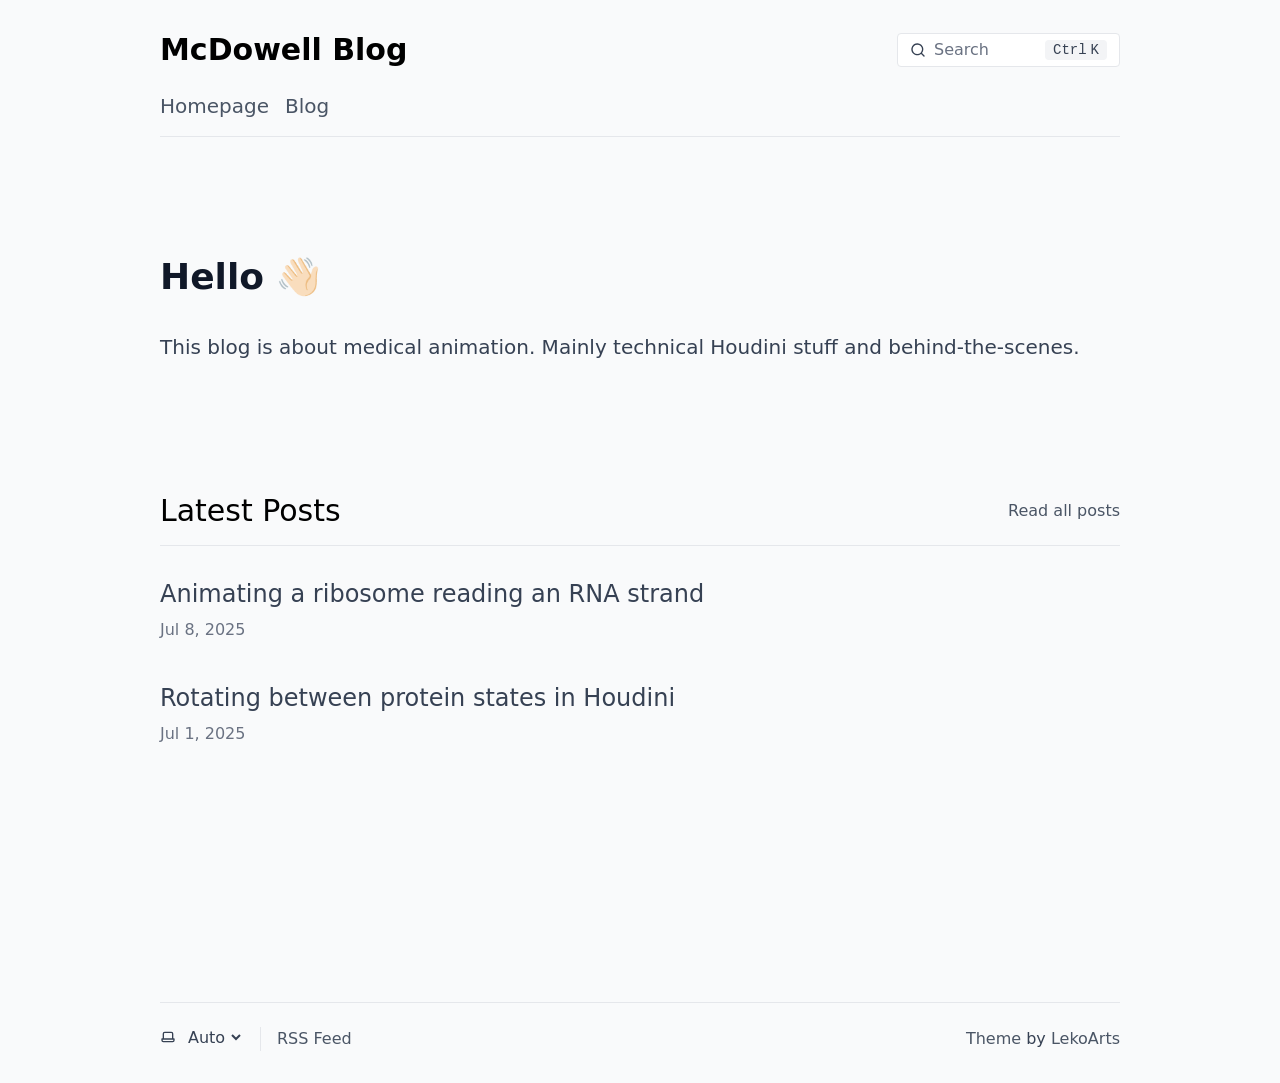
==== index.html @ d326be4b "Move blog to Github" ====
<!DOCTYPE html><html lang="en-US"> <head><meta charset="UTF-8"><meta name="viewport" content="width=device-width"><link rel="icon" type="image/svg+xml" href="/favicon.svg"><meta name="generator" content="Astro v5.10.0"><link rel="preload" href="/_astro/fonts/34b73b1967d5ce97.woff2" as="font" type="font/woff2" crossorigin><link rel="preload" href="/_astro/fonts/5a6add625424774f.woff2" as="font" type="font/woff2" crossorigin><style>@font-face{font-family:"IBM Plex Sans-c9c3f26ebd642145";src:url("/_astro/fonts/34b73b1967d5ce97.woff2") format("woff2");font-display:swap;unicode-range:U+0000-00FF,U+0131,U+0152-0153,U+02BB-02BC,U+02C6,U+02DA,U+02DC,U+0304,U+0308,U+0329,U+2000-206F,U+20AC,U+2122,U+2191,U+2193,U+2212,U+2215,U+FEFF,U+FFFD;font-weight:400;font-style:italic;}@font-face{font-family:"IBM Plex Sans-c9c3f26ebd642145";src:url("/_astro/fonts/34b73b1967d5ce97.woff2") format("woff2");font-display:swap;unicode-range:U+0000-00FF,U+0131,U+0152-0153,U+02BB-02BC,U+02C6,U+02DA,U+02DC,U+0304,U+0308,U+0329,U+2000-206F,U+20AC,U+2122,U+2191,U+2193,U+2212,U+2215,U+FEFF,U+FFFD;font-weight:500;font-style:italic;}@font-face{font-family:"IBM Plex Sans-c9c3f26ebd642145";src:url("/_astro/fonts/34b73b1967d5ce97.woff2") format("woff2");font-display:swap;unicode-range:U+0000-00FF,U+0131,U+0152-0153,U+02BB-02BC,U+02C6,U+02DA,U+02DC,U+0304,U+0308,U+0329,U+2000-206F,U+20AC,U+2122,U+2191,U+2193,U+2212,U+2215,U+FEFF,U+FFFD;font-weight:600;font-style:italic;}@font-face{font-family:"IBM Plex Sans-c9c3f26ebd642145";src:url("/_astro/fonts/5a6add625424774f.woff2") format("woff2");font-display:swap;unicode-range:U+0000-00FF,U+0131,U+0152-0153,U+02BB-02BC,U+02C6,U+02DA,U+02DC,U+0304,U+0308,U+0329,U+2000-206F,U+20AC,U+2122,U+2191,U+2193,U+2212,U+2215,U+FEFF,U+FFFD;font-weight:400;font-style:normal;}@font-face{font-family:"IBM Plex Sans-c9c3f26ebd642145";src:url("/_astro/fonts/5a6add625424774f.woff2") format("woff2");font-display:swap;unicode-range:U+0000-00FF,U+0131,U+0152-0153,U+02BB-02BC,U+02C6,U+02DA,U+02DC,U+0304,U+0308,U+0329,U+2000-206F,U+20AC,U+2122,U+2191,U+2193,U+2212,U+2215,U+FEFF,U+FFFD;font-weight:500;font-style:normal;}@font-face{font-family:"IBM Plex Sans-c9c3f26ebd642145";src:url("/_astro/fonts/5a6add625424774f.woff2") format("woff2");font-display:swap;unicode-range:U+0000-00FF,U+0131,U+0152-0153,U+02BB-02BC,U+02C6,U+02DA,U+02DC,U+0304,U+0308,U+0329,U+2000-206F,U+20AC,U+2122,U+2191,U+2193,U+2212,U+2215,U+FEFF,U+FFFD;font-weight:600;font-style:normal;}@font-face{font-family:"IBM Plex Sans-c9c3f26ebd642145 fallback: Arial";src:local("Arial");font-display:swap;font-weight:400;font-style:italic;size-adjust:99.5961%;ascent-override:102.9157%;descent-override:27.6115%;line-gap-override:0%;}@font-face{font-family:"IBM Plex Sans-c9c3f26ebd642145 fallback: Arial";src:local("Arial");font-display:swap;font-weight:500;font-style:italic;size-adjust:99.5961%;ascent-override:102.9157%;descent-override:27.6115%;line-gap-override:0%;}@font-face{font-family:"IBM Plex Sans-c9c3f26ebd642145 fallback: Arial";src:local("Arial");font-display:swap;font-weight:600;font-style:italic;size-adjust:99.5961%;ascent-override:102.9157%;descent-override:27.6115%;line-gap-override:0%;}@font-face{font-family:"IBM Plex Sans-c9c3f26ebd642145 fallback: Arial";src:local("Arial");font-display:swap;font-weight:400;font-style:normal;size-adjust:99.5961%;ascent-override:102.9157%;descent-override:27.6115%;line-gap-override:0%;}@font-face{font-family:"IBM Plex Sans-c9c3f26ebd642145 fallback: Arial";src:local("Arial");font-display:swap;font-weight:500;font-style:normal;size-adjust:99.5961%;ascent-override:102.9157%;descent-override:27.6115%;line-gap-override:0%;}@font-face{font-family:"IBM Plex Sans-c9c3f26ebd642145 fallback: Arial";src:local("Arial");font-display:swap;font-weight:600;font-style:normal;size-adjust:99.5961%;ascent-override:102.9157%;descent-override:27.6115%;line-gap-override:0%;}:root{--font-plex-sans:"IBM Plex Sans-c9c3f26ebd642145","IBM Plex Sans-c9c3f26ebd642145 fallback: Arial",sans-serif;}</style><script>
	window.AtmbThemeProvider = (() => {
		const storedTheme = typeof localStorage !== 'undefined' && localStorage.getItem('atmb-theme')
		const theme = storedTheme || (window.matchMedia('(prefers-color-scheme: light)').matches ? 'light' : 'dark')
		document.documentElement.dataset.theme = theme === 'light' ? 'light' : 'dark'
		return {
			updatePickers(theme = storedTheme || 'auto') {
				document.querySelectorAll('atmb-theme-select').forEach((picker) => {
					const select = picker.querySelector('select')
					// prettier-ignore
					if (select)
select.value = theme
					/** @type {HTMLTemplateElement | null} */
					const tmpl = document.querySelector(`#theme-icons`)
					const newIcon = tmpl && tmpl.content.querySelector(`.${theme}`)
					if (newIcon) {
						const oldIcon = picker.querySelector('svg.label-icon')
						if (oldIcon) {
							oldIcon.replaceChildren(...newIcon.cloneNode(true).childNodes)
						}
					}
				})
			},
		}
	})()
</script><template id="theme-icons"><svg aria-hidden="true" class="light label-icon" width="16" height="16" viewBox="0 0 24 24" fill="currentColor"><path d="M5 12a1 1 0 0 0-1-1H3a1 1 0 0 0 0 2h1a1 1 0 0 0 1-1Zm.64 5-.71.71a1 1 0 0 0 0 1.41 1 1 0 0 0 1.41 0l.71-.71A1 1 0 0 0 5.64 17ZM12 5a1 1 0 0 0 1-1V3a1 1 0 0 0-2 0v1a1 1 0 0 0 1 1Zm5.66 2.34a1 1 0 0 0 .7-.29l.71-.71a1 1 0 1 0-1.41-1.41l-.66.71a1 1 0 0 0 0 1.41 1 1 0 0 0 .66.29Zm-12-.29a1 1 0 0 0 1.41 0 1 1 0 0 0 0-1.41l-.71-.71a1.004 1.004 0 1 0-1.43 1.41l.73.71ZM21 11h-1a1 1 0 0 0 0 2h1a1 1 0 0 0 0-2Zm-2.64 6A1 1 0 0 0 17 18.36l.71.71a1 1 0 0 0 1.41 0 1 1 0 0 0 0-1.41l-.76-.66ZM12 6.5a5.5 5.5 0 1 0 5.5 5.5A5.51 5.51 0 0 0 12 6.5Zm0 9a3.5 3.5 0 1 1 0-7 3.5 3.5 0 0 1 0 7Zm0 3.5a1 1 0 0 0-1 1v1a1 1 0 0 0 2 0v-1a1 1 0 0 0-1-1Z"/></svg><svg aria-hidden="true" class="dark label-icon" width="16" height="16" viewBox="0 0 24 24" fill="currentColor"><path d="M21.64 13a1 1 0 0 0-1.05-.14 8.049 8.049 0 0 1-3.37.73 8.15 8.15 0 0 1-8.14-8.1 8.59 8.59 0 0 1 .25-2A1 1 0 0 0 8 2.36a10.14 10.14 0 1 0 14 11.69 1 1 0 0 0-.36-1.05Zm-9.5 6.69A8.14 8.14 0 0 1 7.08 5.22v.27a10.15 10.15 0 0 0 10.14 10.14 9.784 9.784 0 0 0 2.1-.22 8.11 8.11 0 0 1-7.18 4.32v-.04Z"/></svg><svg aria-hidden="true" class="auto label-icon" width="16" height="16" viewBox="0 0 24 24" fill="currentColor"><path d="M21 14h-1V7a3 3 0 0 0-3-3H7a3 3 0 0 0-3 3v7H3a1 1 0 0 0-1 1v2a3 3 0 0 0 3 3h14a3 3 0 0 0 3-3v-2a1 1 0 0 0-1-1ZM6 7a1 1 0 0 1 1-1h10a1 1 0 0 1 1 1v7H6V7Zm14 10a1 1 0 0 1-1 1H5a1 1 0 0 1-1-1v-1h16v1Z"/></svg></template><title>McDowell Blog</title><meta name="description" content="This blog is about medical animation. Mainly technical Houdini stuff and behind-the-scenes."><meta name="image" content="https://www.mcdowell.nl/og-image.png"><link rel="alternate" type="application/rss+xml" title="McDowell Blog" href="https://www.mcdowell.nl/rss.xml"><link rel="canonical" href="https://www.mcdowell.nl/"><meta property="og:title" content="McDowell Blog"><meta property="og:url" content="https://www.mcdowell.nl/"><meta property="og:description" content="This blog is about medical animation. Mainly technical Houdini stuff and behind-the-scenes."><meta property="og:image" content="https://www.mcdowell.nl/og-image.png"><meta property="og:type" content="website"><meta name="twitter:card" content="summary_large_image"><meta name="twitter:title" content="McDowell Blog"><meta name="twitter:url" content="https://www.mcdowell.nl/"><meta name="twitter:description" content="This blog is about medical animation. Mainly technical Houdini stuff and behind-the-scenes."><meta name="twitter:image" content="https://www.mcdowell.nl/og-image.png"><link rel="stylesheet" href="/_astro/_blog_.CFUN0WP4.css"></head> <body class="min-h-screen bg-bg text-text"> <a class="border-0 h-px w-px -m-px p-0 overflow-hidden absolute focus:p-4 focus:fixed focus:top-1 focus:left-1 focus:bg-gray-100 dark:focus:bg-gray-800 focus:z-50 focus:w-auto focus:h-auto focus:text-black dark:focus:text-white" href="#skip-to-content" data-astro-cid-efynd3a5>Skip to content</a>  <header class="container"> <span class="block" style="height:calc(var(--spacing) * 8);min-height:calc(var(--spacing) * 8);width:1px;min-width:1px"></span> <div class="flex flex-row justify-between items-center"> <div> <a class="font-semibold text-xl md:text-2xl lg:text-3xl text-highlight" href="/" aria-label="McDowell Blog - Back to home">McDowell Blog</a> </div> <site-search class="contents"> <button class="flex items-center sm:border sm:border-border sm:rounded-sm gap-2 sm:py-1 sm:px-3 sm:bg-white sm:dark:bg-black hover:cursor-pointer hover:border-gray-400 dark:hover:border-gray-500" data-open-modal disabled aria-label="Search" aria-keyshortcuts="Control+K"> <svg aria-hidden="true" class="w-5 h-5 sm:w-4 sm:h-4" width="16" height="16" viewBox="0 0 24 24" fill="currentColor"><path d="M21.71 20.29 18 16.61A9 9 0 1 0 16.61 18l3.68 3.68a.999.999 0 0 0 1.42 0 1 1 0 0 0 0-1.39ZM11 18a7 7 0 1 1 0-14 7 7 0 0 1 0 14Z"/></svg> <span class="hidden sm:block text-faded" aria-hidden="true">Search</span> <kbd class="hidden sm:flex bg-gray-100 dark:bg-gray-800 px-2 rounded-sm gap-1 ml-0 sm:ml-8 md:ml-12" style="display: none;"> <kbd class="text-sm">Ctrl</kbd><kbd class="text-sm">K</kbd> </kbd> </button> <dialog class="p-0 m-0 w-full h-full max-w-full max-h-full shadow-xl open:flex flex-col backdrop:backdrop-blur-lg backdrop:bg-gray-900/20 border border-gray-300 dark:border-gray-600 sm:w-[90%] sm:max-w-3xl sm:h-max sm:min-h-64 sm:max-h-[calc(100%_-_8rem)] sm:rounded-lg sm:mt-12 sm:mx-auto bg-gray-100 dark:bg-gray-800" aria-label="Search"> <div id="dialog-frame" class="relative overflow-auto flex flex-col gap-2 p-4 grow"> <button data-close-modal class="flex absolute self-end items-center p-0.5 text-subtle z-10 cursor-pointer sm:hidden">
Cancel
</button> <div class="search-container"> <div id="search"></div> </div> </div> <div class="hidden sm:block px-4 py-2 bg-gray-50 dark:bg-gray-900 text-faded"> <kbd class="text-sm bg-gray-100 dark:bg-gray-800 px-2 py-1 rounded-sm mr-1">Esc</kbd> to close
</div> </dialog> </site-search> <script>
	;(() => {
		const openBtn = document.querySelector('button[data-open-modal]')
		const shortcut = openBtn?.querySelector('kbd')
		if (!openBtn || !(shortcut instanceof HTMLElement)) return
		const platformKey = shortcut.querySelector('kbd')
		if (platformKey && /Mac|iPhone|iPod|iPad/i.test(navigator.platform)) {
			platformKey.textContent = '⌘'
			openBtn.setAttribute('aria-keyshortcuts', 'Meta+K')
		}
		shortcut.style.display = ''
	})()
</script> <script type="module" src="/_astro/search.astro_astro_type_script_index_0_lang.BnRUhL1p.js"></script>  </div> <span class="block" style="height:calc(var(--spacing) * 6);min-height:calc(var(--spacing) * 6);width:1px;min-width:1px"></span> <div class="flex flex-row justify-between items-center border-b border-border pb-4 text-lg md:text-xl"> <nav aria-label="Primary navigation" class="flex gap-4"> <a class="text-subtle hover:underline hover:text-highlight" href="https://www.mcdowell.nl" aria-current="false">Homepage</a><a class="text-subtle hover:underline hover:text-highlight" href="/blog/" aria-current="false">Blog</a> </nav> <div class="flex gap-4">  </div> </div> <span class="block" style="height:calc(var(--spacing) * 16);min-height:calc(var(--spacing) * 16);width:1px;min-width:1px"></span> </header>   <main id="skip-to-content" class="container"> <h1 class="sr-only">McDowell Blog</h1> <div class="prose max-w-none dark:prose-invert prose-base md:prose-lg lg:prose-xl prose-a:hover:no-underline prose-h1:[font-size:1.8em] md:prose-h1:[font-size:2.1em] lg:prose-h1:[font-size:2.4em] prose-inline-code:before:content-[''] prose-inline-code:after:content-[''] prose-inline-code:font-normal prose-inline-code:bg-(--ec-codeBg) prose-inline-code:rounded prose-inline-code:px-1.5 prose-inline-code:py-0.5 prose-inline-code:border-(length:--ec-brdWd) prose-inline-code:border-(--ec-brdCol) prose-img:rounded-lg">  <div class="markdown-heading"><h2 id="hello-" tabindex="-1">Hello 👋🏻</h2><a aria-label="Permalink: Hello 👋🏻" class="anchor" href="#hello-"><svg class="anchor-icon" viewBox="0 0 16 16" aria-hidden="true"><path d="m7.775 3.275 1.25-1.25a3.5 3.5 0 1 1 4.95 4.95l-2.5 2.5a3.5 3.5 0 0 1-4.95 0 .751.751 0 0 1 .018-1.042.751.751 0 0 1 1.042-.018 1.998 1.998 0 0 0 2.83 0l2.5-2.5a2.002 2.002 0 0 0-2.83-2.83l-1.25 1.25a.751.751 0 0 1-1.042-.018.751.751 0 0 1-.018-1.042Zm-4.69 9.64a1.998 1.998 0 0 0 2.83 0l1.25-1.25a.751.751 0 0 1 1.042.018.751.751 0 0 1 .018 1.042l-1.25 1.25a3.5 3.5 0 1 1-4.95-4.95l2.5-2.5a3.5 3.5 0 0 1 4.95 0 .751.751 0 0 1-.018 1.042.751.751 0 0 1-1.042.018 1.998 1.998 0 0 0-2.83 0l-2.5 2.5a1.998 1.998 0 0 0 0 2.83Z"></path></svg></a></div>
<p>This blog is about medical animation. Mainly technical Houdini stuff and behind-the-scenes.</p>  </div> <span class="block" style="height:calc(var(--spacing) * 32);min-height:calc(var(--spacing) * 32);width:1px;min-width:1px"></span> <section> <div class="border-b border-border pb-4 flex justify-between items-center"> <h2 class="font-medium text-xl md:text-2xl lg:text-3xl text-highlight">Latest Posts</h2> <div><a class="text-subtle hover:underline hover:text-highlight" href="/blog/">Read all posts</a></div> </div> <span class="block" style="height:calc(var(--spacing) * 8);min-height:calc(var(--spacing) * 8);width:1px;min-width:1px"></span> <div class="flex gap-10 flex-col"> <div> <a class="text-lg md:text-xl lg:text-2xl hover:underline hover:text-highlight" href="/animating-a-ribosome-reading-an-rna-strand/">Animating a ribosome reading an RNA strand</a> <span class="block" style="height:calc(var(--spacing) * 2);min-height:calc(var(--spacing) * 2);width:1px;min-width:1px"></span> <div class="text-faded">Jul 8, 2025</div> </div><div> <a class="text-lg md:text-xl lg:text-2xl hover:underline hover:text-highlight" href="/rotating-between-protein-states-in-houdini/">Rotating between protein states in Houdini</a> <span class="block" style="height:calc(var(--spacing) * 2);min-height:calc(var(--spacing) * 2);width:1px;min-width:1px"></span> <div class="text-faded">Jul 1, 2025</div> </div> </div> </section> <span class="block" style="height:calc(var(--spacing) * 32);min-height:calc(var(--spacing) * 32);width:1px;min-width:1px"></span> </main>  <footer class="container"> <span class="block" style="height:calc(var(--spacing) * 32);min-height:calc(var(--spacing) * 32);width:1px;min-width:1px"></span> <div class="flex flex-row justify-between items-center pt-6 border-t border-border"> <div class="flex gap-4"> <atmb-theme-select> <label class="relative flex items-center gap-2"> <span class="sr-only">Select theme</span> <svg aria-hidden="true" class="icon label-icon" width="16" height="16" viewBox="0 0 24 24" fill="currentColor"><path d="M21 14h-1V7a3 3 0 0 0-3-3H7a3 3 0 0 0-3 3v7H3a1 1 0 0 0-1 1v2a3 3 0 0 0 3 3h14a3 3 0 0 0 3-3v-2a1 1 0 0 0-1-1ZM6 7a1 1 0 0 1 1-1h10a1 1 0 0 1 1 1v7H6V7Zm14 10a1 1 0 0 1-1 1H5a1 1 0 0 1-1-1v-1h16v1Z"/></svg> <select value="auto" autocomplete="off"> <option value="dark">Dark</option><option value="light">Light</option><option value="auto" selected>Auto</option> </select> </label> </atmb-theme-select>  <script>
	AtmbThemeProvider.updatePickers()
</script> <script type="module">const a="atmb-theme";function n(e){return e==="auto"||e==="dark"||e==="light"?e:"auto"}function o(){return n(typeof localStorage<"u"&&localStorage.getItem(a))}function c(e){typeof localStorage<"u"&&localStorage.setItem(a,e==="light"||e==="dark"?e:"")}function l(){return matchMedia("(prefers-color-scheme: light)").matches?"light":"dark"}function t(e){AtmbThemeProvider.updatePickers(e),document.documentElement.dataset.theme=e==="auto"?l():e,c(e)}matchMedia("(prefers-color-scheme: light)").addEventListener("change",()=>{o()==="auto"&&t("auto")});class s extends HTMLElement{constructor(){super(),t(o()),this.querySelector("select")?.addEventListener("change",r=>{r.currentTarget instanceof HTMLSelectElement&&t(n(r.currentTarget.value))})}}customElements.define("atmb-theme-select",s);</script> <span class="w-px h-auto bg-border"></span> <a class="text-subtle hover:underline hover:text-highlight" href="/rss.xml">RSS Feed</a> </div> <div> <a class="text-subtle hover:underline hover:text-highlight" href="http://github.com/LekoArts/astro-theme-minimal-blog">Theme</a> by <a class="text-subtle hover:underline hover:text-highlight" href="https://www.lekoarts.de/?utm_source=astro-theme-minimal-blog">LekoArts</a> </div> </div> <span class="block" style="height:calc(var(--spacing) * 8);min-height:calc(var(--spacing) * 8);width:1px;min-width:1px"></span> </footer> </body></html>
---- _astro/_blog_.CFUN0WP4.css ----
a[data-astro-cid-efynd3a5]{clip:rect(0,0,0,0)}a[data-astro-cid-efynd3a5]:focus{clip:auto}.pagefind-ui__result.svelte-j9e30.svelte-j9e30{list-style-type:none;display:flex;align-items:flex-start;gap:min(calc(40px * var(--pagefind-ui-scale)),3%);padding:calc(30px * var(--pagefind-ui-scale)) 0 calc(40px * var(--pagefind-ui-scale));border-top:solid var(--pagefind-ui-border-width) var(--pagefind-ui-border)}.pagefind-ui__result.svelte-j9e30.svelte-j9e30:last-of-type{border-bottom:solid var(--pagefind-ui-border-width) var(--pagefind-ui-border)}.pagefind-ui__result-thumb.svelte-j9e30.svelte-j9e30{width:min(30%,calc((30% - (100px * var(--pagefind-ui-scale))) * 100000));max-width:calc(120px * var(--pagefind-ui-scale));margin-top:calc(10px * var(--pagefind-ui-scale));aspect-ratio:var(--pagefind-ui-image-box-ratio);position:relative}.pagefind-ui__result-image.svelte-j9e30.svelte-j9e30{display:block;position:absolute;left:50%;transform:translate(-50%);font-size:0;width:auto;height:auto;max-width:100%;max-height:100%;border-radius:var(--pagefind-ui-image-border-radius)}.pagefind-ui__result-inner.svelte-j9e30.svelte-j9e30{flex:1;display:flex;flex-direction:column;align-items:flex-start;margin-top:calc(10px * var(--pagefind-ui-scale))}.pagefind-ui__result-title.svelte-j9e30.svelte-j9e30{display:inline-block;font-weight:700;font-size:calc(21px * var(--pagefind-ui-scale));margin-top:0;margin-bottom:0}.pagefind-ui__result-title.svelte-j9e30 .pagefind-ui__result-link.svelte-j9e30{color:var(--pagefind-ui-text);text-decoration:none}.pagefind-ui__result-title.svelte-j9e30 .pagefind-ui__result-link.svelte-j9e30:hover{text-decoration:underline}.pagefind-ui__result-excerpt.svelte-j9e30.svelte-j9e30{display:inline-block;font-weight:400;font-size:calc(16px * var(--pagefind-ui-scale));margin-top:calc(4px * var(--pagefind-ui-scale));margin-bottom:0;min-width:calc(250px * var(--pagefind-ui-scale))}.pagefind-ui__loading.svelte-j9e30.svelte-j9e30{color:var(--pagefind-ui-text);background-color:var(--pagefind-ui-text);border-radius:var(--pagefind-ui-border-radius);opacity:.1;pointer-events:none}.pagefind-ui__result-tags.svelte-j9e30.svelte-j9e30{list-style-type:none;padding:0;display:flex;gap:calc(20px * var(--pagefind-ui-scale));flex-wrap:wrap;margin-top:calc(20px * var(--pagefind-ui-scale))}.pagefind-ui__result-tag.svelte-j9e30.svelte-j9e30{padding:calc(4px * var(--pagefind-ui-scale)) calc(8px * var(--pagefind-ui-scale));font-size:calc(14px * var(--pagefind-ui-scale));border-radius:var(--pagefind-ui-border-radius);background-color:var(--pagefind-ui-tag)}.pagefind-ui__result.svelte-4xnkmf.svelte-4xnkmf{list-style-type:none;display:flex;align-items:flex-start;gap:min(calc(40px * var(--pagefind-ui-scale)),3%);padding:calc(30px * var(--pagefind-ui-scale)) 0 calc(40px * var(--pagefind-ui-scale));border-top:solid var(--pagefind-ui-border-width) var(--pagefind-ui-border)}.pagefind-ui__result.svelte-4xnkmf.svelte-4xnkmf:last-of-type{border-bottom:solid var(--pagefind-ui-border-width) var(--pagefind-ui-border)}.pagefind-ui__result-nested.svelte-4xnkmf.svelte-4xnkmf{display:flex;flex-direction:column;padding-left:calc(20px * var(--pagefind-ui-scale))}.pagefind-ui__result-nested.svelte-4xnkmf.svelte-4xnkmf:first-of-type{padding-top:calc(10px * var(--pagefind-ui-scale))}.pagefind-ui__result-nested.svelte-4xnkmf .pagefind-ui__result-link.svelte-4xnkmf{font-size:.9em;position:relative}.pagefind-ui__result-nested.svelte-4xnkmf .pagefind-ui__result-link.svelte-4xnkmf:before{content:"⤷ ";position:absolute;top:0;right:calc(100% + .1em)}.pagefind-ui__result-thumb.svelte-4xnkmf.svelte-4xnkmf{width:min(30%,calc((30% - (100px * var(--pagefind-ui-scale))) * 100000));max-width:calc(120px * var(--pagefind-ui-scale));margin-top:calc(10px * var(--pagefind-ui-scale));aspect-ratio:var(--pagefind-ui-image-box-ratio);position:relative}.pagefind-ui__result-image.svelte-4xnkmf.svelte-4xnkmf{display:block;position:absolute;left:50%;transform:translate(-50%);font-size:0;width:auto;height:auto;max-width:100%;max-height:100%;border-radius:var(--pagefind-ui-image-border-radius)}.pagefind-ui__result-inner.svelte-4xnkmf.svelte-4xnkmf{flex:1;display:flex;flex-direction:column;align-items:flex-start;margin-top:calc(10px * var(--pagefind-ui-scale))}.pagefind-ui__result-title.svelte-4xnkmf.svelte-4xnkmf{display:inline-block;font-weight:700;font-size:calc(21px * var(--pagefind-ui-scale));margin-top:0;margin-bottom:0}.pagefind-ui__result-title.svelte-4xnkmf .pagefind-ui__result-link.svelte-4xnkmf{color:var(--pagefind-ui-text);text-decoration:none}.pagefind-ui__result-title.svelte-4xnkmf .pagefind-ui__result-link.svelte-4xnkmf:hover{text-decoration:underline}.pagefind-ui__result-excerpt.svelte-4xnkmf.svelte-4xnkmf{display:inline-block;font-weight:400;font-size:calc(16px * var(--pagefind-ui-scale));margin-top:calc(4px * var(--pagefind-ui-scale));margin-bottom:0;min-width:calc(250px * var(--pagefind-ui-scale))}.pagefind-ui__loading.svelte-4xnkmf.svelte-4xnkmf{color:var(--pagefind-ui-text);background-color:var(--pagefind-ui-text);border-radius:var(--pagefind-ui-border-radius);opacity:.1;pointer-events:none}.pagefind-ui__result-tags.svelte-4xnkmf.svelte-4xnkmf{list-style-type:none;padding:0;display:flex;gap:calc(20px * var(--pagefind-ui-scale));flex-wrap:wrap;margin-top:calc(20px * var(--pagefind-ui-scale))}.pagefind-ui__result-tag.svelte-4xnkmf.svelte-4xnkmf{padding:calc(4px * var(--pagefind-ui-scale)) calc(8px * var(--pagefind-ui-scale));font-size:calc(14px * var(--pagefind-ui-scale));border-radius:var(--pagefind-ui-border-radius);background-color:var(--pagefind-ui-tag)}legend.svelte-1v2r7ls.svelte-1v2r7ls{position:absolute;clip:rect(0 0 0 0)}.pagefind-ui__filter-panel.svelte-1v2r7ls.svelte-1v2r7ls{min-width:min(calc(260px * var(--pagefind-ui-scale)),100%);flex:1;display:flex;flex-direction:column;margin-top:calc(20px * var(--pagefind-ui-scale))}.pagefind-ui__filter-group.svelte-1v2r7ls.svelte-1v2r7ls{border:0;padding:0}.pagefind-ui__filter-block.svelte-1v2r7ls.svelte-1v2r7ls{padding:0;display:block;border-bottom:solid calc(2px * var(--pagefind-ui-scale)) var(--pagefind-ui-border);padding:calc(20px * var(--pagefind-ui-scale)) 0}.pagefind-ui__filter-name.svelte-1v2r7ls.svelte-1v2r7ls{font-size:calc(16px * var(--pagefind-ui-scale));position:relative;display:flex;align-items:center;list-style:none;font-weight:700;cursor:pointer;height:calc(24px * var(--pagefind-ui-scale))}.pagefind-ui__filter-name.svelte-1v2r7ls.svelte-1v2r7ls::-webkit-details-marker{display:none}.pagefind-ui__filter-name.svelte-1v2r7ls.svelte-1v2r7ls:after{position:absolute;content:"";right:calc(6px * var(--pagefind-ui-scale));top:50%;width:calc(8px * var(--pagefind-ui-scale));height:calc(8px * var(--pagefind-ui-scale));border:solid calc(2px * var(--pagefind-ui-scale)) currentColor;border-right:0;border-top:0;transform:translateY(-70%) rotate(-45deg)}.pagefind-ui__filter-block[open].svelte-1v2r7ls .pagefind-ui__filter-name.svelte-1v2r7ls:after{transform:translateY(-70%) rotate(-225deg)}.pagefind-ui__filter-group.svelte-1v2r7ls.svelte-1v2r7ls{display:flex;flex-direction:column;gap:calc(20px * var(--pagefind-ui-scale));padding-top:calc(30px * var(--pagefind-ui-scale))}.pagefind-ui__filter-value.svelte-1v2r7ls.svelte-1v2r7ls{position:relative;display:flex;align-items:center;gap:calc(8px * var(--pagefind-ui-scale))}.pagefind-ui__filter-value.svelte-1v2r7ls.svelte-1v2r7ls:before{position:absolute;content:"";top:50%;left:calc(8px * var(--pagefind-ui-scale));width:0px;height:0px;border:solid 1px #fff;opacity:0;transform:translate(calc(4.5px * var(--pagefind-ui-scale) * -1),calc(.8px * var(--pagefind-ui-scale))) skew(-5deg) rotate(-45deg);transform-origin:top left;border-top:0;border-right:0;pointer-events:none}.pagefind-ui__filter-value.pagefind-ui__filter-value--checked.svelte-1v2r7ls.svelte-1v2r7ls:before{opacity:1;width:calc(9px * var(--pagefind-ui-scale));height:calc(4px * var(--pagefind-ui-scale));transition:width .1s ease-out .1s,height .1s ease-in}.pagefind-ui__filter-checkbox.svelte-1v2r7ls.svelte-1v2r7ls{margin:0;width:calc(16px * var(--pagefind-ui-scale));height:calc(16px * var(--pagefind-ui-scale));border:solid 1px var(--pagefind-ui-border);appearance:none;-webkit-appearance:none;border-radius:calc(var(--pagefind-ui-border-radius) / 2);background-color:var(--pagefind-ui-background);cursor:pointer}.pagefind-ui__filter-checkbox.svelte-1v2r7ls.svelte-1v2r7ls:checked{background-color:var(--pagefind-ui-primary);border:solid 1px var(--pagefind-ui-primary)}.pagefind-ui__filter-label.svelte-1v2r7ls.svelte-1v2r7ls{cursor:pointer;font-size:calc(16px * var(--pagefind-ui-scale));font-weight:400}.pagefind-ui--reset *:where(:not(html,iframe,canvas,img,svg,video):not(svg *,symbol *)){all:unset;display:revert;outline:revert}.pagefind-ui--reset *,.pagefind-ui--reset *:before,.pagefind-ui--reset *:after{box-sizing:border-box}.pagefind-ui--reset a,.pagefind-ui--reset button{cursor:revert}.pagefind-ui--reset ol,.pagefind-ui--reset ul,.pagefind-ui--reset menu{list-style:none}.pagefind-ui--reset img{max-width:100%}.pagefind-ui--reset table{border-collapse:collapse}.pagefind-ui--reset input,.pagefind-ui--reset textarea{-webkit-user-select:auto}.pagefind-ui--reset textarea{white-space:revert}.pagefind-ui--reset meter{-webkit-appearance:revert;appearance:revert}.pagefind-ui--reset ::placeholder{color:unset}.pagefind-ui--reset :where([hidden]){display:none}.pagefind-ui--reset :where([contenteditable]:not([contenteditable=false])){-moz-user-modify:read-write;-webkit-user-modify:read-write;overflow-wrap:break-word;-webkit-line-break:after-white-space;-webkit-user-select:auto}.pagefind-ui--reset :where([draggable=true]){-webkit-user-drag:element}.pagefind-ui--reset mark{all:revert}:root{--pagefind-ui-scale:.8;--pagefind-ui-primary:#393939;--pagefind-ui-text:#393939;--pagefind-ui-background:#ffffff;--pagefind-ui-border:#eeeeee;--pagefind-ui-tag:#eeeeee;--pagefind-ui-border-width:2px;--pagefind-ui-border-radius:8px;--pagefind-ui-image-border-radius:8px;--pagefind-ui-image-box-ratio:3 / 2;--pagefind-ui-font:system, -apple-system, "BlinkMacSystemFont", ".SFNSText-Regular", "San Francisco", "Roboto", "Segoe UI", "Helvetica Neue", "Lucida Grande", "Ubuntu", "arial", sans-serif}.pagefind-ui.svelte-e9gkc3{width:100%;color:var(--pagefind-ui-text);font-family:var(--pagefind-ui-font)}.pagefind-ui__hidden.svelte-e9gkc3{display:none!important}.pagefind-ui__suppressed.svelte-e9gkc3{opacity:0;pointer-events:none}.pagefind-ui__form.svelte-e9gkc3{position:relative}.pagefind-ui__form.svelte-e9gkc3:before{background-color:var(--pagefind-ui-text);width:calc(18px * var(--pagefind-ui-scale));height:calc(18px * var(--pagefind-ui-scale));top:calc(23px * var(--pagefind-ui-scale));left:calc(20px * var(--pagefind-ui-scale));content:"";position:absolute;display:block;opacity:.7;-webkit-mask-image:url("data:image/svg+xml,%3Csvg width='18' height='18' viewBox='0 0 18 18' fill='none' xmlns='http://www.w3.org/2000/svg'%3E%3Cpath d='M12.7549 11.255H11.9649L11.6849 10.985C12.6649 9.845 13.2549 8.365 13.2549 6.755C13.2549 3.165 10.3449 0.255005 6.75488 0.255005C3.16488 0.255005 0.254883 3.165 0.254883 6.755C0.254883 10.345 3.16488 13.255 6.75488 13.255C8.36488 13.255 9.84488 12.665 10.9849 11.685L11.2549 11.965V12.755L16.2549 17.745L17.7449 16.255L12.7549 11.255ZM6.75488 11.255C4.26488 11.255 2.25488 9.245 2.25488 6.755C2.25488 4.26501 4.26488 2.255 6.75488 2.255C9.24488 2.255 11.2549 4.26501 11.2549 6.755C11.2549 9.245 9.24488 11.255 6.75488 11.255Z' fill='%23000000'/%3E%3C/svg%3E%0A");mask-image:url("data:image/svg+xml,%3Csvg width='18' height='18' viewBox='0 0 18 18' fill='none' xmlns='http://www.w3.org/2000/svg'%3E%3Cpath d='M12.7549 11.255H11.9649L11.6849 10.985C12.6649 9.845 13.2549 8.365 13.2549 6.755C13.2549 3.165 10.3449 0.255005 6.75488 0.255005C3.16488 0.255005 0.254883 3.165 0.254883 6.755C0.254883 10.345 3.16488 13.255 6.75488 13.255C8.36488 13.255 9.84488 12.665 10.9849 11.685L11.2549 11.965V12.755L16.2549 17.745L17.7449 16.255L12.7549 11.255ZM6.75488 11.255C4.26488 11.255 2.25488 9.245 2.25488 6.755C2.25488 4.26501 4.26488 2.255 6.75488 2.255C9.24488 2.255 11.2549 4.26501 11.2549 6.755C11.2549 9.245 9.24488 11.255 6.75488 11.255Z' fill='%23000000'/%3E%3C/svg%3E%0A");-webkit-mask-size:100%;mask-size:100%;z-index:9;pointer-events:none}.pagefind-ui__search-input.svelte-e9gkc3{height:calc(64px * var(--pagefind-ui-scale));padding:0 calc(70px * var(--pagefind-ui-scale)) 0 calc(54px * var(--pagefind-ui-scale));background-color:var(--pagefind-ui-background);border:var(--pagefind-ui-border-width) solid var(--pagefind-ui-border);border-radius:var(--pagefind-ui-border-radius);font-size:calc(21px * var(--pagefind-ui-scale));position:relative;appearance:none;-webkit-appearance:none;display:flex;width:100%;box-sizing:border-box;font-weight:700}.pagefind-ui__search-input.svelte-e9gkc3::placeholder{opacity:.2}.pagefind-ui__search-clear.svelte-e9gkc3{position:absolute;top:calc(3px * var(--pagefind-ui-scale));right:calc(3px * var(--pagefind-ui-scale));height:calc(58px * var(--pagefind-ui-scale));padding:0 calc(15px * var(--pagefind-ui-scale)) 0 calc(2px * var(--pagefind-ui-scale));color:var(--pagefind-ui-text);font-size:calc(14px * var(--pagefind-ui-scale));cursor:pointer;background-color:var(--pagefind-ui-background);border-radius:var(--pagefind-ui-border-radius)}.pagefind-ui__drawer.svelte-e9gkc3{gap:calc(60px * var(--pagefind-ui-scale));display:flex;flex-direction:row;flex-wrap:wrap}.pagefind-ui__results-area.svelte-e9gkc3{min-width:min(calc(400px * var(--pagefind-ui-scale)),100%);flex:1000;margin-top:calc(20px * var(--pagefind-ui-scale))}.pagefind-ui__results.svelte-e9gkc3{padding:0}.pagefind-ui__message.svelte-e9gkc3{box-sizing:content-box;font-size:calc(16px * var(--pagefind-ui-scale));height:calc(24px * var(--pagefind-ui-scale));padding:calc(20px * var(--pagefind-ui-scale)) 0;display:flex;align-items:center;font-weight:700;margin-top:0}.pagefind-ui__button.svelte-e9gkc3{margin-top:calc(40px * var(--pagefind-ui-scale));border:var(--pagefind-ui-border-width) solid var(--pagefind-ui-border);border-radius:var(--pagefind-ui-border-radius);height:calc(48px * var(--pagefind-ui-scale));padding:0 calc(12px * var(--pagefind-ui-scale));font-size:calc(16px * var(--pagefind-ui-scale));color:var(--pagefind-ui-primary);background:var(--pagefind-ui-background);width:100%;text-align:center;font-weight:700;cursor:pointer}.pagefind-ui__button.svelte-e9gkc3:hover{border-color:var(--pagefind-ui-primary);color:var(--pagefind-ui-primary);background:var(--pagefind-ui-background)}[data-search-modal-open]{overflow:hidden}[data-close-modal]{height:calc(64px * var(--pagefind-ui-scale))}:root{--pagefind-ui-primary: var(--color-primary);--pagefind-ui-text: var(--color-text);--pagefind-ui-background: var(--color-bg);--pagefind-ui-border: var(--color-border)}/*! tailwindcss v4.1.10 | MIT License | https://tailwindcss.com */@layer properties{@supports (((-webkit-hyphens:none)) and (not (margin-trim:inline))) or ((-moz-orient:inline) and (not (color:rgb(from red r g b)))){*,:before,:after,::backdrop{--tw-border-style:solid;--tw-font-weight:initial;--tw-shadow:0 0 #0000;--tw-shadow-color:initial;--tw-shadow-alpha:100%;--tw-inset-shadow:0 0 #0000;--tw-inset-shadow-color:initial;--tw-inset-shadow-alpha:100%;--tw-ring-color:initial;--tw-ring-shadow:0 0 #0000;--tw-inset-ring-color:initial;--tw-inset-ring-shadow:0 0 #0000;--tw-ring-inset:initial;--tw-ring-offset-width:0px;--tw-ring-offset-color:#fff;--tw-ring-offset-shadow:0 0 #0000;--tw-backdrop-blur:initial;--tw-backdrop-brightness:initial;--tw-backdrop-contrast:initial;--tw-backdrop-grayscale:initial;--tw-backdrop-hue-rotate:initial;--tw-backdrop-invert:initial;--tw-backdrop-opacity:initial;--tw-backdrop-saturate:initial;--tw-backdrop-sepia:initial;--tw-content:""}}}@layer theme{:root,:host{--font-sans:var(--font-inter);--font-mono:ui-monospace,SFMono-Regular,Menlo,Monaco,Consolas,"Liberation Mono","Courier New",monospace;--color-red-100:oklch(93.6% .032 17.717);--color-red-300:oklch(80.8% .114 19.571);--color-red-400:oklch(70.4% .191 22.216);--color-red-600:oklch(57.7% .245 27.325);--color-red-900:oklch(39.6% .141 25.723);--color-yellow-100:oklch(97.3% .071 103.193);--color-yellow-300:oklch(90.5% .182 98.111);--color-yellow-400:oklch(85.2% .199 91.936);--color-yellow-600:oklch(68.1% .162 75.834);--color-yellow-900:oklch(42.1% .095 57.708);--color-blue-100:oklch(93.2% .032 255.585);--color-blue-300:oklch(80.9% .105 251.813);--color-blue-400:oklch(70.7% .165 254.624);--color-blue-600:oklch(54.6% .245 262.881);--color-blue-900:oklch(37.9% .146 265.522);--color-purple-100:oklch(94.6% .033 307.174);--color-purple-300:oklch(82.7% .119 306.383);--color-purple-400:oklch(71.4% .203 305.504);--color-purple-600:oklch(55.8% .288 302.321);--color-purple-900:oklch(38.1% .176 304.987);--color-gray-50:oklch(98.5% .002 247.839);--color-gray-100:oklch(96.7% .003 264.542);--color-gray-200:oklch(92.8% .006 264.531);--color-gray-300:oklch(87.2% .01 258.338);--color-gray-400:oklch(70.7% .022 261.325);--color-gray-500:oklch(55.1% .027 264.364);--color-gray-600:oklch(44.6% .03 256.802);--color-gray-700:oklch(37.3% .034 259.733);--color-gray-800:oklch(27.8% .033 256.848);--color-gray-900:oklch(21% .034 264.665);--color-black:#000;--color-white:#fff;--spacing:.25rem;--container-3xl:48rem;--container-5xl:64rem;--text-sm:.875rem;--text-sm--line-height:calc(1.25/.875);--text-lg:1.125rem;--text-lg--line-height:calc(1.75/1.125);--text-xl:1.25rem;--text-xl--line-height:calc(1.75/1.25);--text-2xl:1.5rem;--text-2xl--line-height:calc(2/1.5);--text-3xl:1.875rem;--text-3xl--line-height: 1.2 ;--font-weight-normal:400;--font-weight-medium:500;--font-weight-semibold:600;--radius-sm:.25rem;--radius-lg:.5rem;--blur-lg:16px;--default-font-family:var(--font-sans);--default-mono-font-family:var(--font-mono);--color-bg:var(--color-gray-50);--color-text:var(--color-gray-700);--color-highlight:var(--color-black);--color-primary:var(--color-blue-600);--color-subtle:var(--color-gray-600);--color-faded:var(--color-gray-500);--color-border:var(--color-gray-200)}:root:where([data-theme=dark],[data-theme=dark] *){--color-bg:var(--color-gray-900);--color-text:var(--color-gray-200);--color-highlight:var(--color-white);--color-primary:var(--color-blue-400);--color-subtle:var(--color-gray-300);--color-faded:var(--color-gray-400);--color-border:var(--color-gray-700)}}@layer base{*,:after,:before,::backdrop{box-sizing:border-box;border:0 solid;margin:0;padding:0}::file-selector-button{box-sizing:border-box;border:0 solid;margin:0;padding:0}html,:host{-webkit-text-size-adjust:100%;tab-size:4;line-height:1.5;font-family:var(--default-font-family,ui-sans-serif,system-ui,sans-serif,"Apple Color Emoji","Segoe UI Emoji","Segoe UI Symbol","Noto Color Emoji");font-feature-settings:var(--default-font-feature-settings,normal);font-variation-settings:var(--default-font-variation-settings,normal);-webkit-tap-highlight-color:transparent}hr{height:0;color:inherit;border-top-width:1px}abbr:where([title]){-webkit-text-decoration:underline dotted;text-decoration:underline dotted}h1,h2,h3,h4,h5,h6{font-size:inherit;font-weight:inherit}a{color:inherit;-webkit-text-decoration:inherit;text-decoration:inherit}b,strong{font-weight:bolder}code,kbd,samp,pre{font-family:var(--default-mono-font-family,ui-monospace,SFMono-Regular,Menlo,Monaco,Consolas,"Liberation Mono","Courier New",monospace);font-feature-settings:var(--default-mono-font-feature-settings,normal);font-variation-settings:var(--default-mono-font-variation-settings,normal);font-size:1em}small{font-size:80%}sub,sup{vertical-align:baseline;font-size:75%;line-height:0;position:relative}sub{bottom:-.25em}sup{top:-.5em}table{text-indent:0;border-color:inherit;border-collapse:collapse}:-moz-focusring{outline:auto}progress{vertical-align:baseline}summary{display:list-item}ol,ul,menu{list-style:none}img,svg,video,canvas,audio,iframe,embed,object{vertical-align:middle;display:block}img,video{max-width:100%;height:auto}button,input,select,optgroup,textarea{font:inherit;font-feature-settings:inherit;font-variation-settings:inherit;letter-spacing:inherit;color:inherit;opacity:1;background-color:#0000;border-radius:0}::file-selector-button{font:inherit;font-feature-settings:inherit;font-variation-settings:inherit;letter-spacing:inherit;color:inherit;opacity:1;background-color:#0000;border-radius:0}:where(select:is([multiple],[size])) optgroup{font-weight:bolder}:where(select:is([multiple],[size])) optgroup option{padding-inline-start:20px}::file-selector-button{margin-inline-end:4px}::placeholder{opacity:1}@supports (not ((-webkit-appearance:-apple-pay-button))) or (contain-intrinsic-size:1px){::placeholder{color:currentColor}@supports (color:color-mix(in lab,red,red)){::placeholder{color:color-mix(in oklab,currentcolor 50%,transparent)}}}textarea{resize:vertical}::-webkit-search-decoration{-webkit-appearance:none}::-webkit-date-and-time-value{min-height:1lh;text-align:inherit}::-webkit-datetime-edit{display:inline-flex}::-webkit-datetime-edit-fields-wrapper{padding:0}::-webkit-datetime-edit{padding-block:0}::-webkit-datetime-edit-year-field{padding-block:0}::-webkit-datetime-edit-month-field{padding-block:0}::-webkit-datetime-edit-day-field{padding-block:0}::-webkit-datetime-edit-hour-field{padding-block:0}::-webkit-datetime-edit-minute-field{padding-block:0}::-webkit-datetime-edit-second-field{padding-block:0}::-webkit-datetime-edit-millisecond-field{padding-block:0}::-webkit-datetime-edit-meridiem-field{padding-block:0}:-moz-ui-invalid{box-shadow:none}button,input:where([type=button],[type=reset],[type=submit]){appearance:button}::file-selector-button{appearance:button}::-webkit-inner-spin-button{height:auto}::-webkit-outer-spin-button{height:auto}[hidden]:where(:not([hidden=until-found])){display:none!important}}@layer components;@layer utilities{.visible{visibility:visible}.sr-only{clip:rect(0,0,0,0);white-space:nowrap;border-width:0;width:1px;height:1px;margin:-1px;padding:0;position:absolute;overflow:hidden}.absolute{position:absolute}.fixed{position:fixed}.relative{position:relative}.static{position:static}.z-10{z-index:10}.container{width:100%}@media (min-width:40rem){.container{max-width:40rem}}@media (min-width:48rem){.container{max-width:48rem}}@media (min-width:64rem){.container{max-width:64rem}}@media (min-width:80rem){.container{max-width:80rem}}@media (min-width:96rem){.container{max-width:96rem}}.-m-px{margin:-1px}.m-0{margin:calc(var(--spacing)*0)}.container{margin-inline:auto;padding-inline:1rem}@media (min-width:40rem){.container{padding-inline:2rem}}@media (min-width:48rem){.container{padding-inline:2rem}}@media (min-width:64rem){.container{max-width:var(--container-5xl)}}.my-6{margin-block:calc(var(--spacing)*6)}.prose{color:var(--tw-prose-body);max-width:65ch}.prose :where(p):not(:where([class~=not-prose],[class~=not-prose] *)){margin-top:1.25em;margin-bottom:1.25em}.prose :where([class~=lead]):not(:where([class~=not-prose],[class~=not-prose] *)){color:var(--tw-prose-lead);margin-top:1.2em;margin-bottom:1.2em;font-size:1.25em;line-height:1.6}.prose :where(a):not(:where([class~=not-prose],[class~=not-prose] *)){color:var(--tw-prose-links);font-weight:500;text-decoration:underline}.prose :where(strong):not(:where([class~=not-prose],[class~=not-prose] *)){color:var(--tw-prose-bold);font-weight:600}.prose :where(a strong):not(:where([class~=not-prose],[class~=not-prose] *)),.prose :where(blockquote strong):not(:where([class~=not-prose],[class~=not-prose] *)),.prose :where(thead th strong):not(:where([class~=not-prose],[class~=not-prose] *)){color:inherit}.prose :where(ol):not(:where([class~=not-prose],[class~=not-prose] *)){margin-top:1.25em;margin-bottom:1.25em;padding-inline-start:1.625em;list-style-type:decimal}.prose :where(ol[type=A]):not(:where([class~=not-prose],[class~=not-prose] *)){list-style-type:upper-alpha}.prose :where(ol[type=a]):not(:where([class~=not-prose],[class~=not-prose] *)){list-style-type:lower-alpha}.prose :where(ol[type=A s]):not(:where([class~=not-prose],[class~=not-prose] *)){list-style-type:upper-alpha}.prose :where(ol[type=a s]):not(:where([class~=not-prose],[class~=not-prose] *)){list-style-type:lower-alpha}.prose :where(ol[type=I]):not(:where([class~=not-prose],[class~=not-prose] *)){list-style-type:upper-roman}.prose :where(ol[type=i]):not(:where([class~=not-prose],[class~=not-prose] *)){list-style-type:lower-roman}.prose :where(ol[type=I s]):not(:where([class~=not-prose],[class~=not-prose] *)){list-style-type:upper-roman}.prose :where(ol[type=i s]):not(:where([class~=not-prose],[class~=not-prose] *)){list-style-type:lower-roman}.prose :where(ol[type="1"]):not(:where([class~=not-prose],[class~=not-prose] *)){list-style-type:decimal}.prose :where(ul):not(:where([class~=not-prose],[class~=not-prose] *)){margin-top:1.25em;margin-bottom:1.25em;padding-inline-start:1.625em;list-style-type:disc}.prose :where(ol>li):not(:where([class~=not-prose],[class~=not-prose] *))::marker{color:var(--tw-prose-counters);font-weight:400}.prose :where(ul>li):not(:where([class~=not-prose],[class~=not-prose] *))::marker{color:var(--tw-prose-bullets)}.prose :where(dt):not(:where([class~=not-prose],[class~=not-prose] *)){color:var(--tw-prose-headings);margin-top:1.25em;font-weight:600}.prose :where(hr):not(:where([class~=not-prose],[class~=not-prose] *)){border-color:var(--tw-prose-hr);border-top-width:1px;margin-top:3em;margin-bottom:3em}.prose :where(blockquote):not(:where([class~=not-prose],[class~=not-prose] *)){color:var(--tw-prose-quotes);border-inline-start-width:.25rem;border-inline-start-color:var(--tw-prose-quote-borders);quotes:"“""”""‘""’";margin-top:1.6em;margin-bottom:1.6em;padding-inline-start:1em;font-style:italic;font-weight:500}.prose :where(blockquote p:first-of-type):not(:where([class~=not-prose],[class~=not-prose] *)):before{content:open-quote}.prose :where(blockquote p:last-of-type):not(:where([class~=not-prose],[class~=not-prose] *)):after{content:close-quote}.prose :where(h1):not(:where([class~=not-prose],[class~=not-prose] *)){color:var(--tw-prose-headings);margin-top:0;margin-bottom:.888889em;font-size:2.25em;font-weight:800;line-height:1.11111}.prose :where(h1 strong):not(:where([class~=not-prose],[class~=not-prose] *)){color:inherit;font-weight:900}.prose :where(h2):not(:where([class~=not-prose],[class~=not-prose] *)){color:var(--tw-prose-headings);margin-top:2em;margin-bottom:1em;font-size:1.5em;font-weight:700;line-height:1.33333}.prose :where(h2 strong):not(:where([class~=not-prose],[class~=not-prose] *)){color:inherit;font-weight:800}.prose :where(h3):not(:where([class~=not-prose],[class~=not-prose] *)){color:var(--tw-prose-headings);margin-top:1.6em;margin-bottom:.6em;font-size:1.25em;font-weight:600;line-height:1.6}.prose :where(h3 strong):not(:where([class~=not-prose],[class~=not-prose] *)){color:inherit;font-weight:700}.prose :where(h4):not(:where([class~=not-prose],[class~=not-prose] *)){color:var(--tw-prose-headings);margin-top:1.5em;margin-bottom:.5em;font-weight:600;line-height:1.5}.prose :where(h4 strong):not(:where([class~=not-prose],[class~=not-prose] *)){color:inherit;font-weight:700}.prose :where(img):not(:where([class~=not-prose],[class~=not-prose] *)){margin-top:2em;margin-bottom:2em}.prose :where(picture):not(:where([class~=not-prose],[class~=not-prose] *)){margin-top:2em;margin-bottom:2em;display:block}.prose :where(video):not(:where([class~=not-prose],[class~=not-prose] *)){margin-top:2em;margin-bottom:2em}.prose :where(kbd):not(:where([class~=not-prose],[class~=not-prose] *)){color:var(--tw-prose-kbd);box-shadow:0 0 0 1px rgb(var(--tw-prose-kbd-shadows)/10%),0 3px rgb(var(--tw-prose-kbd-shadows)/10%);padding-top:.1875em;padding-inline-end:.375em;padding-bottom:.1875em;border-radius:.3125rem;padding-inline-start:.375em;font-family:inherit;font-size:.875em;font-weight:500}.prose :where(code):not(:where([class~=not-prose],[class~=not-prose] *)){color:var(--tw-prose-code);font-size:.875em;font-weight:600}.prose :where(code):not(:where([class~=not-prose],[class~=not-prose] *)):before,.prose :where(code):not(:where([class~=not-prose],[class~=not-prose] *)):after{content:"`"}.prose :where(a code):not(:where([class~=not-prose],[class~=not-prose] *)),.prose :where(h1 code):not(:where([class~=not-prose],[class~=not-prose] *)){color:inherit}.prose :where(h2 code):not(:where([class~=not-prose],[class~=not-prose] *)){color:inherit;font-size:.875em}.prose :where(h3 code):not(:where([class~=not-prose],[class~=not-prose] *)){color:inherit;font-size:.9em}.prose :where(h4 code):not(:where([class~=not-prose],[class~=not-prose] *)),.prose :where(blockquote code):not(:where([class~=not-prose],[class~=not-prose] *)),.prose :where(thead th code):not(:where([class~=not-prose],[class~=not-prose] *)){color:inherit}.prose :where(pre):not(:where([class~=not-prose],[class~=not-prose] *)){color:var(--tw-prose-pre-code);background-color:var(--tw-prose-pre-bg);padding-top:.857143em;padding-inline-end:1.14286em;padding-bottom:.857143em;border-radius:.375rem;margin-top:1.71429em;margin-bottom:1.71429em;padding-inline-start:1.14286em;font-size:.875em;font-weight:400;line-height:1.71429;overflow-x:auto}.prose :where(pre code):not(:where([class~=not-prose],[class~=not-prose] *)){font-weight:inherit;color:inherit;font-size:inherit;font-family:inherit;line-height:inherit;background-color:#0000;border-width:0;border-radius:0;padding:0}.prose :where(pre code):not(:where([class~=not-prose],[class~=not-prose] *)):before,.prose :where(pre code):not(:where([class~=not-prose],[class~=not-prose] *)):after{content:none}.prose :where(table):not(:where([class~=not-prose],[class~=not-prose] *)){table-layout:auto;width:100%;margin-top:2em;margin-bottom:2em;font-size:.875em;line-height:1.71429}.prose :where(thead):not(:where([class~=not-prose],[class~=not-prose] *)){border-bottom-width:1px;border-bottom-color:var(--tw-prose-th-borders)}.prose :where(thead th):not(:where([class~=not-prose],[class~=not-prose] *)){color:var(--tw-prose-headings);vertical-align:bottom;padding-inline-end:.571429em;padding-bottom:.571429em;padding-inline-start:.571429em;font-weight:600}.prose :where(tbody tr):not(:where([class~=not-prose],[class~=not-prose] *)){border-bottom-width:1px;border-bottom-color:var(--tw-prose-td-borders)}.prose :where(tbody tr:last-child):not(:where([class~=not-prose],[class~=not-prose] *)){border-bottom-width:0}.prose :where(tbody td):not(:where([class~=not-prose],[class~=not-prose] *)){vertical-align:baseline}.prose :where(tfoot):not(:where([class~=not-prose],[class~=not-prose] *)){border-top-width:1px;border-top-color:var(--tw-prose-th-borders)}.prose :where(tfoot td):not(:where([class~=not-prose],[class~=not-prose] *)){vertical-align:top}.prose :where(th,td):not(:where([class~=not-prose],[class~=not-prose] *)){text-align:start}.prose :where(figure>*):not(:where([class~=not-prose],[class~=not-prose] *)){margin-top:0;margin-bottom:0}.prose :where(figcaption):not(:where([class~=not-prose],[class~=not-prose] *)){color:var(--tw-prose-captions);margin-top:.857143em;font-size:.875em;line-height:1.42857}.prose{--tw-prose-body:oklch(37.3% .034 259.733);--tw-prose-headings:oklch(21% .034 264.665);--tw-prose-lead:oklch(44.6% .03 256.802);--tw-prose-links:oklch(21% .034 264.665);--tw-prose-bold:oklch(21% .034 264.665);--tw-prose-counters:oklch(55.1% .027 264.364);--tw-prose-bullets:oklch(87.2% .01 258.338);--tw-prose-hr:oklch(92.8% .006 264.531);--tw-prose-quotes:oklch(21% .034 264.665);--tw-prose-quote-borders:oklch(92.8% .006 264.531);--tw-prose-captions:oklch(55.1% .027 264.364);--tw-prose-kbd:oklch(21% .034 264.665);--tw-prose-kbd-shadows:NaN NaN NaN;--tw-prose-code:oklch(21% .034 264.665);--tw-prose-pre-code:oklch(92.8% .006 264.531);--tw-prose-pre-bg:oklch(27.8% .033 256.848);--tw-prose-th-borders:oklch(87.2% .01 258.338);--tw-prose-td-borders:oklch(92.8% .006 264.531);--tw-prose-invert-body:oklch(87.2% .01 258.338);--tw-prose-invert-headings:#fff;--tw-prose-invert-lead:oklch(70.7% .022 261.325);--tw-prose-invert-links:#fff;--tw-prose-invert-bold:#fff;--tw-prose-invert-counters:oklch(70.7% .022 261.325);--tw-prose-invert-bullets:oklch(44.6% .03 256.802);--tw-prose-invert-hr:oklch(37.3% .034 259.733);--tw-prose-invert-quotes:oklch(96.7% .003 264.542);--tw-prose-invert-quote-borders:oklch(37.3% .034 259.733);--tw-prose-invert-captions:oklch(70.7% .022 261.325);--tw-prose-invert-kbd:#fff;--tw-prose-invert-kbd-shadows:255 255 255;--tw-prose-invert-code:#fff;--tw-prose-invert-pre-code:oklch(87.2% .01 258.338);--tw-prose-invert-pre-bg:#00000080;--tw-prose-invert-th-borders:oklch(44.6% .03 256.802);--tw-prose-invert-td-borders:oklch(37.3% .034 259.733);font-size:1rem;line-height:1.75}.prose :where(picture>img):not(:where([class~=not-prose],[class~=not-prose] *)){margin-top:0;margin-bottom:0}.prose :where(li):not(:where([class~=not-prose],[class~=not-prose] *)){margin-top:.5em;margin-bottom:.5em}.prose :where(ol>li):not(:where([class~=not-prose],[class~=not-prose] *)),.prose :where(ul>li):not(:where([class~=not-prose],[class~=not-prose] *)){padding-inline-start:.375em}.prose :where(.prose>ul>li p):not(:where([class~=not-prose],[class~=not-prose] *)){margin-top:.75em;margin-bottom:.75em}.prose :where(.prose>ul>li>p:first-child):not(:where([class~=not-prose],[class~=not-prose] *)){margin-top:1.25em}.prose :where(.prose>ul>li>p:last-child):not(:where([class~=not-prose],[class~=not-prose] *)){margin-bottom:1.25em}.prose :where(.prose>ol>li>p:first-child):not(:where([class~=not-prose],[class~=not-prose] *)){margin-top:1.25em}.prose :where(.prose>ol>li>p:last-child):not(:where([class~=not-prose],[class~=not-prose] *)){margin-bottom:1.25em}.prose :where(ul ul,ul ol,ol ul,ol ol):not(:where([class~=not-prose],[class~=not-prose] *)){margin-top:.75em;margin-bottom:.75em}.prose :where(dl):not(:where([class~=not-prose],[class~=not-prose] *)){margin-top:1.25em;margin-bottom:1.25em}.prose :where(dd):not(:where([class~=not-prose],[class~=not-prose] *)){margin-top:.5em;padding-inline-start:1.625em}.prose :where(hr+*):not(:where([class~=not-prose],[class~=not-prose] *)),.prose :where(h2+*):not(:where([class~=not-prose],[class~=not-prose] *)),.prose :where(h3+*):not(:where([class~=not-prose],[class~=not-prose] *)),.prose :where(h4+*):not(:where([class~=not-prose],[class~=not-prose] *)){margin-top:0}.prose :where(thead th:first-child):not(:where([class~=not-prose],[class~=not-prose] *)){padding-inline-start:0}.prose :where(thead th:last-child):not(:where([class~=not-prose],[class~=not-prose] *)){padding-inline-end:0}.prose :where(tbody td,tfoot td):not(:where([class~=not-prose],[class~=not-prose] *)){padding-top:.571429em;padding-inline-end:.571429em;padding-bottom:.571429em;padding-inline-start:.571429em}.prose :where(tbody td:first-child,tfoot td:first-child):not(:where([class~=not-prose],[class~=not-prose] *)){padding-inline-start:0}.prose :where(tbody td:last-child,tfoot td:last-child):not(:where([class~=not-prose],[class~=not-prose] *)){padding-inline-end:0}.prose :where(figure):not(:where([class~=not-prose],[class~=not-prose] *)){margin-top:2em;margin-bottom:2em}.prose :where(.prose>:first-child):not(:where([class~=not-prose],[class~=not-prose] *)){margin-top:0}.prose :where(.prose>:last-child):not(:where([class~=not-prose],[class~=not-prose] *)){margin-bottom:0}.prose-base{font-size:1rem;line-height:1.75}.prose-base :where(p):not(:where([class~=not-prose],[class~=not-prose] *)){margin-top:1.25em;margin-bottom:1.25em}.prose-base :where([class~=lead]):not(:where([class~=not-prose],[class~=not-prose] *)){margin-top:1.2em;margin-bottom:1.2em;font-size:1.25em;line-height:1.6}.prose-base :where(blockquote):not(:where([class~=not-prose],[class~=not-prose] *)){margin-top:1.6em;margin-bottom:1.6em;padding-inline-start:1em}.prose-base :where(h1):not(:where([class~=not-prose],[class~=not-prose] *)){margin-top:0;margin-bottom:.888889em;font-size:2.25em;line-height:1.11111}.prose-base :where(h2):not(:where([class~=not-prose],[class~=not-prose] *)){margin-top:2em;margin-bottom:1em;font-size:1.5em;line-height:1.33333}.prose-base :where(h3):not(:where([class~=not-prose],[class~=not-prose] *)){margin-top:1.6em;margin-bottom:.6em;font-size:1.25em;line-height:1.6}.prose-base :where(h4):not(:where([class~=not-prose],[class~=not-prose] *)){margin-top:1.5em;margin-bottom:.5em;line-height:1.5}.prose-base :where(img):not(:where([class~=not-prose],[class~=not-prose] *)),.prose-base :where(picture):not(:where([class~=not-prose],[class~=not-prose] *)){margin-top:2em;margin-bottom:2em}.prose-base :where(picture>img):not(:where([class~=not-prose],[class~=not-prose] *)){margin-top:0;margin-bottom:0}.prose-base :where(video):not(:where([class~=not-prose],[class~=not-prose] *)){margin-top:2em;margin-bottom:2em}.prose-base :where(kbd):not(:where([class~=not-prose],[class~=not-prose] *)){padding-top:.1875em;padding-inline-end:.375em;padding-bottom:.1875em;border-radius:.3125rem;padding-inline-start:.375em;font-size:.875em}.prose-base :where(code):not(:where([class~=not-prose],[class~=not-prose] *)),.prose-base :where(h2 code):not(:where([class~=not-prose],[class~=not-prose] *)){font-size:.875em}.prose-base :where(h3 code):not(:where([class~=not-prose],[class~=not-prose] *)){font-size:.9em}.prose-base :where(pre):not(:where([class~=not-prose],[class~=not-prose] *)){padding-top:.857143em;padding-inline-end:1.14286em;padding-bottom:.857143em;border-radius:.375rem;margin-top:1.71429em;margin-bottom:1.71429em;padding-inline-start:1.14286em;font-size:.875em;line-height:1.71429}.prose-base :where(ol):not(:where([class~=not-prose],[class~=not-prose] *)),.prose-base :where(ul):not(:where([class~=not-prose],[class~=not-prose] *)){margin-top:1.25em;margin-bottom:1.25em;padding-inline-start:1.625em}.prose-base :where(li):not(:where([class~=not-prose],[class~=not-prose] *)){margin-top:.5em;margin-bottom:.5em}.prose-base :where(ol>li):not(:where([class~=not-prose],[class~=not-prose] *)),.prose-base :where(ul>li):not(:where([class~=not-prose],[class~=not-prose] *)){padding-inline-start:.375em}.prose-base :where(.prose-base>ul>li p):not(:where([class~=not-prose],[class~=not-prose] *)){margin-top:.75em;margin-bottom:.75em}.prose-base :where(.prose-base>ul>li>p:first-child):not(:where([class~=not-prose],[class~=not-prose] *)){margin-top:1.25em}.prose-base :where(.prose-base>ul>li>p:last-child):not(:where([class~=not-prose],[class~=not-prose] *)){margin-bottom:1.25em}.prose-base :where(.prose-base>ol>li>p:first-child):not(:where([class~=not-prose],[class~=not-prose] *)){margin-top:1.25em}.prose-base :where(.prose-base>ol>li>p:last-child):not(:where([class~=not-prose],[class~=not-prose] *)){margin-bottom:1.25em}.prose-base :where(ul ul,ul ol,ol ul,ol ol):not(:where([class~=not-prose],[class~=not-prose] *)){margin-top:.75em;margin-bottom:.75em}.prose-base :where(dl):not(:where([class~=not-prose],[class~=not-prose] *)){margin-top:1.25em;margin-bottom:1.25em}.prose-base :where(dt):not(:where([class~=not-prose],[class~=not-prose] *)){margin-top:1.25em}.prose-base :where(dd):not(:where([class~=not-prose],[class~=not-prose] *)){margin-top:.5em;padding-inline-start:1.625em}.prose-base :where(hr):not(:where([class~=not-prose],[class~=not-prose] *)){margin-top:3em;margin-bottom:3em}.prose-base :where(hr+*):not(:where([class~=not-prose],[class~=not-prose] *)),.prose-base :where(h2+*):not(:where([class~=not-prose],[class~=not-prose] *)),.prose-base :where(h3+*):not(:where([class~=not-prose],[class~=not-prose] *)),.prose-base :where(h4+*):not(:where([class~=not-prose],[class~=not-prose] *)){margin-top:0}.prose-base :where(table):not(:where([class~=not-prose],[class~=not-prose] *)){font-size:.875em;line-height:1.71429}.prose-base :where(thead th):not(:where([class~=not-prose],[class~=not-prose] *)){padding-inline-end:.571429em;padding-bottom:.571429em;padding-inline-start:.571429em}.prose-base :where(thead th:first-child):not(:where([class~=not-prose],[class~=not-prose] *)){padding-inline-start:0}.prose-base :where(thead th:last-child):not(:where([class~=not-prose],[class~=not-prose] *)){padding-inline-end:0}.prose-base :where(tbody td,tfoot td):not(:where([class~=not-prose],[class~=not-prose] *)){padding-top:.571429em;padding-inline-end:.571429em;padding-bottom:.571429em;padding-inline-start:.571429em}.prose-base :where(tbody td:first-child,tfoot td:first-child):not(:where([class~=not-prose],[class~=not-prose] *)){padding-inline-start:0}.prose-base :where(tbody td:last-child,tfoot td:last-child):not(:where([class~=not-prose],[class~=not-prose] *)){padding-inline-end:0}.prose-base :where(figure):not(:where([class~=not-prose],[class~=not-prose] *)){margin-top:2em;margin-bottom:2em}.prose-base :where(figure>*):not(:where([class~=not-prose],[class~=not-prose] *)){margin-top:0;margin-bottom:0}.prose-base :where(figcaption):not(:where([class~=not-prose],[class~=not-prose] *)){margin-top:.857143em;font-size:.875em;line-height:1.42857}.prose-base :where(.prose-base>:first-child):not(:where([class~=not-prose],[class~=not-prose] *)){margin-top:0}.prose-base :where(.prose-base>:last-child):not(:where([class~=not-prose],[class~=not-prose] *)){margin-bottom:0}.mt-0\!{margin-top:calc(var(--spacing)*0)!important}.mr-1{margin-right:calc(var(--spacing)*1)}.mb-0\!{margin-bottom:calc(var(--spacing)*0)!important}.ml-0{margin-left:calc(var(--spacing)*0)}.block{display:block}.contents{display:contents}.flex{display:flex}.grid{display:grid}.hidden{display:none}.h-5{height:calc(var(--spacing)*5)}.h-7{height:calc(var(--spacing)*7)}.h-auto{height:auto}.h-full{height:100%}.h-px{height:1px}.max-h-full{max-height:100%}.min-h-screen{min-height:100vh}.w-5{width:calc(var(--spacing)*5)}.w-7{width:calc(var(--spacing)*7)}.w-full{width:100%}.w-px{width:1px}.max-w-full{max-width:100%}.max-w-none{max-width:none}.shrink-0{flex-shrink:0}.grow{flex-grow:1}.cursor-pointer{cursor:pointer}.grid-cols-1{grid-template-columns:repeat(1,minmax(0,1fr))}.flex-col{flex-direction:column}.flex-row{flex-direction:row}.items-center{align-items:center}.justify-between{justify-content:space-between}.gap-1{gap:calc(var(--spacing)*1)}.gap-2{gap:calc(var(--spacing)*2)}.gap-4{gap:calc(var(--spacing)*4)}.gap-6{gap:calc(var(--spacing)*6)}.gap-10{gap:calc(var(--spacing)*10)}.gap-x-6{column-gap:calc(var(--spacing)*6)}.self-end{align-self:flex-end}.overflow-auto{overflow:auto}.overflow-hidden{overflow:hidden}.rounded-sm{border-radius:var(--radius-sm)}.border{border-style:var(--tw-border-style);border-width:1px}.border-0{border-style:var(--tw-border-style);border-width:0}.border-t{border-top-style:var(--tw-border-style);border-top-width:1px}.border-b{border-bottom-style:var(--tw-border-style);border-bottom-width:1px}.border-l-4{border-left-style:var(--tw-border-style);border-left-width:4px}.border-blue-400{border-color:var(--color-blue-400)}.border-border{border-color:var(--color-border)}.border-gray-300{border-color:var(--color-gray-300)}.border-purple-400{border-color:var(--color-purple-400)}.border-red-400{border-color:var(--color-red-400)}.border-yellow-400{border-color:var(--color-yellow-400)}.bg-bg{background-color:var(--color-bg)}.bg-blue-100{background-color:var(--color-blue-100)}.bg-border{background-color:var(--color-border)}.bg-gray-50{background-color:var(--color-gray-50)}.bg-gray-100{background-color:var(--color-gray-100)}.bg-purple-100{background-color:var(--color-purple-100)}.bg-red-100{background-color:var(--color-red-100)}.bg-yellow-100{background-color:var(--color-yellow-100)}.fill-current{fill:currentColor}.p-0{padding:calc(var(--spacing)*0)}.p-0\.5{padding:calc(var(--spacing)*.5)}.p-4{padding:calc(var(--spacing)*4)}.px-2{padding-inline:calc(var(--spacing)*2)}.px-4{padding-inline:calc(var(--spacing)*4)}.py-1{padding-block:calc(var(--spacing)*1)}.py-2{padding-block:calc(var(--spacing)*2)}.pt-6{padding-top:calc(var(--spacing)*6)}.pb-4{padding-bottom:calc(var(--spacing)*4)}.text-lg{font-size:var(--text-lg);line-height:var(--tw-leading,var(--text-lg--line-height))}.text-sm{font-size:var(--text-sm);line-height:var(--tw-leading,var(--text-sm--line-height))}.text-xl{font-size:var(--text-xl);line-height:var(--tw-leading,var(--text-xl--line-height))}.font-medium{--tw-font-weight:var(--font-weight-medium);font-weight:var(--font-weight-medium)}.font-normal{--tw-font-weight:var(--font-weight-normal);font-weight:var(--font-weight-normal)}.font-semibold{--tw-font-weight:var(--font-weight-semibold);font-weight:var(--font-weight-semibold)}.text-blue-600{color:var(--color-blue-600)}.text-faded{color:var(--color-faded)}.text-highlight{color:var(--color-highlight)}.text-purple-600{color:var(--color-purple-600)}.text-red-600{color:var(--color-red-600)}.text-subtle{color:var(--color-subtle)}.text-text{color:var(--color-text)}.text-yellow-600{color:var(--color-yellow-600)}.capitalize{text-transform:capitalize}.no-underline{text-decoration-line:none}.shadow-xl{--tw-shadow:0 20px 25px -5px var(--tw-shadow-color,#0000001a),0 8px 10px -6px var(--tw-shadow-color,#0000001a);box-shadow:var(--tw-inset-shadow),var(--tw-inset-ring-shadow),var(--tw-ring-offset-shadow),var(--tw-ring-shadow),var(--tw-shadow)}.backdrop\:bg-gray-900\/20::backdrop{background-color:#10182833}@supports (color:color-mix(in lab,red,red)){.backdrop\:bg-gray-900\/20::backdrop{background-color:color-mix(in oklab,var(--color-gray-900)20%,transparent)}}.backdrop\:backdrop-blur-lg::backdrop{--tw-backdrop-blur:blur(var(--blur-lg));-webkit-backdrop-filter:var(--tw-backdrop-blur,)var(--tw-backdrop-brightness,)var(--tw-backdrop-contrast,)var(--tw-backdrop-grayscale,)var(--tw-backdrop-hue-rotate,)var(--tw-backdrop-invert,)var(--tw-backdrop-opacity,)var(--tw-backdrop-saturate,)var(--tw-backdrop-sepia,);backdrop-filter:var(--tw-backdrop-blur,)var(--tw-backdrop-brightness,)var(--tw-backdrop-contrast,)var(--tw-backdrop-grayscale,)var(--tw-backdrop-hue-rotate,)var(--tw-backdrop-invert,)var(--tw-backdrop-opacity,)var(--tw-backdrop-saturate,)var(--tw-backdrop-sepia,)}.open\:flex:is([open],:popover-open,:open){display:flex}@media (hover:hover){.hover\:cursor-pointer:hover{cursor:pointer}.hover\:border-gray-400:hover{border-color:var(--color-gray-400)}.hover\:text-highlight:hover{color:var(--color-highlight)}.hover\:underline:hover{text-decoration-line:underline}.hover\:underline\!:hover{text-decoration-line:underline!important}}.focus\:fixed:focus{position:fixed}.focus\:top-1:focus{top:calc(var(--spacing)*1)}.focus\:left-1:focus{left:calc(var(--spacing)*1)}.focus\:z-50:focus{z-index:50}.focus\:h-auto:focus{height:auto}.focus\:w-auto:focus{width:auto}.focus\:bg-gray-100:focus{background-color:var(--color-gray-100)}.focus\:p-4:focus{padding:calc(var(--spacing)*4)}.focus\:text-black:focus{color:var(--color-black)}@media (min-width:40rem){.sm\:mx-auto{margin-inline:auto}.sm\:mt-12{margin-top:calc(var(--spacing)*12)}.sm\:ml-8{margin-left:calc(var(--spacing)*8)}.sm\:block{display:block}.sm\:flex{display:flex}.sm\:hidden{display:none}.sm\:h-4{height:calc(var(--spacing)*4)}.sm\:h-max{height:max-content}.sm\:max-h-\[calc\(100\%_-_8rem\)\]{max-height:calc(100% - 8rem)}.sm\:min-h-64{min-height:calc(var(--spacing)*64)}.sm\:w-4{width:calc(var(--spacing)*4)}.sm\:w-\[90\%\]{width:90%}.sm\:max-w-3xl{max-width:var(--container-3xl)}.sm\:rounded-lg{border-radius:var(--radius-lg)}.sm\:rounded-sm{border-radius:var(--radius-sm)}.sm\:border{border-style:var(--tw-border-style);border-width:1px}.sm\:border-border{border-color:var(--color-border)}.sm\:bg-white{background-color:var(--color-white)}.sm\:px-3{padding-inline:calc(var(--spacing)*3)}.sm\:py-1{padding-block:calc(var(--spacing)*1)}}@media (min-width:48rem){.md\:prose-lg{font-size:1.125rem;line-height:1.77778}.md\:prose-lg :where(p):not(:where([class~=not-prose],[class~=not-prose] *)){margin-top:1.33333em;margin-bottom:1.33333em}.md\:prose-lg :where([class~=lead]):not(:where([class~=not-prose],[class~=not-prose] *)){margin-top:1.09091em;margin-bottom:1.09091em;font-size:1.22222em;line-height:1.45455}.md\:prose-lg :where(blockquote):not(:where([class~=not-prose],[class~=not-prose] *)){margin-top:1.66667em;margin-bottom:1.66667em;padding-inline-start:1em}.md\:prose-lg :where(h1):not(:where([class~=not-prose],[class~=not-prose] *)){margin-top:0;margin-bottom:.833333em;font-size:2.66667em;line-height:1}.md\:prose-lg :where(h2):not(:where([class~=not-prose],[class~=not-prose] *)){margin-top:1.86667em;margin-bottom:1.06667em;font-size:1.66667em;line-height:1.33333}.md\:prose-lg :where(h3):not(:where([class~=not-prose],[class~=not-prose] *)){margin-top:1.66667em;margin-bottom:.666667em;font-size:1.33333em;line-height:1.5}.md\:prose-lg :where(h4):not(:where([class~=not-prose],[class~=not-prose] *)){margin-top:1.77778em;margin-bottom:.444444em;line-height:1.55556}.md\:prose-lg :where(img):not(:where([class~=not-prose],[class~=not-prose] *)),.md\:prose-lg :where(picture):not(:where([class~=not-prose],[class~=not-prose] *)){margin-top:1.77778em;margin-bottom:1.77778em}.md\:prose-lg :where(picture>img):not(:where([class~=not-prose],[class~=not-prose] *)){margin-top:0;margin-bottom:0}.md\:prose-lg :where(video):not(:where([class~=not-prose],[class~=not-prose] *)){margin-top:1.77778em;margin-bottom:1.77778em}.md\:prose-lg :where(kbd):not(:where([class~=not-prose],[class~=not-prose] *)){padding-top:.222222em;padding-inline-end:.444444em;padding-bottom:.222222em;border-radius:.3125rem;padding-inline-start:.444444em;font-size:.888889em}.md\:prose-lg :where(code):not(:where([class~=not-prose],[class~=not-prose] *)){font-size:.888889em}.md\:prose-lg :where(h2 code):not(:where([class~=not-prose],[class~=not-prose] *)){font-size:.866667em}.md\:prose-lg :where(h3 code):not(:where([class~=not-prose],[class~=not-prose] *)){font-size:.875em}.md\:prose-lg :where(pre):not(:where([class~=not-prose],[class~=not-prose] *)){padding-top:1em;padding-inline-end:1.5em;padding-bottom:1em;border-radius:.375rem;margin-top:2em;margin-bottom:2em;padding-inline-start:1.5em;font-size:.888889em;line-height:1.75}.md\:prose-lg :where(ol):not(:where([class~=not-prose],[class~=not-prose] *)),.md\:prose-lg :where(ul):not(:where([class~=not-prose],[class~=not-prose] *)){margin-top:1.33333em;margin-bottom:1.33333em;padding-inline-start:1.55556em}.md\:prose-lg :where(li):not(:where([class~=not-prose],[class~=not-prose] *)){margin-top:.666667em;margin-bottom:.666667em}.md\:prose-lg :where(ol>li):not(:where([class~=not-prose],[class~=not-prose] *)),.md\:prose-lg :where(ul>li):not(:where([class~=not-prose],[class~=not-prose] *)){padding-inline-start:.444444em}.md\:prose-lg :where(.md\:prose-lg>ul>li p):not(:where([class~=not-prose],[class~=not-prose] *)){margin-top:.888889em;margin-bottom:.888889em}.md\:prose-lg :where(.md\:prose-lg>ul>li>p:first-child):not(:where([class~=not-prose],[class~=not-prose] *)){margin-top:1.33333em}.md\:prose-lg :where(.md\:prose-lg>ul>li>p:last-child):not(:where([class~=not-prose],[class~=not-prose] *)){margin-bottom:1.33333em}.md\:prose-lg :where(.md\:prose-lg>ol>li>p:first-child):not(:where([class~=not-prose],[class~=not-prose] *)){margin-top:1.33333em}.md\:prose-lg :where(.md\:prose-lg>ol>li>p:last-child):not(:where([class~=not-prose],[class~=not-prose] *)){margin-bottom:1.33333em}.md\:prose-lg :where(ul ul,ul ol,ol ul,ol ol):not(:where([class~=not-prose],[class~=not-prose] *)){margin-top:.888889em;margin-bottom:.888889em}.md\:prose-lg :where(dl):not(:where([class~=not-prose],[class~=not-prose] *)){margin-top:1.33333em;margin-bottom:1.33333em}.md\:prose-lg :where(dt):not(:where([class~=not-prose],[class~=not-prose] *)){margin-top:1.33333em}.md\:prose-lg :where(dd):not(:where([class~=not-prose],[class~=not-prose] *)){margin-top:.666667em;padding-inline-start:1.55556em}.md\:prose-lg :where(hr):not(:where([class~=not-prose],[class~=not-prose] *)){margin-top:3.11111em;margin-bottom:3.11111em}.md\:prose-lg :where(hr+*):not(:where([class~=not-prose],[class~=not-prose] *)),.md\:prose-lg :where(h2+*):not(:where([class~=not-prose],[class~=not-prose] *)),.md\:prose-lg :where(h3+*):not(:where([class~=not-prose],[class~=not-prose] *)),.md\:prose-lg :where(h4+*):not(:where([class~=not-prose],[class~=not-prose] *)){margin-top:0}.md\:prose-lg :where(table):not(:where([class~=not-prose],[class~=not-prose] *)){font-size:.888889em;line-height:1.5}.md\:prose-lg :where(thead th):not(:where([class~=not-prose],[class~=not-prose] *)){padding-inline-end:.75em;padding-bottom:.75em;padding-inline-start:.75em}.md\:prose-lg :where(thead th:first-child):not(:where([class~=not-prose],[class~=not-prose] *)){padding-inline-start:0}.md\:prose-lg :where(thead th:last-child):not(:where([class~=not-prose],[class~=not-prose] *)){padding-inline-end:0}.md\:prose-lg :where(tbody td,tfoot td):not(:where([class~=not-prose],[class~=not-prose] *)){padding-top:.75em;padding-inline-end:.75em;padding-bottom:.75em;padding-inline-start:.75em}.md\:prose-lg :where(tbody td:first-child,tfoot td:first-child):not(:where([class~=not-prose],[class~=not-prose] *)){padding-inline-start:0}.md\:prose-lg :where(tbody td:last-child,tfoot td:last-child):not(:where([class~=not-prose],[class~=not-prose] *)){padding-inline-end:0}.md\:prose-lg :where(figure):not(:where([class~=not-prose],[class~=not-prose] *)){margin-top:1.77778em;margin-bottom:1.77778em}.md\:prose-lg :where(figure>*):not(:where([class~=not-prose],[class~=not-prose] *)){margin-top:0;margin-bottom:0}.md\:prose-lg :where(figcaption):not(:where([class~=not-prose],[class~=not-prose] *)){margin-top:1em;font-size:.888889em;line-height:1.5}.md\:prose-lg :where(.md\:prose-lg>:first-child):not(:where([class~=not-prose],[class~=not-prose] *)){margin-top:0}.md\:prose-lg :where(.md\:prose-lg>:last-child):not(:where([class~=not-prose],[class~=not-prose] *)){margin-bottom:0}.md\:ml-12{margin-left:calc(var(--spacing)*12)}.md\:text-2xl{font-size:var(--text-2xl);line-height:var(--tw-leading,var(--text-2xl--line-height))}.md\:text-lg{font-size:var(--text-lg);line-height:var(--tw-leading,var(--text-lg--line-height))}.md\:text-xl{font-size:var(--text-xl);line-height:var(--tw-leading,var(--text-xl--line-height))}}@media (min-width:64rem){.lg\:prose-xl{font-size:1.25rem;line-height:1.8}.lg\:prose-xl :where(p):not(:where([class~=not-prose],[class~=not-prose] *)){margin-top:1.2em;margin-bottom:1.2em}.lg\:prose-xl :where([class~=lead]):not(:where([class~=not-prose],[class~=not-prose] *)){margin-top:1em;margin-bottom:1em;font-size:1.2em;line-height:1.5}.lg\:prose-xl :where(blockquote):not(:where([class~=not-prose],[class~=not-prose] *)){margin-top:1.6em;margin-bottom:1.6em;padding-inline-start:1.06667em}.lg\:prose-xl :where(h1):not(:where([class~=not-prose],[class~=not-prose] *)){margin-top:0;margin-bottom:.857143em;font-size:2.8em;line-height:1}.lg\:prose-xl :where(h2):not(:where([class~=not-prose],[class~=not-prose] *)){margin-top:1.55556em;margin-bottom:.888889em;font-size:1.8em;line-height:1.11111}.lg\:prose-xl :where(h3):not(:where([class~=not-prose],[class~=not-prose] *)){margin-top:1.6em;margin-bottom:.666667em;font-size:1.5em;line-height:1.33333}.lg\:prose-xl :where(h4):not(:where([class~=not-prose],[class~=not-prose] *)){margin-top:1.8em;margin-bottom:.6em;line-height:1.6}.lg\:prose-xl :where(img):not(:where([class~=not-prose],[class~=not-prose] *)),.lg\:prose-xl :where(picture):not(:where([class~=not-prose],[class~=not-prose] *)){margin-top:2em;margin-bottom:2em}.lg\:prose-xl :where(picture>img):not(:where([class~=not-prose],[class~=not-prose] *)){margin-top:0;margin-bottom:0}.lg\:prose-xl :where(video):not(:where([class~=not-prose],[class~=not-prose] *)){margin-top:2em;margin-bottom:2em}.lg\:prose-xl :where(kbd):not(:where([class~=not-prose],[class~=not-prose] *)){padding-top:.25em;padding-inline-end:.4em;padding-bottom:.25em;border-radius:.3125rem;padding-inline-start:.4em;font-size:.9em}.lg\:prose-xl :where(code):not(:where([class~=not-prose],[class~=not-prose] *)){font-size:.9em}.lg\:prose-xl :where(h2 code):not(:where([class~=not-prose],[class~=not-prose] *)){font-size:.861111em}.lg\:prose-xl :where(h3 code):not(:where([class~=not-prose],[class~=not-prose] *)){font-size:.9em}.lg\:prose-xl :where(pre):not(:where([class~=not-prose],[class~=not-prose] *)){padding-top:1.11111em;padding-inline-end:1.33333em;padding-bottom:1.11111em;border-radius:.5rem;margin-top:2em;margin-bottom:2em;padding-inline-start:1.33333em;font-size:.9em;line-height:1.77778}.lg\:prose-xl :where(ol):not(:where([class~=not-prose],[class~=not-prose] *)),.lg\:prose-xl :where(ul):not(:where([class~=not-prose],[class~=not-prose] *)){margin-top:1.2em;margin-bottom:1.2em;padding-inline-start:1.6em}.lg\:prose-xl :where(li):not(:where([class~=not-prose],[class~=not-prose] *)){margin-top:.6em;margin-bottom:.6em}.lg\:prose-xl :where(ol>li):not(:where([class~=not-prose],[class~=not-prose] *)),.lg\:prose-xl :where(ul>li):not(:where([class~=not-prose],[class~=not-prose] *)){padding-inline-start:.4em}.lg\:prose-xl :where(.lg\:prose-xl>ul>li p):not(:where([class~=not-prose],[class~=not-prose] *)){margin-top:.8em;margin-bottom:.8em}.lg\:prose-xl :where(.lg\:prose-xl>ul>li>p:first-child):not(:where([class~=not-prose],[class~=not-prose] *)){margin-top:1.2em}.lg\:prose-xl :where(.lg\:prose-xl>ul>li>p:last-child):not(:where([class~=not-prose],[class~=not-prose] *)){margin-bottom:1.2em}.lg\:prose-xl :where(.lg\:prose-xl>ol>li>p:first-child):not(:where([class~=not-prose],[class~=not-prose] *)){margin-top:1.2em}.lg\:prose-xl :where(.lg\:prose-xl>ol>li>p:last-child):not(:where([class~=not-prose],[class~=not-prose] *)){margin-bottom:1.2em}.lg\:prose-xl :where(ul ul,ul ol,ol ul,ol ol):not(:where([class~=not-prose],[class~=not-prose] *)){margin-top:.8em;margin-bottom:.8em}.lg\:prose-xl :where(dl):not(:where([class~=not-prose],[class~=not-prose] *)){margin-top:1.2em;margin-bottom:1.2em}.lg\:prose-xl :where(dt):not(:where([class~=not-prose],[class~=not-prose] *)){margin-top:1.2em}.lg\:prose-xl :where(dd):not(:where([class~=not-prose],[class~=not-prose] *)){margin-top:.6em;padding-inline-start:1.6em}.lg\:prose-xl :where(hr):not(:where([class~=not-prose],[class~=not-prose] *)){margin-top:2.8em;margin-bottom:2.8em}.lg\:prose-xl :where(hr+*):not(:where([class~=not-prose],[class~=not-prose] *)),.lg\:prose-xl :where(h2+*):not(:where([class~=not-prose],[class~=not-prose] *)),.lg\:prose-xl :where(h3+*):not(:where([class~=not-prose],[class~=not-prose] *)),.lg\:prose-xl :where(h4+*):not(:where([class~=not-prose],[class~=not-prose] *)){margin-top:0}.lg\:prose-xl :where(table):not(:where([class~=not-prose],[class~=not-prose] *)){font-size:.9em;line-height:1.55556}.lg\:prose-xl :where(thead th):not(:where([class~=not-prose],[class~=not-prose] *)){padding-inline-end:.666667em;padding-bottom:.888889em;padding-inline-start:.666667em}.lg\:prose-xl :where(thead th:first-child):not(:where([class~=not-prose],[class~=not-prose] *)){padding-inline-start:0}.lg\:prose-xl :where(thead th:last-child):not(:where([class~=not-prose],[class~=not-prose] *)){padding-inline-end:0}.lg\:prose-xl :where(tbody td,tfoot td):not(:where([class~=not-prose],[class~=not-prose] *)){padding-top:.888889em;padding-inline-end:.666667em;padding-bottom:.888889em;padding-inline-start:.666667em}.lg\:prose-xl :where(tbody td:first-child,tfoot td:first-child):not(:where([class~=not-prose],[class~=not-prose] *)){padding-inline-start:0}.lg\:prose-xl :where(tbody td:last-child,tfoot td:last-child):not(:where([class~=not-prose],[class~=not-prose] *)){padding-inline-end:0}.lg\:prose-xl :where(figure):not(:where([class~=not-prose],[class~=not-prose] *)){margin-top:2em;margin-bottom:2em}.lg\:prose-xl :where(figure>*):not(:where([class~=not-prose],[class~=not-prose] *)){margin-top:0;margin-bottom:0}.lg\:prose-xl :where(figcaption):not(:where([class~=not-prose],[class~=not-prose] *)){margin-top:1em;font-size:.9em;line-height:1.55556}.lg\:prose-xl :where(.lg\:prose-xl>:first-child):not(:where([class~=not-prose],[class~=not-prose] *)){margin-top:0}.lg\:prose-xl :where(.lg\:prose-xl>:last-child):not(:where([class~=not-prose],[class~=not-prose] *)){margin-bottom:0}.lg\:grid-cols-2{grid-template-columns:repeat(2,minmax(0,1fr))}.lg\:text-2xl{font-size:var(--text-2xl);line-height:var(--tw-leading,var(--text-2xl--line-height))}.lg\:text-3xl{font-size:var(--text-3xl);line-height:var(--tw-leading,var(--text-3xl--line-height))}}.dark\:border-blue-600:where([data-theme=dark],[data-theme=dark] *){border-color:var(--color-blue-600)}.dark\:border-gray-600:where([data-theme=dark],[data-theme=dark] *){border-color:var(--color-gray-600)}.dark\:border-purple-600:where([data-theme=dark],[data-theme=dark] *){border-color:var(--color-purple-600)}.dark\:border-red-600:where([data-theme=dark],[data-theme=dark] *){border-color:var(--color-red-600)}.dark\:border-yellow-600:where([data-theme=dark],[data-theme=dark] *){border-color:var(--color-yellow-600)}.dark\:bg-blue-900\/50:where([data-theme=dark],[data-theme=dark] *){background-color:#1c398e80}@supports (color:color-mix(in lab,red,red)){.dark\:bg-blue-900\/50:where([data-theme=dark],[data-theme=dark] *){background-color:color-mix(in oklab,var(--color-blue-900)50%,transparent)}}.dark\:bg-gray-800:where([data-theme=dark],[data-theme=dark] *){background-color:var(--color-gray-800)}.dark\:bg-gray-900:where([data-theme=dark],[data-theme=dark] *){background-color:var(--color-gray-900)}.dark\:bg-purple-900\/50:where([data-theme=dark],[data-theme=dark] *){background-color:#59168b80}@supports (color:color-mix(in lab,red,red)){.dark\:bg-purple-900\/50:where([data-theme=dark],[data-theme=dark] *){background-color:color-mix(in oklab,var(--color-purple-900)50%,transparent)}}.dark\:bg-red-900\/50:where([data-theme=dark],[data-theme=dark] *){background-color:#82181a80}@supports (color:color-mix(in lab,red,red)){.dark\:bg-red-900\/50:where([data-theme=dark],[data-theme=dark] *){background-color:color-mix(in oklab,var(--color-red-900)50%,transparent)}}.dark\:bg-yellow-900\/50:where([data-theme=dark],[data-theme=dark] *){background-color:#733e0a80}@supports (color:color-mix(in lab,red,red)){.dark\:bg-yellow-900\/50:where([data-theme=dark],[data-theme=dark] *){background-color:color-mix(in oklab,var(--color-yellow-900)50%,transparent)}}.dark\:text-blue-300:where([data-theme=dark],[data-theme=dark] *){color:var(--color-blue-300)}.dark\:text-purple-300:where([data-theme=dark],[data-theme=dark] *){color:var(--color-purple-300)}.dark\:text-red-300:where([data-theme=dark],[data-theme=dark] *){color:var(--color-red-300)}.dark\:text-yellow-300:where([data-theme=dark],[data-theme=dark] *){color:var(--color-yellow-300)}.dark\:prose-invert:where([data-theme=dark],[data-theme=dark] *){--tw-prose-body:var(--tw-prose-invert-body);--tw-prose-headings:var(--tw-prose-invert-headings);--tw-prose-lead:var(--tw-prose-invert-lead);--tw-prose-links:var(--tw-prose-invert-links);--tw-prose-bold:var(--tw-prose-invert-bold);--tw-prose-counters:var(--tw-prose-invert-counters);--tw-prose-bullets:var(--tw-prose-invert-bullets);--tw-prose-hr:var(--tw-prose-invert-hr);--tw-prose-quotes:var(--tw-prose-invert-quotes);--tw-prose-quote-borders:var(--tw-prose-invert-quote-borders);--tw-prose-captions:var(--tw-prose-invert-captions);--tw-prose-kbd:var(--tw-prose-invert-kbd);--tw-prose-kbd-shadows:var(--tw-prose-invert-kbd-shadows);--tw-prose-code:var(--tw-prose-invert-code);--tw-prose-pre-code:var(--tw-prose-invert-pre-code);--tw-prose-pre-bg:var(--tw-prose-invert-pre-bg);--tw-prose-th-borders:var(--tw-prose-invert-th-borders);--tw-prose-td-borders:var(--tw-prose-invert-td-borders)}@media (hover:hover){.dark\:hover\:border-gray-500:where([data-theme=dark],[data-theme=dark] *):hover{border-color:var(--color-gray-500)}}.dark\:focus\:bg-gray-800:where([data-theme=dark],[data-theme=dark] *):focus{background-color:var(--color-gray-800)}.dark\:focus\:text-white:where([data-theme=dark],[data-theme=dark] *):focus{color:var(--color-white)}@media (min-width:40rem){.sm\:dark\:bg-black:where([data-theme=dark],[data-theme=dark] *){background-color:var(--color-black)}}.prose-h1\:\[font-size\:1\.8em\] :where(h1):not(:where([class~=not-prose],[class~=not-prose] *)){font-size:1.8em}@media (min-width:48rem){.md\:prose-h1\:\[font-size\:2\.1em\] :where(h1):not(:where([class~=not-prose],[class~=not-prose] *)){font-size:2.1em}}@media (min-width:64rem){.lg\:prose-h1\:\[font-size\:2\.4em\] :where(h1):not(:where([class~=not-prose],[class~=not-prose] *)){font-size:2.4em}}@media (hover:hover){.prose-a\:hover\:no-underline :where(a):not(:where([class~=not-prose],[class~=not-prose] *)):hover{text-decoration-line:none}}.prose-img\:rounded-lg :where(img):not(:where([class~=not-prose],[class~=not-prose] *)){border-radius:var(--radius-lg)}.prose-inline-code\:rounded.prose :where(:not(pre)>code):not(:where([class~=not-prose] *)){border-radius:.25rem}.prose-inline-code\:border-\(length\:--ec-brdWd\).prose :where(:not(pre)>code):not(:where([class~=not-prose] *)){border-style:var(--tw-border-style);border-width:var(--ec-brdWd)}.prose-inline-code\:border-\(--ec-brdCol\).prose :where(:not(pre)>code):not(:where([class~=not-prose] *)){border-color:var(--ec-brdCol)}.prose-inline-code\:bg-\(--ec-codeBg\).prose :where(:not(pre)>code):not(:where([class~=not-prose] *)){background-color:var(--ec-codeBg)}.prose-inline-code\:px-1\.5.prose :where(:not(pre)>code):not(:where([class~=not-prose] *)){padding-inline:calc(var(--spacing)*1.5)}.prose-inline-code\:py-0\.5.prose :where(:not(pre)>code):not(:where([class~=not-prose] *)){padding-block:calc(var(--spacing)*.5)}.prose-inline-code\:font-normal.prose :where(:not(pre)>code):not(:where([class~=not-prose] *)){--tw-font-weight:var(--font-weight-normal);font-weight:var(--font-weight-normal)}.prose-inline-code\:before\:content-\[\'\'\].prose :where(:not(pre)>code):not(:where([class~=not-prose] *)):before,.prose-inline-code\:after\:content-\[\'\'\].prose :where(:not(pre)>code):not(:where([class~=not-prose] *)):after{--tw-content:"";content:var(--tw-content)}.\[\&\>\:first-child\]\:mt-0>:first-child{margin-top:calc(var(--spacing)*0)}.\[\&\>\:last-child\]\:mb-0>:last-child{margin-bottom:calc(var(--spacing)*0)}}a.active{color:var(--color-highlight)}#search{--search-cancel-space:calc(var(--spacing)*20)}#search .pagefind-ui__form:before{opacity:1}#search .pagefind-ui__search-input{width:calc(100% - var(--search-cancel-space))}#search .pagefind-ui__search-input::placeholder{color:var(--color-highlight);letter-spacing:normal;font-weight:400}@media (min-width:40rem){#search{--search-cancel-space:0px}}.markdown-heading{position:relative}.markdown-heading:hover .anchor{visibility:visible}.markdown-heading .anchor{opacity:1;width:calc(var(--spacing)*10);height:calc(var(--spacing)*7);padding-right:calc(var(--spacing)*4);top:50%;left:calc(-9*var(--spacing));visibility:hidden;justify-content:center;align-items:center;margin:auto;transition:opacity .2s ease-in-out;display:flex;position:absolute;transform:translateY(calc(.1rem - 50%))}.markdown-heading .anchor .anchor-icon{vertical-align:text-bottom;fill:currentColor;height:calc(var(--spacing)*5);width:calc(var(--spacing)*5);display:inline-block;overflow:visible!important}@property --tw-border-style{syntax:"*";inherits:false;initial-value:solid}@property --tw-font-weight{syntax:"*";inherits:false}@property --tw-shadow{syntax:"*";inherits:false;initial-value:0 0 #0000}@property --tw-shadow-color{syntax:"*";inherits:false}@property --tw-shadow-alpha{syntax:"<percentage>";inherits:false;initial-value:100%}@property --tw-inset-shadow{syntax:"*";inherits:false;initial-value:0 0 #0000}@property --tw-inset-shadow-color{syntax:"*";inherits:false}@property --tw-inset-shadow-alpha{syntax:"<percentage>";inherits:false;initial-value:100%}@property --tw-ring-color{syntax:"*";inherits:false}@property --tw-ring-shadow{syntax:"*";inherits:false;initial-value:0 0 #0000}@property --tw-inset-ring-color{syntax:"*";inherits:false}@property --tw-inset-ring-shadow{syntax:"*";inherits:false;initial-value:0 0 #0000}@property --tw-ring-inset{syntax:"*";inherits:false}@property --tw-ring-offset-width{syntax:"<length>";inherits:false;initial-value:0}@property --tw-ring-offset-color{syntax:"*";inherits:false;initial-value:#fff}@property --tw-ring-offset-shadow{syntax:"*";inherits:false;initial-value:0 0 #0000}@property --tw-backdrop-blur{syntax:"*";inherits:false}@property --tw-backdrop-brightness{syntax:"*";inherits:false}@property --tw-backdrop-contrast{syntax:"*";inherits:false}@property --tw-backdrop-grayscale{syntax:"*";inherits:false}@property --tw-backdrop-hue-rotate{syntax:"*";inherits:false}@property --tw-backdrop-invert{syntax:"*";inherits:false}@property --tw-backdrop-opacity{syntax:"*";inherits:false}@property --tw-backdrop-saturate{syntax:"*";inherits:false}@property --tw-backdrop-sepia{syntax:"*";inherits:false}@property --tw-content{syntax:"*";inherits:false;initial-value:""}
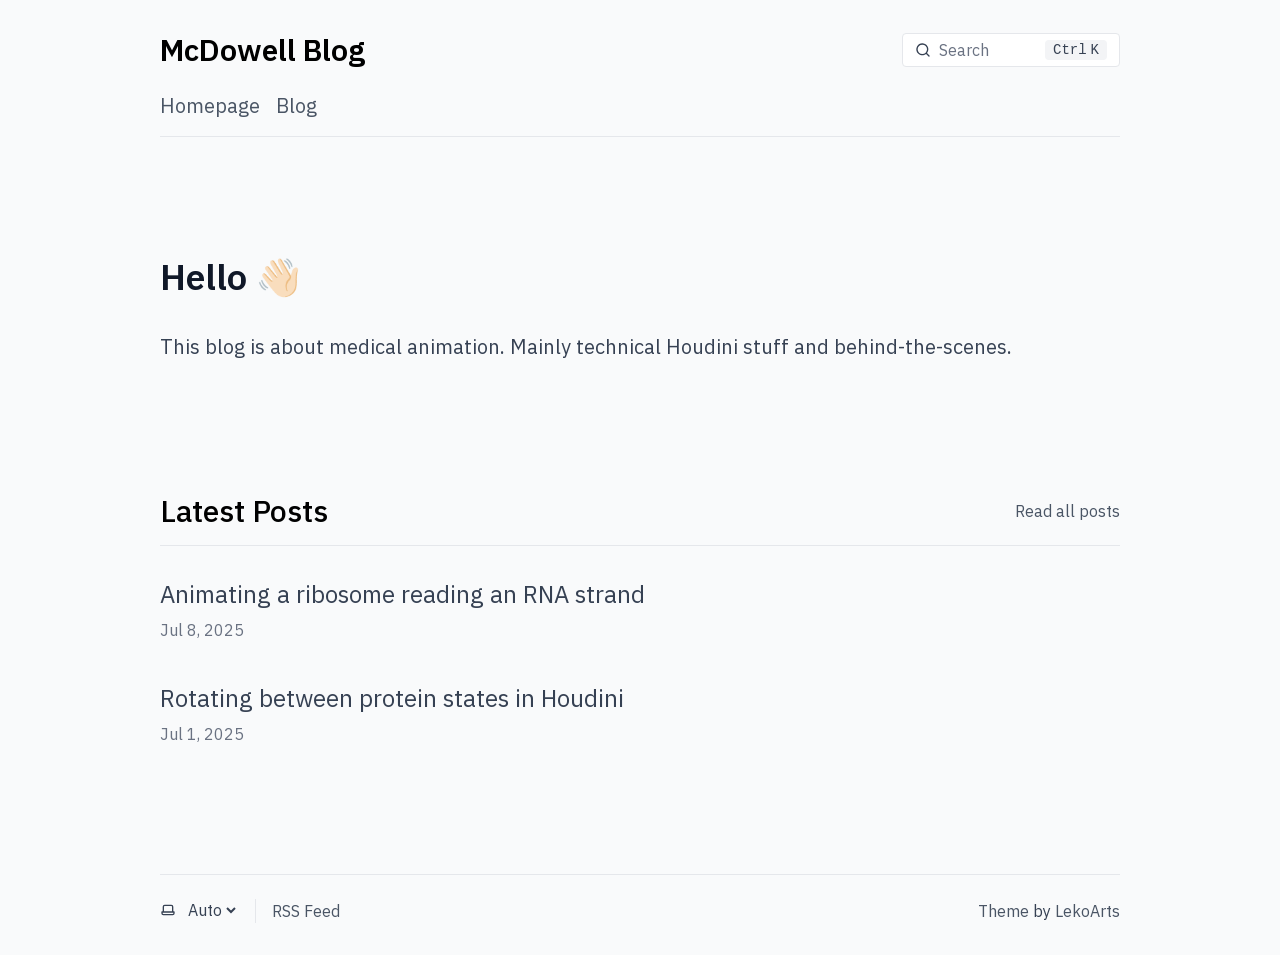
==== commit c3040957: "Initial Build" ====
--- a/index.html
+++ b/index.html
@@ -1,4 +1,4 @@
-<!DOCTYPE html><html lang="en-US"> <head><meta charset="UTF-8"><meta name="viewport" content="width=device-width"><link rel="icon" type="image/svg+xml" href="/favicon.svg"><meta name="generator" content="Astro v5.10.0"><link rel="preload" href="/_astro/fonts/34b73b1967d5ce97.woff2" as="font" type="font/woff2" crossorigin><link rel="preload" href="/_astro/fonts/5a6add625424774f.woff2" as="font" type="font/woff2" crossorigin><style>@font-face{font-family:"IBM Plex Sans-c9c3f26ebd642145";src:url("/_astro/fonts/34b73b1967d5ce97.woff2") format("woff2");font-display:swap;unicode-range:U+0000-00FF,U+0131,U+0152-0153,U+02BB-02BC,U+02C6,U+02DA,U+02DC,U+0304,U+0308,U+0329,U+2000-206F,U+20AC,U+2122,U+2191,U+2193,U+2212,U+2215,U+FEFF,U+FFFD;font-weight:400;font-style:italic;}@font-face{font-family:"IBM Plex Sans-c9c3f26ebd642145";src:url("/_astro/fonts/34b73b1967d5ce97.woff2") format("woff2");font-display:swap;unicode-range:U+0000-00FF,U+0131,U+0152-0153,U+02BB-02BC,U+02C6,U+02DA,U+02DC,U+0304,U+0308,U+0329,U+2000-206F,U+20AC,U+2122,U+2191,U+2193,U+2212,U+2215,U+FEFF,U+FFFD;font-weight:500;font-style:italic;}@font-face{font-family:"IBM Plex Sans-c9c3f26ebd642145";src:url("/_astro/fonts/34b73b1967d5ce97.woff2") format("woff2");font-display:swap;unicode-range:U+0000-00FF,U+0131,U+0152-0153,U+02BB-02BC,U+02C6,U+02DA,U+02DC,U+0304,U+0308,U+0329,U+2000-206F,U+20AC,U+2122,U+2191,U+2193,U+2212,U+2215,U+FEFF,U+FFFD;font-weight:600;font-style:italic;}@font-face{font-family:"IBM Plex Sans-c9c3f26ebd642145";src:url("/_astro/fonts/5a6add625424774f.woff2") format("woff2");font-display:swap;unicode-range:U+0000-00FF,U+0131,U+0152-0153,U+02BB-02BC,U+02C6,U+02DA,U+02DC,U+0304,U+0308,U+0329,U+2000-206F,U+20AC,U+2122,U+2191,U+2193,U+2212,U+2215,U+FEFF,U+FFFD;font-weight:400;font-style:normal;}@font-face{font-family:"IBM Plex Sans-c9c3f26ebd642145";src:url("/_astro/fonts/5a6add625424774f.woff2") format("woff2");font-display:swap;unicode-range:U+0000-00FF,U+0131,U+0152-0153,U+02BB-02BC,U+02C6,U+02DA,U+02DC,U+0304,U+0308,U+0329,U+2000-206F,U+20AC,U+2122,U+2191,U+2193,U+2212,U+2215,U+FEFF,U+FFFD;font-weight:500;font-style:normal;}@font-face{font-family:"IBM Plex Sans-c9c3f26ebd642145";src:url("/_astro/fonts/5a6add625424774f.woff2") format("woff2");font-display:swap;unicode-range:U+0000-00FF,U+0131,U+0152-0153,U+02BB-02BC,U+02C6,U+02DA,U+02DC,U+0304,U+0308,U+0329,U+2000-206F,U+20AC,U+2122,U+2191,U+2193,U+2212,U+2215,U+FEFF,U+FFFD;font-weight:600;font-style:normal;}@font-face{font-family:"IBM Plex Sans-c9c3f26ebd642145 fallback: Arial";src:local("Arial");font-display:swap;font-weight:400;font-style:italic;size-adjust:99.5961%;ascent-override:102.9157%;descent-override:27.6115%;line-gap-override:0%;}@font-face{font-family:"IBM Plex Sans-c9c3f26ebd642145 fallback: Arial";src:local("Arial");font-display:swap;font-weight:500;font-style:italic;size-adjust:99.5961%;ascent-override:102.9157%;descent-override:27.6115%;line-gap-override:0%;}@font-face{font-family:"IBM Plex Sans-c9c3f26ebd642145 fallback: Arial";src:local("Arial");font-display:swap;font-weight:600;font-style:italic;size-adjust:99.5961%;ascent-override:102.9157%;descent-override:27.6115%;line-gap-override:0%;}@font-face{font-family:"IBM Plex Sans-c9c3f26ebd642145 fallback: Arial";src:local("Arial");font-display:swap;font-weight:400;font-style:normal;size-adjust:99.5961%;ascent-override:102.9157%;descent-override:27.6115%;line-gap-override:0%;}@font-face{font-family:"IBM Plex Sans-c9c3f26ebd642145 fallback: Arial";src:local("Arial");font-display:swap;font-weight:500;font-style:normal;size-adjust:99.5961%;ascent-override:102.9157%;descent-override:27.6115%;line-gap-override:0%;}@font-face{font-family:"IBM Plex Sans-c9c3f26ebd642145 fallback: Arial";src:local("Arial");font-display:swap;font-weight:600;font-style:normal;size-adjust:99.5961%;ascent-override:102.9157%;descent-override:27.6115%;line-gap-override:0%;}:root{--font-plex-sans:"IBM Plex Sans-c9c3f26ebd642145","IBM Plex Sans-c9c3f26ebd642145 fallback: Arial",sans-serif;}</style><script>
+<!DOCTYPE html><html lang="en-US"> <head><meta charset="UTF-8"><meta name="viewport" content="width=device-width"><link rel="icon" type="image/svg+xml" href="/favicon.svg"><meta name="generator" content="Astro v5.18.0"><style>@font-face{font-family:"IBM Plex Sans-6c876a4f399f8af5";src:url("/_astro/fonts/c8daa8b7a2b17472.woff2") format("woff2");font-display:swap;unicode-range:U+0000-00FF,U+0131,U+0152-0153,U+02BB-02BC,U+02C6,U+02DA,U+02DC,U+0304,U+0308,U+0329,U+2000-206F,U+20AC,U+2122,U+2191,U+2193,U+2212,U+2215,U+FEFF,U+FFFD;font-weight:400;font-style:italic;}@font-face{font-family:"IBM Plex Sans-6c876a4f399f8af5";src:url("/_astro/fonts/c8daa8b7a2b17472.woff2") format("woff2");font-display:swap;unicode-range:U+0000-00FF,U+0131,U+0152-0153,U+02BB-02BC,U+02C6,U+02DA,U+02DC,U+0304,U+0308,U+0329,U+2000-206F,U+20AC,U+2122,U+2191,U+2193,U+2212,U+2215,U+FEFF,U+FFFD;font-weight:500;font-style:italic;}@font-face{font-family:"IBM Plex Sans-6c876a4f399f8af5";src:url("/_astro/fonts/c8daa8b7a2b17472.woff2") format("woff2");font-display:swap;unicode-range:U+0000-00FF,U+0131,U+0152-0153,U+02BB-02BC,U+02C6,U+02DA,U+02DC,U+0304,U+0308,U+0329,U+2000-206F,U+20AC,U+2122,U+2191,U+2193,U+2212,U+2215,U+FEFF,U+FFFD;font-weight:600;font-style:italic;}@font-face{font-family:"IBM Plex Sans-6c876a4f399f8af5";src:url("/_astro/fonts/2eb6e0e4fc33dd24.woff2") format("woff2");font-display:swap;unicode-range:U+0000-00FF,U+0131,U+0152-0153,U+02BB-02BC,U+02C6,U+02DA,U+02DC,U+0304,U+0308,U+0329,U+2000-206F,U+20AC,U+2122,U+2191,U+2193,U+2212,U+2215,U+FEFF,U+FFFD;font-weight:400;font-style:normal;}@font-face{font-family:"IBM Plex Sans-6c876a4f399f8af5";src:url("/_astro/fonts/2eb6e0e4fc33dd24.woff2") format("woff2");font-display:swap;unicode-range:U+0000-00FF,U+0131,U+0152-0153,U+02BB-02BC,U+02C6,U+02DA,U+02DC,U+0304,U+0308,U+0329,U+2000-206F,U+20AC,U+2122,U+2191,U+2193,U+2212,U+2215,U+FEFF,U+FFFD;font-weight:500;font-style:normal;}@font-face{font-family:"IBM Plex Sans-6c876a4f399f8af5";src:url("/_astro/fonts/2eb6e0e4fc33dd24.woff2") format("woff2");font-display:swap;unicode-range:U+0000-00FF,U+0131,U+0152-0153,U+02BB-02BC,U+02C6,U+02DA,U+02DC,U+0304,U+0308,U+0329,U+2000-206F,U+20AC,U+2122,U+2191,U+2193,U+2212,U+2215,U+FEFF,U+FFFD;font-weight:600;font-style:normal;}@font-face{font-family:"IBM Plex Sans-6c876a4f399f8af5 fallback: Arial";src:local("Arial");font-display:swap;font-weight:400;font-style:italic;size-adjust:99.5961%;ascent-override:102.9157%;descent-override:27.6115%;line-gap-override:0%;}@font-face{font-family:"IBM Plex Sans-6c876a4f399f8af5 fallback: Arial";src:local("Arial");font-display:swap;font-weight:500;font-style:italic;size-adjust:99.5961%;ascent-override:102.9157%;descent-override:27.6115%;line-gap-override:0%;}@font-face{font-family:"IBM Plex Sans-6c876a4f399f8af5 fallback: Arial";src:local("Arial");font-display:swap;font-weight:600;font-style:italic;size-adjust:99.5961%;ascent-override:102.9157%;descent-override:27.6115%;line-gap-override:0%;}@font-face{font-family:"IBM Plex Sans-6c876a4f399f8af5 fallback: Arial";src:local("Arial");font-display:swap;font-weight:400;font-style:normal;size-adjust:99.5961%;ascent-override:102.9157%;descent-override:27.6115%;line-gap-override:0%;}@font-face{font-family:"IBM Plex Sans-6c876a4f399f8af5 fallback: Arial";src:local("Arial");font-display:swap;font-weight:500;font-style:normal;size-adjust:99.5961%;ascent-override:102.9157%;descent-override:27.6115%;line-gap-override:0%;}@font-face{font-family:"IBM Plex Sans-6c876a4f399f8af5 fallback: Arial";src:local("Arial");font-display:swap;font-weight:600;font-style:normal;size-adjust:99.5961%;ascent-override:102.9157%;descent-override:27.6115%;line-gap-override:0%;}:root{--font-plex-sans:"IBM Plex Sans-6c876a4f399f8af5","IBM Plex Sans-6c876a4f399f8af5 fallback: Arial",sans-serif;}</style><link rel="preload" href="/_astro/fonts/c8daa8b7a2b17472.woff2" as="font" type="font/woff2" crossorigin><link rel="preload" href="/_astro/fonts/2eb6e0e4fc33dd24.woff2" as="font" type="font/woff2" crossorigin><script>
 	window.AtmbThemeProvider = (() => {
 		const storedTheme = typeof localStorage !== 'undefined' && localStorage.getItem('atmb-theme')
 		const theme = storedTheme || (window.matchMedia('(prefers-color-scheme: light)').matches ? 'light' : 'dark')
@@ -23,10 +23,11 @@
 			},
 		}
 	})()
-</script><template id="theme-icons"><svg aria-hidden="true" class="light label-icon" width="16" height="16" viewBox="0 0 24 24" fill="currentColor"><path d="M5 12a1 1 0 0 0-1-1H3a1 1 0 0 0 0 2h1a1 1 0 0 0 1-1Zm.64 5-.71.71a1 1 0 0 0 0 1.41 1 1 0 0 0 1.41 0l.71-.71A1 1 0 0 0 5.64 17ZM12 5a1 1 0 0 0 1-1V3a1 1 0 0 0-2 0v1a1 1 0 0 0 1 1Zm5.66 2.34a1 1 0 0 0 .7-.29l.71-.71a1 1 0 1 0-1.41-1.41l-.66.71a1 1 0 0 0 0 1.41 1 1 0 0 0 .66.29Zm-12-.29a1 1 0 0 0 1.41 0 1 1 0 0 0 0-1.41l-.71-.71a1.004 1.004 0 1 0-1.43 1.41l.73.71ZM21 11h-1a1 1 0 0 0 0 2h1a1 1 0 0 0 0-2Zm-2.64 6A1 1 0 0 0 17 18.36l.71.71a1 1 0 0 0 1.41 0 1 1 0 0 0 0-1.41l-.76-.66ZM12 6.5a5.5 5.5 0 1 0 5.5 5.5A5.51 5.51 0 0 0 12 6.5Zm0 9a3.5 3.5 0 1 1 0-7 3.5 3.5 0 0 1 0 7Zm0 3.5a1 1 0 0 0-1 1v1a1 1 0 0 0 2 0v-1a1 1 0 0 0-1-1Z"/></svg><svg aria-hidden="true" class="dark label-icon" width="16" height="16" viewBox="0 0 24 24" fill="currentColor"><path d="M21.64 13a1 1 0 0 0-1.05-.14 8.049 8.049 0 0 1-3.37.73 8.15 8.15 0 0 1-8.14-8.1 8.59 8.59 0 0 1 .25-2A1 1 0 0 0 8 2.36a10.14 10.14 0 1 0 14 11.69 1 1 0 0 0-.36-1.05Zm-9.5 6.69A8.14 8.14 0 0 1 7.08 5.22v.27a10.15 10.15 0 0 0 10.14 10.14 9.784 9.784 0 0 0 2.1-.22 8.11 8.11 0 0 1-7.18 4.32v-.04Z"/></svg><svg aria-hidden="true" class="auto label-icon" width="16" height="16" viewBox="0 0 24 24" fill="currentColor"><path d="M21 14h-1V7a3 3 0 0 0-3-3H7a3 3 0 0 0-3 3v7H3a1 1 0 0 0-1 1v2a3 3 0 0 0 3 3h14a3 3 0 0 0 3-3v-2a1 1 0 0 0-1-1ZM6 7a1 1 0 0 1 1-1h10a1 1 0 0 1 1 1v7H6V7Zm14 10a1 1 0 0 1-1 1H5a1 1 0 0 1-1-1v-1h16v1Z"/></svg></template><title>McDowell Blog</title><meta name="description" content="This blog is about medical animation. Mainly technical Houdini stuff and behind-the-scenes."><meta name="image" content="https://www.mcdowell.nl/og-image.png"><link rel="alternate" type="application/rss+xml" title="McDowell Blog" href="https://www.mcdowell.nl/rss.xml"><link rel="canonical" href="https://www.mcdowell.nl/"><meta property="og:title" content="McDowell Blog"><meta property="og:url" content="https://www.mcdowell.nl/"><meta property="og:description" content="This blog is about medical animation. Mainly technical Houdini stuff and behind-the-scenes."><meta property="og:image" content="https://www.mcdowell.nl/og-image.png"><meta property="og:type" content="website"><meta name="twitter:card" content="summary_large_image"><meta name="twitter:title" content="McDowell Blog"><meta name="twitter:url" content="https://www.mcdowell.nl/"><meta name="twitter:description" content="This blog is about medical animation. Mainly technical Houdini stuff and behind-the-scenes."><meta name="twitter:image" content="https://www.mcdowell.nl/og-image.png"><link rel="stylesheet" href="/_astro/_blog_.CFUN0WP4.css"></head> <body class="min-h-screen bg-bg text-text"> <a class="border-0 h-px w-px -m-px p-0 overflow-hidden absolute focus:p-4 focus:fixed focus:top-1 focus:left-1 focus:bg-gray-100 dark:focus:bg-gray-800 focus:z-50 focus:w-auto focus:h-auto focus:text-black dark:focus:text-white" href="#skip-to-content" data-astro-cid-efynd3a5>Skip to content</a>  <header class="container"> <span class="block" style="height:calc(var(--spacing) * 8);min-height:calc(var(--spacing) * 8);width:1px;min-width:1px"></span> <div class="flex flex-row justify-between items-center"> <div> <a class="font-semibold text-xl md:text-2xl lg:text-3xl text-highlight" href="/" aria-label="McDowell Blog - Back to home">McDowell Blog</a> </div> <site-search class="contents"> <button class="flex items-center sm:border sm:border-border sm:rounded-sm gap-2 sm:py-1 sm:px-3 sm:bg-white sm:dark:bg-black hover:cursor-pointer hover:border-gray-400 dark:hover:border-gray-500" data-open-modal disabled aria-label="Search" aria-keyshortcuts="Control+K"> <svg aria-hidden="true" class="w-5 h-5 sm:w-4 sm:h-4" width="16" height="16" viewBox="0 0 24 24" fill="currentColor"><path d="M21.71 20.29 18 16.61A9 9 0 1 0 16.61 18l3.68 3.68a.999.999 0 0 0 1.42 0 1 1 0 0 0 0-1.39ZM11 18a7 7 0 1 1 0-14 7 7 0 0 1 0 14Z"/></svg> <span class="hidden sm:block text-faded" aria-hidden="true">Search</span> <kbd class="hidden sm:flex bg-gray-100 dark:bg-gray-800 px-2 rounded-sm gap-1 ml-0 sm:ml-8 md:ml-12" style="display: none;"> <kbd class="text-sm">Ctrl</kbd><kbd class="text-sm">K</kbd> </kbd> </button> <dialog class="p-0 m-0 w-full h-full max-w-full max-h-full shadow-xl open:flex flex-col backdrop:backdrop-blur-lg backdrop:bg-gray-900/20 border border-gray-300 dark:border-gray-600 sm:w-[90%] sm:max-w-3xl sm:h-max sm:min-h-64 sm:max-h-[calc(100%_-_8rem)] sm:rounded-lg sm:mt-12 sm:mx-auto bg-gray-100 dark:bg-gray-800" aria-label="Search"> <div id="dialog-frame" class="relative overflow-auto flex flex-col gap-2 p-4 grow"> <button data-close-modal class="flex absolute self-end items-center p-0.5 text-subtle z-10 cursor-pointer sm:hidden">
+</script><template id="theme-icons"><svg aria-hidden="true" class="light label-icon" width="16" height="16" viewBox="0 0 24 24" fill="currentColor"><path d="M5 12a1 1 0 0 0-1-1H3a1 1 0 0 0 0 2h1a1 1 0 0 0 1-1Zm.64 5-.71.71a1 1 0 0 0 0 1.41 1 1 0 0 0 1.41 0l.71-.71A1 1 0 0 0 5.64 17ZM12 5a1 1 0 0 0 1-1V3a1 1 0 0 0-2 0v1a1 1 0 0 0 1 1Zm5.66 2.34a1 1 0 0 0 .7-.29l.71-.71a1 1 0 1 0-1.41-1.41l-.66.71a1 1 0 0 0 0 1.41 1 1 0 0 0 .66.29Zm-12-.29a1 1 0 0 0 1.41 0 1 1 0 0 0 0-1.41l-.71-.71a1.004 1.004 0 1 0-1.43 1.41l.73.71ZM21 11h-1a1 1 0 0 0 0 2h1a1 1 0 0 0 0-2Zm-2.64 6A1 1 0 0 0 17 18.36l.71.71a1 1 0 0 0 1.41 0 1 1 0 0 0 0-1.41l-.76-.66ZM12 6.5a5.5 5.5 0 1 0 5.5 5.5A5.51 5.51 0 0 0 12 6.5Zm0 9a3.5 3.5 0 1 1 0-7 3.5 3.5 0 0 1 0 7Zm0 3.5a1 1 0 0 0-1 1v1a1 1 0 0 0 2 0v-1a1 1 0 0 0-1-1Z"/></svg><svg aria-hidden="true" class="dark label-icon" width="16" height="16" viewBox="0 0 24 24" fill="currentColor"><path d="M21.64 13a1 1 0 0 0-1.05-.14 8.049 8.049 0 0 1-3.37.73 8.15 8.15 0 0 1-8.14-8.1 8.59 8.59 0 0 1 .25-2A1 1 0 0 0 8 2.36a10.14 10.14 0 1 0 14 11.69 1 1 0 0 0-.36-1.05Zm-9.5 6.69A8.14 8.14 0 0 1 7.08 5.22v.27a10.15 10.15 0 0 0 10.14 10.14 9.784 9.784 0 0 0 2.1-.22 8.11 8.11 0 0 1-7.18 4.32v-.04Z"/></svg><svg aria-hidden="true" class="auto label-icon" width="16" height="16" viewBox="0 0 24 24" fill="currentColor"><path d="M21 14h-1V7a3 3 0 0 0-3-3H7a3 3 0 0 0-3 3v7H3a1 1 0 0 0-1 1v2a3 3 0 0 0 3 3h14a3 3 0 0 0 3-3v-2a1 1 0 0 0-1-1ZM6 7a1 1 0 0 1 1-1h10a1 1 0 0 1 1 1v7H6V7Zm14 10a1 1 0 0 1-1 1H5a1 1 0 0 1-1-1v-1h16v1Z"/></svg></template><title>McDowell Blog</title><meta name="description" content="This blog is about medical animation. Mainly technical Houdini stuff and behind-the-scenes."><meta name="image" content="https://mcdowell-animation.github.io/og-image.png"><link rel="alternate" type="application/rss+xml" title="McDowell Blog" href="https://mcdowell-animation.github.io/rss.xml"><link rel="canonical" href="https://mcdowell-animation.github.io/"><meta property="og:title" content="McDowell Blog"><meta property="og:url" content="https://mcdowell-animation.github.io/"><meta property="og:description" content="This blog is about medical animation. Mainly technical Houdini stuff and behind-the-scenes."><meta property="og:image" content="https://mcdowell-animation.github.io/og-image.png"><meta property="og:type" content="website"><meta name="twitter:card" content="summary_large_image"><meta name="twitter:title" content="McDowell Blog"><meta name="twitter:url" content="https://mcdowell-animation.github.io/"><meta name="twitter:description" content="This blog is about medical animation. Mainly technical Houdini stuff and behind-the-scenes."><meta name="twitter:image" content="https://mcdowell-animation.github.io/og-image.png"><link rel="stylesheet" href="/_astro/_blog_.B1T7FeWj.css"></head> <body class="min-h-screen bg-bg text-text"> <a class="border-0 h-px w-px -m-px p-0 overflow-hidden absolute focus:p-4 focus:fixed focus:top-1 focus:left-1 focus:bg-gray-100 dark:focus:bg-gray-800 focus:z-50 focus:w-auto focus:h-auto focus:text-black dark:focus:text-white" href="#skip-to-content" data-astro-cid-efynd3a5>Skip to content</a>  <header class="container"> <span class="block" style="height:calc(var(--spacing) * 8);min-height:calc(var(--spacing) * 8);width:1px;min-width:1px"></span> <div class="flex flex-row justify-between items-center"> <div> <a class="font-semibold text-xl md:text-2xl lg:text-3xl text-highlight" href="/" aria-label="McDowell Blog - Back to home">McDowell Blog</a> </div> <site-search class="contents"> <button class="flex items-center sm:border sm:border-border sm:rounded-sm gap-2 sm:py-1 sm:px-3 sm:bg-white sm:dark:bg-black hover:cursor-pointer hover:border-gray-400 dark:hover:border-gray-500" data-open-modal disabled aria-label="Search" aria-keyshortcuts="Control+K"> <svg aria-hidden="true" class="w-5 h-5 sm:w-4 sm:h-4" width="16" height="16" viewBox="0 0 24 24" fill="currentColor"><path d="M21.71 20.29 18 16.61A9 9 0 1 0 16.61 18l3.68 3.68a.999.999 0 0 0 1.42 0 1 1 0 0 0 0-1.39ZM11 18a7 7 0 1 1 0-14 7 7 0 0 1 0 14Z"/></svg> <span class="hidden sm:block text-faded" aria-hidden="true">Search</span> <kbd class="hidden sm:flex bg-gray-100 dark:bg-gray-800 px-2 rounded-sm gap-1 ml-0 sm:ml-8 md:ml-12" style="display: none;"> <kbd class="text-sm">Ctrl</kbd><kbd class="text-sm">K</kbd> </kbd> </button> <dialog class="p-0 m-0 w-full h-full max-w-full max-h-full shadow-xl open:flex flex-col backdrop:backdrop-blur-lg backdrop:bg-gray-900/20 border border-gray-300 dark:border-gray-600 sm:w-[90%] sm:max-w-3xl sm:h-max sm:min-h-64 sm:max-h-[calc(100%-8rem)] sm:rounded-lg sm:mt-12 sm:mx-auto bg-gray-100 dark:bg-gray-800" aria-label="Search"> <div id="dialog-frame" class="relative overflow-auto flex flex-col gap-2 p-4 grow"> <button data-close-modal class="flex absolute self-end items-center p-0.5 text-subtle z-10 cursor-pointer sm:hidden">
 Cancel
 </button> <div class="search-container"> <div id="search"></div> </div> </div> <div class="hidden sm:block px-4 py-2 bg-gray-50 dark:bg-gray-900 text-faded"> <kbd class="text-sm bg-gray-100 dark:bg-gray-800 px-2 py-1 rounded-sm mr-1">Esc</kbd> to close
 </div> </dialog> </site-search> <script>
+	/* eslint-disable antfu/if-newline */
 	;(() => {
 		const openBtn = document.querySelector('button[data-open-modal]')
 		const shortcut = openBtn?.querySelector('kbd')
@@ -38,7 +39,7 @@
 		}
 		shortcut.style.display = ''
 	})()
-</script> <script type="module" src="/_astro/search.astro_astro_type_script_index_0_lang.BnRUhL1p.js"></script>  </div> <span class="block" style="height:calc(var(--spacing) * 6);min-height:calc(var(--spacing) * 6);width:1px;min-width:1px"></span> <div class="flex flex-row justify-between items-center border-b border-border pb-4 text-lg md:text-xl"> <nav aria-label="Primary navigation" class="flex gap-4"> <a class="text-subtle hover:underline hover:text-highlight" href="https://www.mcdowell.nl" aria-current="false">Homepage</a><a class="text-subtle hover:underline hover:text-highlight" href="/blog/" aria-current="false">Blog</a> </nav> <div class="flex gap-4">  </div> </div> <span class="block" style="height:calc(var(--spacing) * 16);min-height:calc(var(--spacing) * 16);width:1px;min-width:1px"></span> </header>   <main id="skip-to-content" class="container"> <h1 class="sr-only">McDowell Blog</h1> <div class="prose max-w-none dark:prose-invert prose-base md:prose-lg lg:prose-xl prose-a:hover:no-underline prose-h1:[font-size:1.8em] md:prose-h1:[font-size:2.1em] lg:prose-h1:[font-size:2.4em] prose-inline-code:before:content-[''] prose-inline-code:after:content-[''] prose-inline-code:font-normal prose-inline-code:bg-(--ec-codeBg) prose-inline-code:rounded prose-inline-code:px-1.5 prose-inline-code:py-0.5 prose-inline-code:border-(length:--ec-brdWd) prose-inline-code:border-(--ec-brdCol) prose-img:rounded-lg">  <div class="markdown-heading"><h2 id="hello-" tabindex="-1">Hello 👋🏻</h2><a aria-label="Permalink: Hello 👋🏻" class="anchor" href="#hello-"><svg class="anchor-icon" viewBox="0 0 16 16" aria-hidden="true"><path d="m7.775 3.275 1.25-1.25a3.5 3.5 0 1 1 4.95 4.95l-2.5 2.5a3.5 3.5 0 0 1-4.95 0 .751.751 0 0 1 .018-1.042.751.751 0 0 1 1.042-.018 1.998 1.998 0 0 0 2.83 0l2.5-2.5a2.002 2.002 0 0 0-2.83-2.83l-1.25 1.25a.751.751 0 0 1-1.042-.018.751.751 0 0 1-.018-1.042Zm-4.69 9.64a1.998 1.998 0 0 0 2.83 0l1.25-1.25a.751.751 0 0 1 1.042.018.751.751 0 0 1 .018 1.042l-1.25 1.25a3.5 3.5 0 1 1-4.95-4.95l2.5-2.5a3.5 3.5 0 0 1 4.95 0 .751.751 0 0 1-.018 1.042.751.751 0 0 1-1.042.018 1.998 1.998 0 0 0-2.83 0l-2.5 2.5a1.998 1.998 0 0 0 0 2.83Z"></path></svg></a></div>
-<p>This blog is about medical animation. Mainly technical Houdini stuff and behind-the-scenes.</p>  </div> <span class="block" style="height:calc(var(--spacing) * 32);min-height:calc(var(--spacing) * 32);width:1px;min-width:1px"></span> <section> <div class="border-b border-border pb-4 flex justify-between items-center"> <h2 class="font-medium text-xl md:text-2xl lg:text-3xl text-highlight">Latest Posts</h2> <div><a class="text-subtle hover:underline hover:text-highlight" href="/blog/">Read all posts</a></div> </div> <span class="block" style="height:calc(var(--spacing) * 8);min-height:calc(var(--spacing) * 8);width:1px;min-width:1px"></span> <div class="flex gap-10 flex-col"> <div> <a class="text-lg md:text-xl lg:text-2xl hover:underline hover:text-highlight" href="/animating-a-ribosome-reading-an-rna-strand/">Animating a ribosome reading an RNA strand</a> <span class="block" style="height:calc(var(--spacing) * 2);min-height:calc(var(--spacing) * 2);width:1px;min-width:1px"></span> <div class="text-faded">Jul 8, 2025</div> </div><div> <a class="text-lg md:text-xl lg:text-2xl hover:underline hover:text-highlight" href="/rotating-between-protein-states-in-houdini/">Rotating between protein states in Houdini</a> <span class="block" style="height:calc(var(--spacing) * 2);min-height:calc(var(--spacing) * 2);width:1px;min-width:1px"></span> <div class="text-faded">Jul 1, 2025</div> </div> </div> </section> <span class="block" style="height:calc(var(--spacing) * 32);min-height:calc(var(--spacing) * 32);width:1px;min-width:1px"></span> </main>  <footer class="container"> <span class="block" style="height:calc(var(--spacing) * 32);min-height:calc(var(--spacing) * 32);width:1px;min-width:1px"></span> <div class="flex flex-row justify-between items-center pt-6 border-t border-border"> <div class="flex gap-4"> <atmb-theme-select> <label class="relative flex items-center gap-2"> <span class="sr-only">Select theme</span> <svg aria-hidden="true" class="icon label-icon" width="16" height="16" viewBox="0 0 24 24" fill="currentColor"><path d="M21 14h-1V7a3 3 0 0 0-3-3H7a3 3 0 0 0-3 3v7H3a1 1 0 0 0-1 1v2a3 3 0 0 0 3 3h14a3 3 0 0 0 3-3v-2a1 1 0 0 0-1-1ZM6 7a1 1 0 0 1 1-1h10a1 1 0 0 1 1 1v7H6V7Zm14 10a1 1 0 0 1-1 1H5a1 1 0 0 1-1-1v-1h16v1Z"/></svg> <select value="auto" autocomplete="off"> <option value="dark">Dark</option><option value="light">Light</option><option value="auto" selected>Auto</option> </select> </label> </atmb-theme-select>  <script>
+</script> <script type="module" src="/_astro/search.astro_astro_type_script_index_0_lang.BXQOI-XX.js"></script>  </div> <span class="block" style="height:calc(var(--spacing) * 6);min-height:calc(var(--spacing) * 6);width:1px;min-width:1px"></span> <div class="flex flex-row justify-between items-center border-b border-border pb-4 text-lg md:text-xl"> <nav aria-label="Primary navigation" class="flex gap-4"> <a class="text-subtle hover:underline hover:text-highlight" href="https://www.mcdowell.nl" aria-current="false">Homepage</a><a class="text-subtle hover:underline hover:text-highlight" href="/blog/" aria-current="false">Blog</a> </nav> <div class="flex gap-4">  </div> </div> <span class="block" style="height:calc(var(--spacing) * 16);min-height:calc(var(--spacing) * 16);width:1px;min-width:1px"></span> </header>   <main id="skip-to-content" class="container"> <h1 class="sr-only">McDowell Blog</h1> <div class="prose max-w-none dark:prose-invert prose-base md:prose-lg lg:prose-xl prose-a:hover:no-underline prose-h1:[font-size:1.8em] md:prose-h1:[font-size:2.1em] lg:prose-h1:[font-size:2.4em] prose-inline-code:before:content-[''] prose-inline-code:after:content-[''] prose-inline-code:font-normal prose-inline-code:bg-(--color-ic-bg) prose-inline-code:rounded prose-inline-code:px-1.5 prose-inline-code:py-0.5 prose-inline-code:border-(length:--ec-brdWd) prose-inline-code:border-(--color-ic-border) prose-img:rounded-lg">  <div class="markdown-heading"><h2 id="hello-" tabindex="-1">Hello 👋🏻</h2><a aria-label="Permalink: Hello 👋🏻" class="anchor" href="#hello-"><svg class="anchor-icon" viewBox="0 0 16 16" aria-hidden="true"><path d="m7.775 3.275 1.25-1.25a3.5 3.5 0 1 1 4.95 4.95l-2.5 2.5a3.5 3.5 0 0 1-4.95 0 .751.751 0 0 1 .018-1.042.751.751 0 0 1 1.042-.018 1.998 1.998 0 0 0 2.83 0l2.5-2.5a2.002 2.002 0 0 0-2.83-2.83l-1.25 1.25a.751.751 0 0 1-1.042-.018.751.751 0 0 1-.018-1.042Zm-4.69 9.64a1.998 1.998 0 0 0 2.83 0l1.25-1.25a.751.751 0 0 1 1.042.018.751.751 0 0 1 .018 1.042l-1.25 1.25a3.5 3.5 0 1 1-4.95-4.95l2.5-2.5a3.5 3.5 0 0 1 4.95 0 .751.751 0 0 1-.018 1.042.751.751 0 0 1-1.042.018 1.998 1.998 0 0 0-2.83 0l-2.5 2.5a1.998 1.998 0 0 0 0 2.83Z"></path></svg></a></div>
+<p>This blog is about medical animation. Mainly technical Houdini stuff and behind-the-scenes.</p>  </div> <span class="block" style="height:calc(var(--spacing) * 32);min-height:calc(var(--spacing) * 32);width:1px;min-width:1px"></span> <section> <div class="border-b border-border pb-4 flex justify-between items-center"> <h2 class="font-medium text-xl md:text-2xl lg:text-3xl text-highlight">Latest Posts</h2> <div><a class="text-subtle hover:underline hover:text-highlight" href="/blog/">Read all posts</a></div> </div> <span class="block" style="height:calc(var(--spacing) * 8);min-height:calc(var(--spacing) * 8);width:1px;min-width:1px"></span> <div class="flex gap-10 flex-col"> <div> <a class="text-lg md:text-xl lg:text-2xl hover:underline hover:text-highlight" href="/animating-a-ribosome-reading-an-rna-strand/">Animating a ribosome reading an RNA strand</a> <span class="block" style="height:calc(var(--spacing) * 2);min-height:calc(var(--spacing) * 2);width:1px;min-width:1px"></span> <div class="text-faded">Jul 8, 2025</div> </div><div> <a class="text-lg md:text-xl lg:text-2xl hover:underline hover:text-highlight" href="/rotating-between-protein-states-in-houdini/">Rotating between protein states in Houdini</a> <span class="block" style="height:calc(var(--spacing) * 2);min-height:calc(var(--spacing) * 2);width:1px;min-width:1px"></span> <div class="text-faded">Jul 1, 2025</div> </div> </div> </section> </main>  <footer class="container"> <span class="block" style="height:calc(var(--spacing) * 32);min-height:calc(var(--spacing) * 32);width:1px;min-width:1px"></span> <div class="flex flex-row justify-between items-center pt-6 border-t border-border"> <div class="flex gap-4"> <atmb-theme-select> <label class="relative flex items-center gap-2"> <span class="sr-only">Select theme</span> <svg aria-hidden="true" class="icon label-icon" width="16" height="16" viewBox="0 0 24 24" fill="currentColor"><path d="M21 14h-1V7a3 3 0 0 0-3-3H7a3 3 0 0 0-3 3v7H3a1 1 0 0 0-1 1v2a3 3 0 0 0 3 3h14a3 3 0 0 0 3-3v-2a1 1 0 0 0-1-1ZM6 7a1 1 0 0 1 1-1h10a1 1 0 0 1 1 1v7H6V7Zm14 10a1 1 0 0 1-1 1H5a1 1 0 0 1-1-1v-1h16v1Z"/></svg> <select value="auto" autocomplete="off"> <option value="dark">Dark</option><option value="light">Light</option><option value="auto" selected>Auto</option> </select> </label> </atmb-theme-select>  <script>
 	AtmbThemeProvider.updatePickers()
-</script> <script type="module">const a="atmb-theme";function n(e){return e==="auto"||e==="dark"||e==="light"?e:"auto"}function o(){return n(typeof localStorage<"u"&&localStorage.getItem(a))}function c(e){typeof localStorage<"u"&&localStorage.setItem(a,e==="light"||e==="dark"?e:"")}function l(){return matchMedia("(prefers-color-scheme: light)").matches?"light":"dark"}function t(e){AtmbThemeProvider.updatePickers(e),document.documentElement.dataset.theme=e==="auto"?l():e,c(e)}matchMedia("(prefers-color-scheme: light)").addEventListener("change",()=>{o()==="auto"&&t("auto")});class s extends HTMLElement{constructor(){super(),t(o()),this.querySelector("select")?.addEventListener("change",r=>{r.currentTarget instanceof HTMLSelectElement&&t(n(r.currentTarget.value))})}}customElements.define("atmb-theme-select",s);</script> <span class="w-px h-auto bg-border"></span> <a class="text-subtle hover:underline hover:text-highlight" href="/rss.xml">RSS Feed</a> </div> <div> <a class="text-subtle hover:underline hover:text-highlight" href="http://github.com/LekoArts/astro-theme-minimal-blog">Theme</a> by <a class="text-subtle hover:underline hover:text-highlight" href="https://www.lekoarts.de/?utm_source=astro-theme-minimal-blog">LekoArts</a> </div> </div> <span class="block" style="height:calc(var(--spacing) * 8);min-height:calc(var(--spacing) * 8);width:1px;min-width:1px"></span> </footer> </body></html>+</script> <script type="module">const a="atmb-theme";function n(e){return e==="auto"||e==="dark"||e==="light"?e:"auto"}function o(){return n(typeof localStorage<"u"&&localStorage.getItem(a))}function c(e){typeof localStorage<"u"&&localStorage.setItem(a,e==="light"||e==="dark"?e:"")}function l(){return matchMedia("(prefers-color-scheme: light)").matches?"light":"dark"}function t(e){AtmbThemeProvider.updatePickers(e),document.documentElement.dataset.theme=e==="auto"?l():e,c(e)}matchMedia("(prefers-color-scheme: light)").addEventListener("change",()=>{o()==="auto"&&t("auto")});class s extends HTMLElement{constructor(){super(),t(o()),this.querySelector("select")?.addEventListener("change",r=>{r.currentTarget instanceof HTMLSelectElement&&t(n(r.currentTarget.value))})}}customElements.get("atmb-theme-select")||customElements.define("atmb-theme-select",s);</script> <span class="w-px h-auto bg-border"></span> <a class="text-subtle hover:underline hover:text-highlight" href="/rss.xml">RSS Feed</a> </div> <div> <a class="text-subtle hover:underline hover:text-highlight" href="http://github.com/LekoArts/astro-theme-minimal-blog">Theme</a> by <a class="text-subtle hover:underline hover:text-highlight" href="https://www.lekoarts.de/?utm_source=astro-theme-minimal-blog">LekoArts</a> </div> </div> <span class="block" style="height:calc(var(--spacing) * 8);min-height:calc(var(--spacing) * 8);width:1px;min-width:1px"></span> </footer> </body></html>
--- a/_astro/_blog_.B1T7FeWj.css
+++ b/_astro/_blog_.B1T7FeWj.css
@@ -0,0 +1 @@
+a[data-astro-cid-efynd3a5]{clip:rect(0,0,0,0)}a[data-astro-cid-efynd3a5]:focus{clip:auto}.pagefind-ui__result.svelte-j9e30.svelte-j9e30{list-style-type:none;display:flex;align-items:flex-start;gap:min(calc(40px * var(--pagefind-ui-scale)),3%);padding:calc(30px * var(--pagefind-ui-scale)) 0 calc(40px * var(--pagefind-ui-scale));border-top:solid var(--pagefind-ui-border-width) var(--pagefind-ui-border)}.pagefind-ui__result.svelte-j9e30.svelte-j9e30:last-of-type{border-bottom:solid var(--pagefind-ui-border-width) var(--pagefind-ui-border)}.pagefind-ui__result-thumb.svelte-j9e30.svelte-j9e30{width:min(30%,calc((30% - (100px * var(--pagefind-ui-scale))) * 100000));max-width:calc(120px * var(--pagefind-ui-scale));margin-top:calc(10px * var(--pagefind-ui-scale));aspect-ratio:var(--pagefind-ui-image-box-ratio);position:relative}.pagefind-ui__result-image.svelte-j9e30.svelte-j9e30{display:block;position:absolute;left:50%;transform:translate(-50%);font-size:0;width:auto;height:auto;max-width:100%;max-height:100%;border-radius:var(--pagefind-ui-image-border-radius)}.pagefind-ui__result-inner.svelte-j9e30.svelte-j9e30{flex:1;display:flex;flex-direction:column;align-items:flex-start;margin-top:calc(10px * var(--pagefind-ui-scale))}.pagefind-ui__result-title.svelte-j9e30.svelte-j9e30{display:inline-block;font-weight:700;font-size:calc(21px * var(--pagefind-ui-scale));margin-top:0;margin-bottom:0}.pagefind-ui__result-title.svelte-j9e30 .pagefind-ui__result-link.svelte-j9e30{color:var(--pagefind-ui-text);text-decoration:none}.pagefind-ui__result-title.svelte-j9e30 .pagefind-ui__result-link.svelte-j9e30:hover{text-decoration:underline}.pagefind-ui__result-excerpt.svelte-j9e30.svelte-j9e30{display:inline-block;font-weight:400;font-size:calc(16px * var(--pagefind-ui-scale));margin-top:calc(4px * var(--pagefind-ui-scale));margin-bottom:0;min-width:calc(250px * var(--pagefind-ui-scale))}.pagefind-ui__loading.svelte-j9e30.svelte-j9e30{color:var(--pagefind-ui-text);background-color:var(--pagefind-ui-text);border-radius:var(--pagefind-ui-border-radius);opacity:.1;pointer-events:none}.pagefind-ui__result-tags.svelte-j9e30.svelte-j9e30{list-style-type:none;padding:0;display:flex;gap:calc(20px * var(--pagefind-ui-scale));flex-wrap:wrap;margin-top:calc(20px * var(--pagefind-ui-scale))}.pagefind-ui__result-tag.svelte-j9e30.svelte-j9e30{padding:calc(4px * var(--pagefind-ui-scale)) calc(8px * var(--pagefind-ui-scale));font-size:calc(14px * var(--pagefind-ui-scale));border-radius:var(--pagefind-ui-border-radius);background-color:var(--pagefind-ui-tag)}.pagefind-ui__result.svelte-4xnkmf.svelte-4xnkmf{list-style-type:none;display:flex;align-items:flex-start;gap:min(calc(40px * var(--pagefind-ui-scale)),3%);padding:calc(30px * var(--pagefind-ui-scale)) 0 calc(40px * var(--pagefind-ui-scale));border-top:solid var(--pagefind-ui-border-width) var(--pagefind-ui-border)}.pagefind-ui__result.svelte-4xnkmf.svelte-4xnkmf:last-of-type{border-bottom:solid var(--pagefind-ui-border-width) var(--pagefind-ui-border)}.pagefind-ui__result-nested.svelte-4xnkmf.svelte-4xnkmf{display:flex;flex-direction:column;padding-left:calc(20px * var(--pagefind-ui-scale))}.pagefind-ui__result-nested.svelte-4xnkmf.svelte-4xnkmf:first-of-type{padding-top:calc(10px * var(--pagefind-ui-scale))}.pagefind-ui__result-nested.svelte-4xnkmf .pagefind-ui__result-link.svelte-4xnkmf{font-size:.9em;position:relative}.pagefind-ui__result-nested.svelte-4xnkmf .pagefind-ui__result-link.svelte-4xnkmf:before{content:"⤷ ";position:absolute;top:0;right:calc(100% + .1em)}.pagefind-ui__result-thumb.svelte-4xnkmf.svelte-4xnkmf{width:min(30%,calc((30% - (100px * var(--pagefind-ui-scale))) * 100000));max-width:calc(120px * var(--pagefind-ui-scale));margin-top:calc(10px * var(--pagefind-ui-scale));aspect-ratio:var(--pagefind-ui-image-box-ratio);position:relative}.pagefind-ui__result-image.svelte-4xnkmf.svelte-4xnkmf{display:block;position:absolute;left:50%;transform:translate(-50%);font-size:0;width:auto;height:auto;max-width:100%;max-height:100%;border-radius:var(--pagefind-ui-image-border-radius)}.pagefind-ui__result-inner.svelte-4xnkmf.svelte-4xnkmf{flex:1;display:flex;flex-direction:column;align-items:flex-start;margin-top:calc(10px * var(--pagefind-ui-scale))}.pagefind-ui__result-title.svelte-4xnkmf.svelte-4xnkmf{display:inline-block;font-weight:700;font-size:calc(21px * var(--pagefind-ui-scale));margin-top:0;margin-bottom:0}.pagefind-ui__result-title.svelte-4xnkmf .pagefind-ui__result-link.svelte-4xnkmf{color:var(--pagefind-ui-text);text-decoration:none}.pagefind-ui__result-title.svelte-4xnkmf .pagefind-ui__result-link.svelte-4xnkmf:hover{text-decoration:underline}.pagefind-ui__result-excerpt.svelte-4xnkmf.svelte-4xnkmf{display:inline-block;font-weight:400;font-size:calc(16px * var(--pagefind-ui-scale));margin-top:calc(4px * var(--pagefind-ui-scale));margin-bottom:0;min-width:calc(250px * var(--pagefind-ui-scale))}.pagefind-ui__loading.svelte-4xnkmf.svelte-4xnkmf{color:var(--pagefind-ui-text);background-color:var(--pagefind-ui-text);border-radius:var(--pagefind-ui-border-radius);opacity:.1;pointer-events:none}.pagefind-ui__result-tags.svelte-4xnkmf.svelte-4xnkmf{list-style-type:none;padding:0;display:flex;gap:calc(20px * var(--pagefind-ui-scale));flex-wrap:wrap;margin-top:calc(20px * var(--pagefind-ui-scale))}.pagefind-ui__result-tag.svelte-4xnkmf.svelte-4xnkmf{padding:calc(4px * var(--pagefind-ui-scale)) calc(8px * var(--pagefind-ui-scale));font-size:calc(14px * var(--pagefind-ui-scale));border-radius:var(--pagefind-ui-border-radius);background-color:var(--pagefind-ui-tag)}legend.svelte-1v2r7ls.svelte-1v2r7ls{position:absolute;clip:rect(0 0 0 0)}.pagefind-ui__filter-panel.svelte-1v2r7ls.svelte-1v2r7ls{min-width:min(calc(260px * var(--pagefind-ui-scale)),100%);flex:1;display:flex;flex-direction:column;margin-top:calc(20px * var(--pagefind-ui-scale))}.pagefind-ui__filter-group.svelte-1v2r7ls.svelte-1v2r7ls{border:0;padding:0}.pagefind-ui__filter-block.svelte-1v2r7ls.svelte-1v2r7ls{padding:0;display:block;border-bottom:solid calc(2px * var(--pagefind-ui-scale)) var(--pagefind-ui-border);padding:calc(20px * var(--pagefind-ui-scale)) 0}.pagefind-ui__filter-name.svelte-1v2r7ls.svelte-1v2r7ls{font-size:calc(16px * var(--pagefind-ui-scale));position:relative;display:flex;align-items:center;list-style:none;font-weight:700;cursor:pointer;height:calc(24px * var(--pagefind-ui-scale))}.pagefind-ui__filter-name.svelte-1v2r7ls.svelte-1v2r7ls::-webkit-details-marker{display:none}.pagefind-ui__filter-name.svelte-1v2r7ls.svelte-1v2r7ls:after{position:absolute;content:"";right:calc(6px * var(--pagefind-ui-scale));top:50%;width:calc(8px * var(--pagefind-ui-scale));height:calc(8px * var(--pagefind-ui-scale));border:solid calc(2px * var(--pagefind-ui-scale)) currentColor;border-right:0;border-top:0;transform:translateY(-70%) rotate(-45deg)}.pagefind-ui__filter-block[open].svelte-1v2r7ls .pagefind-ui__filter-name.svelte-1v2r7ls:after{transform:translateY(-70%) rotate(-225deg)}.pagefind-ui__filter-group.svelte-1v2r7ls.svelte-1v2r7ls{display:flex;flex-direction:column;gap:calc(20px * var(--pagefind-ui-scale));padding-top:calc(30px * var(--pagefind-ui-scale))}.pagefind-ui__filter-value.svelte-1v2r7ls.svelte-1v2r7ls{position:relative;display:flex;align-items:center;gap:calc(8px * var(--pagefind-ui-scale))}.pagefind-ui__filter-value.svelte-1v2r7ls.svelte-1v2r7ls:before{position:absolute;content:"";top:50%;left:calc(8px * var(--pagefind-ui-scale));width:0px;height:0px;border:solid 1px #fff;opacity:0;transform:translate(calc(4.5px * var(--pagefind-ui-scale) * -1),calc(.8px * var(--pagefind-ui-scale))) skew(-5deg) rotate(-45deg);transform-origin:top left;border-top:0;border-right:0;pointer-events:none}.pagefind-ui__filter-value.pagefind-ui__filter-value--checked.svelte-1v2r7ls.svelte-1v2r7ls:before{opacity:1;width:calc(9px * var(--pagefind-ui-scale));height:calc(4px * var(--pagefind-ui-scale));transition:width .1s ease-out .1s,height .1s ease-in}.pagefind-ui__filter-checkbox.svelte-1v2r7ls.svelte-1v2r7ls{margin:0;width:calc(16px * var(--pagefind-ui-scale));height:calc(16px * var(--pagefind-ui-scale));border:solid 1px var(--pagefind-ui-border);appearance:none;-webkit-appearance:none;border-radius:calc(var(--pagefind-ui-border-radius) / 2);background-color:var(--pagefind-ui-background);cursor:pointer}.pagefind-ui__filter-checkbox.svelte-1v2r7ls.svelte-1v2r7ls:checked{background-color:var(--pagefind-ui-primary);border:solid 1px var(--pagefind-ui-primary)}.pagefind-ui__filter-label.svelte-1v2r7ls.svelte-1v2r7ls{cursor:pointer;font-size:calc(16px * var(--pagefind-ui-scale));font-weight:400}.pagefind-ui--reset *:where(:not(html,iframe,canvas,img,svg,video):not(svg *,symbol *)){all:unset;display:revert;outline:revert}.pagefind-ui--reset *,.pagefind-ui--reset *:before,.pagefind-ui--reset *:after{box-sizing:border-box}.pagefind-ui--reset a,.pagefind-ui--reset button{cursor:revert}.pagefind-ui--reset ol,.pagefind-ui--reset ul,.pagefind-ui--reset menu{list-style:none}.pagefind-ui--reset img{max-width:100%}.pagefind-ui--reset table{border-collapse:collapse}.pagefind-ui--reset input,.pagefind-ui--reset textarea{-webkit-user-select:auto}.pagefind-ui--reset textarea{white-space:revert}.pagefind-ui--reset meter{-webkit-appearance:revert;appearance:revert}.pagefind-ui--reset ::placeholder{color:unset}.pagefind-ui--reset :where([hidden]){display:none}.pagefind-ui--reset :where([contenteditable]:not([contenteditable=false])){-moz-user-modify:read-write;-webkit-user-modify:read-write;overflow-wrap:break-word;-webkit-line-break:after-white-space;-webkit-user-select:auto}.pagefind-ui--reset :where([draggable=true]){-webkit-user-drag:element}.pagefind-ui--reset mark{all:revert}:root{--pagefind-ui-scale:.8;--pagefind-ui-primary:#393939;--pagefind-ui-text:#393939;--pagefind-ui-background:#ffffff;--pagefind-ui-border:#eeeeee;--pagefind-ui-tag:#eeeeee;--pagefind-ui-border-width:2px;--pagefind-ui-border-radius:8px;--pagefind-ui-image-border-radius:8px;--pagefind-ui-image-box-ratio:3 / 2;--pagefind-ui-font:system, -apple-system, "BlinkMacSystemFont", ".SFNSText-Regular", "San Francisco", "Roboto", "Segoe UI", "Helvetica Neue", "Lucida Grande", "Ubuntu", "arial", sans-serif}.pagefind-ui.svelte-e9gkc3{width:100%;color:var(--pagefind-ui-text);font-family:var(--pagefind-ui-font)}.pagefind-ui__hidden.svelte-e9gkc3{display:none!important}.pagefind-ui__suppressed.svelte-e9gkc3{opacity:0;pointer-events:none}.pagefind-ui__form.svelte-e9gkc3{position:relative}.pagefind-ui__form.svelte-e9gkc3:before{background-color:var(--pagefind-ui-text);width:calc(18px * var(--pagefind-ui-scale));height:calc(18px * var(--pagefind-ui-scale));top:calc(23px * var(--pagefind-ui-scale));left:calc(20px * var(--pagefind-ui-scale));content:"";position:absolute;display:block;opacity:.7;-webkit-mask-image:url("data:image/svg+xml,%3Csvg width='18' height='18' viewBox='0 0 18 18' fill='none' xmlns='http://www.w3.org/2000/svg'%3E%3Cpath d='M12.7549 11.255H11.9649L11.6849 10.985C12.6649 9.845 13.2549 8.365 13.2549 6.755C13.2549 3.165 10.3449 0.255005 6.75488 0.255005C3.16488 0.255005 0.254883 3.165 0.254883 6.755C0.254883 10.345 3.16488 13.255 6.75488 13.255C8.36488 13.255 9.84488 12.665 10.9849 11.685L11.2549 11.965V12.755L16.2549 17.745L17.7449 16.255L12.7549 11.255ZM6.75488 11.255C4.26488 11.255 2.25488 9.245 2.25488 6.755C2.25488 4.26501 4.26488 2.255 6.75488 2.255C9.24488 2.255 11.2549 4.26501 11.2549 6.755C11.2549 9.245 9.24488 11.255 6.75488 11.255Z' fill='%23000000'/%3E%3C/svg%3E%0A");mask-image:url("data:image/svg+xml,%3Csvg width='18' height='18' viewBox='0 0 18 18' fill='none' xmlns='http://www.w3.org/2000/svg'%3E%3Cpath d='M12.7549 11.255H11.9649L11.6849 10.985C12.6649 9.845 13.2549 8.365 13.2549 6.755C13.2549 3.165 10.3449 0.255005 6.75488 0.255005C3.16488 0.255005 0.254883 3.165 0.254883 6.755C0.254883 10.345 3.16488 13.255 6.75488 13.255C8.36488 13.255 9.84488 12.665 10.9849 11.685L11.2549 11.965V12.755L16.2549 17.745L17.7449 16.255L12.7549 11.255ZM6.75488 11.255C4.26488 11.255 2.25488 9.245 2.25488 6.755C2.25488 4.26501 4.26488 2.255 6.75488 2.255C9.24488 2.255 11.2549 4.26501 11.2549 6.755C11.2549 9.245 9.24488 11.255 6.75488 11.255Z' fill='%23000000'/%3E%3C/svg%3E%0A");-webkit-mask-size:100%;mask-size:100%;z-index:9;pointer-events:none}.pagefind-ui__search-input.svelte-e9gkc3{height:calc(64px * var(--pagefind-ui-scale));padding:0 calc(70px * var(--pagefind-ui-scale)) 0 calc(54px * var(--pagefind-ui-scale));background-color:var(--pagefind-ui-background);border:var(--pagefind-ui-border-width) solid var(--pagefind-ui-border);border-radius:var(--pagefind-ui-border-radius);font-size:calc(21px * var(--pagefind-ui-scale));position:relative;appearance:none;-webkit-appearance:none;display:flex;width:100%;box-sizing:border-box;font-weight:700}.pagefind-ui__search-input.svelte-e9gkc3::placeholder{opacity:.2}.pagefind-ui__search-clear.svelte-e9gkc3{position:absolute;top:calc(3px * var(--pagefind-ui-scale));right:calc(3px * var(--pagefind-ui-scale));height:calc(58px * var(--pagefind-ui-scale));padding:0 calc(15px * var(--pagefind-ui-scale)) 0 calc(2px * var(--pagefind-ui-scale));color:var(--pagefind-ui-text);font-size:calc(14px * var(--pagefind-ui-scale));cursor:pointer;background-color:var(--pagefind-ui-background);border-radius:var(--pagefind-ui-border-radius)}.pagefind-ui__drawer.svelte-e9gkc3{gap:calc(60px * var(--pagefind-ui-scale));display:flex;flex-direction:row;flex-wrap:wrap}.pagefind-ui__results-area.svelte-e9gkc3{min-width:min(calc(400px * var(--pagefind-ui-scale)),100%);flex:1000;margin-top:calc(20px * var(--pagefind-ui-scale))}.pagefind-ui__results.svelte-e9gkc3{padding:0}.pagefind-ui__message.svelte-e9gkc3{box-sizing:content-box;font-size:calc(16px * var(--pagefind-ui-scale));height:calc(24px * var(--pagefind-ui-scale));padding:calc(20px * var(--pagefind-ui-scale)) 0;display:flex;align-items:center;font-weight:700;margin-top:0}.pagefind-ui__button.svelte-e9gkc3{margin-top:calc(40px * var(--pagefind-ui-scale));border:var(--pagefind-ui-border-width) solid var(--pagefind-ui-border);border-radius:var(--pagefind-ui-border-radius);height:calc(48px * var(--pagefind-ui-scale));padding:0 calc(12px * var(--pagefind-ui-scale));font-size:calc(16px * var(--pagefind-ui-scale));color:var(--pagefind-ui-primary);background:var(--pagefind-ui-background);width:100%;text-align:center;font-weight:700;cursor:pointer}.pagefind-ui__button.svelte-e9gkc3:hover{border-color:var(--pagefind-ui-primary);color:var(--pagefind-ui-primary);background:var(--pagefind-ui-background)}[data-search-modal-open]{overflow:hidden}[data-close-modal]{height:calc(64px * var(--pagefind-ui-scale))}:root{--pagefind-ui-primary: var(--color-primary);--pagefind-ui-text: var(--color-text);--pagefind-ui-background: var(--color-bg);--pagefind-ui-border: var(--color-border)}/*! tailwindcss v4.2.2 | MIT License | https://tailwindcss.com */@layer properties{@supports (((-webkit-hyphens:none)) and (not (margin-trim:inline))) or ((-moz-orient:inline) and (not (color:rgb(from red r g b)))){*,:before,:after,::backdrop{--tw-border-style:solid;--tw-font-weight:initial;--tw-shadow:0 0 #0000;--tw-shadow-color:initial;--tw-shadow-alpha:100%;--tw-inset-shadow:0 0 #0000;--tw-inset-shadow-color:initial;--tw-inset-shadow-alpha:100%;--tw-ring-color:initial;--tw-ring-shadow:0 0 #0000;--tw-inset-ring-color:initial;--tw-inset-ring-shadow:0 0 #0000;--tw-ring-inset:initial;--tw-ring-offset-width:0px;--tw-ring-offset-color:#fff;--tw-ring-offset-shadow:0 0 #0000;--tw-blur:initial;--tw-brightness:initial;--tw-contrast:initial;--tw-grayscale:initial;--tw-hue-rotate:initial;--tw-invert:initial;--tw-opacity:initial;--tw-saturate:initial;--tw-sepia:initial;--tw-drop-shadow:initial;--tw-drop-shadow-color:initial;--tw-drop-shadow-alpha:100%;--tw-drop-shadow-size:initial;--tw-backdrop-blur:initial;--tw-backdrop-brightness:initial;--tw-backdrop-contrast:initial;--tw-backdrop-grayscale:initial;--tw-backdrop-hue-rotate:initial;--tw-backdrop-invert:initial;--tw-backdrop-opacity:initial;--tw-backdrop-saturate:initial;--tw-backdrop-sepia:initial;--tw-content:""}}}@layer theme{:root,:host{--font-sans:var(--font-plex-sans);--font-mono:ui-monospace, SFMono-Regular, Menlo, Monaco, Consolas, "Liberation Mono", "Courier New", monospace;--color-red-100:oklch(93.6% .032 17.717);--color-red-300:oklch(80.8% .114 19.571);--color-red-400:oklch(70.4% .191 22.216);--color-red-600:oklch(57.7% .245 27.325);--color-red-900:oklch(39.6% .141 25.723);--color-yellow-100:oklch(97.3% .071 103.193);--color-yellow-300:oklch(90.5% .182 98.111);--color-yellow-400:oklch(85.2% .199 91.936);--color-yellow-600:oklch(68.1% .162 75.834);--color-yellow-900:oklch(42.1% .095 57.708);--color-blue-100:oklch(93.2% .032 255.585);--color-blue-300:oklch(80.9% .105 251.813);--color-blue-400:oklch(70.7% .165 254.624);--color-blue-600:oklch(54.6% .245 262.881);--color-blue-900:oklch(37.9% .146 265.522);--color-purple-100:oklch(94.6% .033 307.174);--color-purple-300:oklch(82.7% .119 306.383);--color-purple-400:oklch(71.4% .203 305.504);--color-purple-600:oklch(55.8% .288 302.321);--color-purple-900:oklch(38.1% .176 304.987);--color-gray-50:oklch(98.5% .002 247.839);--color-gray-100:oklch(96.7% .003 264.542);--color-gray-200:oklch(92.8% .006 264.531);--color-gray-300:oklch(87.2% .01 258.338);--color-gray-400:oklch(70.7% .022 261.325);--color-gray-500:oklch(55.1% .027 264.364);--color-gray-600:oklch(44.6% .03 256.802);--color-gray-700:oklch(37.3% .034 259.733);--color-gray-800:oklch(27.8% .033 256.848);--color-gray-900:oklch(21% .034 264.665);--color-black:#000;--color-white:#fff;--spacing:.25rem;--container-3xl:48rem;--container-5xl:64rem;--text-sm:.875rem;--text-sm--line-height:calc(1.25 / .875);--text-lg:1.125rem;--text-lg--line-height:calc(1.75 / 1.125);--text-xl:1.25rem;--text-xl--line-height:calc(1.75 / 1.25);--text-2xl:1.5rem;--text-2xl--line-height:calc(2 / 1.5);--text-3xl:1.875rem;--text-3xl--line-height: 1.2 ;--font-weight-normal:400;--font-weight-medium:500;--font-weight-semibold:600;--radius-sm:.25rem;--radius-lg:.5rem;--blur-lg:16px;--default-font-family:var(--font-sans);--default-mono-font-family:var(--font-mono);--color-bg:var(--color-gray-50);--color-text:var(--color-gray-700);--color-highlight:var(--color-black);--color-primary:var(--color-blue-600);--color-subtle:var(--color-gray-600);--color-faded:var(--color-gray-500);--color-border:var(--color-gray-200);--color-ic-bg:var(--color-white);--color-ic-border:var(--color-gray-200)}:root:where([data-theme=dark],[data-theme=dark] *){--color-bg:var(--color-gray-900);--color-text:var(--color-gray-200);--color-highlight:var(--color-white);--color-primary:var(--color-blue-400);--color-subtle:var(--color-gray-300);--color-faded:var(--color-gray-400);--color-border:var(--color-gray-700);--color-ic-bg:var(--color-gray-700);--color-ic-border:var(--color-gray-600)}}@layer base{*,:after,:before,::backdrop{box-sizing:border-box;border:0 solid;margin:0;padding:0}::file-selector-button{box-sizing:border-box;border:0 solid;margin:0;padding:0}html,:host{-webkit-text-size-adjust:100%;tab-size:4;line-height:1.5;font-family:var(--default-font-family,ui-sans-serif, system-ui, sans-serif, "Apple Color Emoji", "Segoe UI Emoji", "Segoe UI Symbol", "Noto Color Emoji");font-feature-settings:var(--default-font-feature-settings,normal);font-variation-settings:var(--default-font-variation-settings,normal);-webkit-tap-highlight-color:transparent}hr{height:0;color:inherit;border-top-width:1px}abbr:where([title]){-webkit-text-decoration:underline dotted;text-decoration:underline dotted}h1,h2,h3,h4,h5,h6{font-size:inherit;font-weight:inherit}a{color:inherit;-webkit-text-decoration:inherit;text-decoration:inherit}b,strong{font-weight:bolder}code,kbd,samp,pre{font-family:var(--default-mono-font-family,ui-monospace, SFMono-Regular, Menlo, Monaco, Consolas, "Liberation Mono", "Courier New", monospace);font-feature-settings:var(--default-mono-font-feature-settings,normal);font-variation-settings:var(--default-mono-font-variation-settings,normal);font-size:1em}small{font-size:80%}sub,sup{vertical-align:baseline;font-size:75%;line-height:0;position:relative}sub{bottom:-.25em}sup{top:-.5em}table{text-indent:0;border-color:inherit;border-collapse:collapse}:-moz-focusring{outline:auto}progress{vertical-align:baseline}summary{display:list-item}ol,ul,menu{list-style:none}img,svg,video,canvas,audio,iframe,embed,object{vertical-align:middle;display:block}img,video{max-width:100%;height:auto}button,input,select,optgroup,textarea{font:inherit;font-feature-settings:inherit;font-variation-settings:inherit;letter-spacing:inherit;color:inherit;opacity:1;background-color:#0000;border-radius:0}::file-selector-button{font:inherit;font-feature-settings:inherit;font-variation-settings:inherit;letter-spacing:inherit;color:inherit;opacity:1;background-color:#0000;border-radius:0}:where(select:is([multiple],[size])) optgroup{font-weight:bolder}:where(select:is([multiple],[size])) optgroup option{padding-inline-start:20px}::file-selector-button{margin-inline-end:4px}::placeholder{opacity:1}@supports (not ((-webkit-appearance:-apple-pay-button))) or (contain-intrinsic-size:1px){::placeholder{color:currentColor}@supports (color:color-mix(in lab,red,red)){::placeholder{color:color-mix(in oklab,currentcolor 50%,transparent)}}}textarea{resize:vertical}::-webkit-search-decoration{-webkit-appearance:none}::-webkit-date-and-time-value{min-height:1lh;text-align:inherit}::-webkit-datetime-edit{display:inline-flex}::-webkit-datetime-edit-fields-wrapper{padding:0}::-webkit-datetime-edit{padding-block:0}::-webkit-datetime-edit-year-field{padding-block:0}::-webkit-datetime-edit-month-field{padding-block:0}::-webkit-datetime-edit-day-field{padding-block:0}::-webkit-datetime-edit-hour-field{padding-block:0}::-webkit-datetime-edit-minute-field{padding-block:0}::-webkit-datetime-edit-second-field{padding-block:0}::-webkit-datetime-edit-millisecond-field{padding-block:0}::-webkit-datetime-edit-meridiem-field{padding-block:0}::-webkit-calendar-picker-indicator{line-height:1}:-moz-ui-invalid{box-shadow:none}button,input:where([type=button],[type=reset],[type=submit]){appearance:button}::file-selector-button{appearance:button}::-webkit-inner-spin-button{height:auto}::-webkit-outer-spin-button{height:auto}[hidden]:where(:not([hidden=until-found])){display:none!important}}@layer components;@layer utilities{.visible{visibility:visible}.sr-only{clip-path:inset(50%);white-space:nowrap;border-width:0;width:1px;height:1px;margin:-1px;padding:0;position:absolute;overflow:hidden}.absolute{position:absolute}.fixed{position:fixed}.relative{position:relative}.static{position:static}.start{inset-inline-start:var(--spacing)}.end{inset-inline-end:var(--spacing)}.z-10{z-index:10}.container{width:100%}@media(min-width:40rem){.container{max-width:40rem}}@media(min-width:48rem){.container{max-width:48rem}}@media(min-width:64rem){.container{max-width:64rem}}@media(min-width:80rem){.container{max-width:80rem}}@media(min-width:96rem){.container{max-width:96rem}}.-m-px{margin:-1px}.m-0{margin:calc(var(--spacing) * 0)}.container{margin-inline:auto;padding-inline:1rem}@media(min-width:40rem){.container{padding-inline:2rem}}@media(min-width:48rem){.container{padding-inline:2rem}}@media(min-width:64rem){.container{max-width:var(--container-5xl)}}.my-6{margin-block:calc(var(--spacing) * 6)}.prose{color:var(--tw-prose-body);max-width:65ch}.prose :where(p):not(:where([class~=not-prose],[class~=not-prose] *)){margin-top:1.25em;margin-bottom:1.25em}.prose :where([class~=lead]):not(:where([class~=not-prose],[class~=not-prose] *)){color:var(--tw-prose-lead);margin-top:1.2em;margin-bottom:1.2em;font-size:1.25em;line-height:1.6}.prose :where(a):not(:where([class~=not-prose],[class~=not-prose] *)){color:var(--tw-prose-links);font-weight:500;text-decoration:underline}.prose :where(strong):not(:where([class~=not-prose],[class~=not-prose] *)){color:var(--tw-prose-bold);font-weight:600}.prose :where(a strong):not(:where([class~=not-prose],[class~=not-prose] *)),.prose :where(blockquote strong):not(:where([class~=not-prose],[class~=not-prose] *)),.prose :where(thead th strong):not(:where([class~=not-prose],[class~=not-prose] *)){color:inherit}.prose :where(ol):not(:where([class~=not-prose],[class~=not-prose] *)){margin-top:1.25em;margin-bottom:1.25em;padding-inline-start:1.625em;list-style-type:decimal}.prose :where(ol[type=A]):not(:where([class~=not-prose],[class~=not-prose] *)){list-style-type:upper-alpha}.prose :where(ol[type=a]):not(:where([class~=not-prose],[class~=not-prose] *)){list-style-type:lower-alpha}.prose :where(ol[type=A s]):not(:where([class~=not-prose],[class~=not-prose] *)){list-style-type:upper-alpha}.prose :where(ol[type=a s]):not(:where([class~=not-prose],[class~=not-prose] *)){list-style-type:lower-alpha}.prose :where(ol[type=I]):not(:where([class~=not-prose],[class~=not-prose] *)){list-style-type:upper-roman}.prose :where(ol[type=i]):not(:where([class~=not-prose],[class~=not-prose] *)){list-style-type:lower-roman}.prose :where(ol[type=I s]):not(:where([class~=not-prose],[class~=not-prose] *)){list-style-type:upper-roman}.prose :where(ol[type=i s]):not(:where([class~=not-prose],[class~=not-prose] *)){list-style-type:lower-roman}.prose :where(ol[type="1"]):not(:where([class~=not-prose],[class~=not-prose] *)){list-style-type:decimal}.prose :where(ul):not(:where([class~=not-prose],[class~=not-prose] *)){margin-top:1.25em;margin-bottom:1.25em;padding-inline-start:1.625em;list-style-type:disc}.prose :where(ol>li):not(:where([class~=not-prose],[class~=not-prose] *))::marker{color:var(--tw-prose-counters);font-weight:400}.prose :where(ul>li):not(:where([class~=not-prose],[class~=not-prose] *))::marker{color:var(--tw-prose-bullets)}.prose :where(dt):not(:where([class~=not-prose],[class~=not-prose] *)){color:var(--tw-prose-headings);margin-top:1.25em;font-weight:600}.prose :where(hr):not(:where([class~=not-prose],[class~=not-prose] *)){border-color:var(--tw-prose-hr);border-top-width:1px;margin-top:3em;margin-bottom:3em}.prose :where(blockquote):not(:where([class~=not-prose],[class~=not-prose] *)){color:var(--tw-prose-quotes);border-inline-start-width:.25rem;border-inline-start-color:var(--tw-prose-quote-borders);quotes:"“""”""‘""’";margin-top:1.6em;margin-bottom:1.6em;padding-inline-start:1em;font-style:italic;font-weight:500}.prose :where(blockquote p:first-of-type):not(:where([class~=not-prose],[class~=not-prose] *)):before{content:open-quote}.prose :where(blockquote p:last-of-type):not(:where([class~=not-prose],[class~=not-prose] *)):after{content:close-quote}.prose :where(h1):not(:where([class~=not-prose],[class~=not-prose] *)){color:var(--tw-prose-headings);margin-top:0;margin-bottom:.888889em;font-size:2.25em;font-weight:800;line-height:1.11111}.prose :where(h1 strong):not(:where([class~=not-prose],[class~=not-prose] *)){color:inherit;font-weight:900}.prose :where(h2):not(:where([class~=not-prose],[class~=not-prose] *)){color:var(--tw-prose-headings);margin-top:2em;margin-bottom:1em;font-size:1.5em;font-weight:700;line-height:1.33333}.prose :where(h2 strong):not(:where([class~=not-prose],[class~=not-prose] *)){color:inherit;font-weight:800}.prose :where(h3):not(:where([class~=not-prose],[class~=not-prose] *)){color:var(--tw-prose-headings);margin-top:1.6em;margin-bottom:.6em;font-size:1.25em;font-weight:600;line-height:1.6}.prose :where(h3 strong):not(:where([class~=not-prose],[class~=not-prose] *)){color:inherit;font-weight:700}.prose :where(h4):not(:where([class~=not-prose],[class~=not-prose] *)){color:var(--tw-prose-headings);margin-top:1.5em;margin-bottom:.5em;font-weight:600;line-height:1.5}.prose :where(h4 strong):not(:where([class~=not-prose],[class~=not-prose] *)){color:inherit;font-weight:700}.prose :where(img):not(:where([class~=not-prose],[class~=not-prose] *)){margin-top:2em;margin-bottom:2em}.prose :where(picture):not(:where([class~=not-prose],[class~=not-prose] *)){margin-top:2em;margin-bottom:2em;display:block}.prose :where(video):not(:where([class~=not-prose],[class~=not-prose] *)){margin-top:2em;margin-bottom:2em}.prose :where(kbd):not(:where([class~=not-prose],[class~=not-prose] *)){color:var(--tw-prose-kbd);box-shadow:0 0 0 1px var(--tw-prose-kbd-shadows),0 3px 0 var(--tw-prose-kbd-shadows);padding-top:.1875em;padding-inline-end:.375em;padding-bottom:.1875em;border-radius:.3125rem;padding-inline-start:.375em;font-family:inherit;font-size:.875em;font-weight:500}.prose :where(code):not(:where([class~=not-prose],[class~=not-prose] *)){color:var(--tw-prose-code);font-size:.875em;font-weight:600}.prose :where(code):not(:where([class~=not-prose],[class~=not-prose] *)):before,.prose :where(code):not(:where([class~=not-prose],[class~=not-prose] *)):after{content:"`"}.prose :where(a code):not(:where([class~=not-prose],[class~=not-prose] *)),.prose :where(h1 code):not(:where([class~=not-prose],[class~=not-prose] *)){color:inherit}.prose :where(h2 code):not(:where([class~=not-prose],[class~=not-prose] *)){color:inherit;font-size:.875em}.prose :where(h3 code):not(:where([class~=not-prose],[class~=not-prose] *)){color:inherit;font-size:.9em}.prose :where(h4 code):not(:where([class~=not-prose],[class~=not-prose] *)),.prose :where(blockquote code):not(:where([class~=not-prose],[class~=not-prose] *)),.prose :where(thead th code):not(:where([class~=not-prose],[class~=not-prose] *)){color:inherit}.prose :where(pre):not(:where([class~=not-prose],[class~=not-prose] *)){color:var(--tw-prose-pre-code);background-color:var(--tw-prose-pre-bg);padding-top:.857143em;padding-inline-end:1.14286em;padding-bottom:.857143em;border-radius:.375rem;margin-top:1.71429em;margin-bottom:1.71429em;padding-inline-start:1.14286em;font-size:.875em;font-weight:400;line-height:1.71429;overflow-x:auto}.prose :where(pre code):not(:where([class~=not-prose],[class~=not-prose] *)){font-weight:inherit;color:inherit;font-size:inherit;font-family:inherit;line-height:inherit;background-color:#0000;border-width:0;border-radius:0;padding:0}.prose :where(pre code):not(:where([class~=not-prose],[class~=not-prose] *)):before,.prose :where(pre code):not(:where([class~=not-prose],[class~=not-prose] *)):after{content:none}.prose :where(table):not(:where([class~=not-prose],[class~=not-prose] *)){table-layout:auto;width:100%;margin-top:2em;margin-bottom:2em;font-size:.875em;line-height:1.71429}.prose :where(thead):not(:where([class~=not-prose],[class~=not-prose] *)){border-bottom-width:1px;border-bottom-color:var(--tw-prose-th-borders)}.prose :where(thead th):not(:where([class~=not-prose],[class~=not-prose] *)){color:var(--tw-prose-headings);vertical-align:bottom;padding-inline-end:.571429em;padding-bottom:.571429em;padding-inline-start:.571429em;font-weight:600}.prose :where(tbody tr):not(:where([class~=not-prose],[class~=not-prose] *)){border-bottom-width:1px;border-bottom-color:var(--tw-prose-td-borders)}.prose :where(tbody tr:last-child):not(:where([class~=not-prose],[class~=not-prose] *)){border-bottom-width:0}.prose :where(tbody td):not(:where([class~=not-prose],[class~=not-prose] *)){vertical-align:baseline}.prose :where(tfoot):not(:where([class~=not-prose],[class~=not-prose] *)){border-top-width:1px;border-top-color:var(--tw-prose-th-borders)}.prose :where(tfoot td):not(:where([class~=not-prose],[class~=not-prose] *)){vertical-align:top}.prose :where(th,td):not(:where([class~=not-prose],[class~=not-prose] *)){text-align:start}.prose :where(figure>*):not(:where([class~=not-prose],[class~=not-prose] *)){margin-top:0;margin-bottom:0}.prose :where(figcaption):not(:where([class~=not-prose],[class~=not-prose] *)){color:var(--tw-prose-captions);margin-top:.857143em;font-size:.875em;line-height:1.42857}.prose{--tw-prose-body:oklch(37.3% .034 259.733);--tw-prose-headings:oklch(21% .034 264.665);--tw-prose-lead:oklch(44.6% .03 256.802);--tw-prose-links:oklch(21% .034 264.665);--tw-prose-bold:oklch(21% .034 264.665);--tw-prose-counters:oklch(55.1% .027 264.364);--tw-prose-bullets:oklch(87.2% .01 258.338);--tw-prose-hr:oklch(92.8% .006 264.531);--tw-prose-quotes:oklch(21% .034 264.665);--tw-prose-quote-borders:oklch(92.8% .006 264.531);--tw-prose-captions:oklch(55.1% .027 264.364);--tw-prose-kbd:oklch(21% .034 264.665);--tw-prose-kbd-shadows:oklab(21% -.00316127 -.0338527/.1);--tw-prose-code:oklch(21% .034 264.665);--tw-prose-pre-code:oklch(92.8% .006 264.531);--tw-prose-pre-bg:oklch(27.8% .033 256.848);--tw-prose-th-borders:oklch(87.2% .01 258.338);--tw-prose-td-borders:oklch(92.8% .006 264.531);--tw-prose-invert-body:oklch(87.2% .01 258.338);--tw-prose-invert-headings:#fff;--tw-prose-invert-lead:oklch(70.7% .022 261.325);--tw-prose-invert-links:#fff;--tw-prose-invert-bold:#fff;--tw-prose-invert-counters:oklch(70.7% .022 261.325);--tw-prose-invert-bullets:oklch(44.6% .03 256.802);--tw-prose-invert-hr:oklch(37.3% .034 259.733);--tw-prose-invert-quotes:oklch(96.7% .003 264.542);--tw-prose-invert-quote-borders:oklch(37.3% .034 259.733);--tw-prose-invert-captions:oklch(70.7% .022 261.325);--tw-prose-invert-kbd:#fff;--tw-prose-invert-kbd-shadows:#ffffff1a;--tw-prose-invert-code:#fff;--tw-prose-invert-pre-code:oklch(87.2% .01 258.338);--tw-prose-invert-pre-bg:#00000080;--tw-prose-invert-th-borders:oklch(44.6% .03 256.802);--tw-prose-invert-td-borders:oklch(37.3% .034 259.733);font-size:1rem;line-height:1.75}.prose :where(picture>img):not(:where([class~=not-prose],[class~=not-prose] *)){margin-top:0;margin-bottom:0}.prose :where(li):not(:where([class~=not-prose],[class~=not-prose] *)){margin-top:.5em;margin-bottom:.5em}.prose :where(ol>li):not(:where([class~=not-prose],[class~=not-prose] *)),.prose :where(ul>li):not(:where([class~=not-prose],[class~=not-prose] *)){padding-inline-start:.375em}.prose :where(.prose>ul>li p):not(:where([class~=not-prose],[class~=not-prose] *)){margin-top:.75em;margin-bottom:.75em}.prose :where(.prose>ul>li>p:first-child):not(:where([class~=not-prose],[class~=not-prose] *)){margin-top:1.25em}.prose :where(.prose>ul>li>p:last-child):not(:where([class~=not-prose],[class~=not-prose] *)){margin-bottom:1.25em}.prose :where(.prose>ol>li>p:first-child):not(:where([class~=not-prose],[class~=not-prose] *)){margin-top:1.25em}.prose :where(.prose>ol>li>p:last-child):not(:where([class~=not-prose],[class~=not-prose] *)){margin-bottom:1.25em}.prose :where(ul ul,ul ol,ol ul,ol ol):not(:where([class~=not-prose],[class~=not-prose] *)){margin-top:.75em;margin-bottom:.75em}.prose :where(dl):not(:where([class~=not-prose],[class~=not-prose] *)){margin-top:1.25em;margin-bottom:1.25em}.prose :where(dd):not(:where([class~=not-prose],[class~=not-prose] *)){margin-top:.5em;padding-inline-start:1.625em}.prose :where(hr+*):not(:where([class~=not-prose],[class~=not-prose] *)),.prose :where(h2+*):not(:where([class~=not-prose],[class~=not-prose] *)),.prose :where(h3+*):not(:where([class~=not-prose],[class~=not-prose] *)),.prose :where(h4+*):not(:where([class~=not-prose],[class~=not-prose] *)){margin-top:0}.prose :where(thead th:first-child):not(:where([class~=not-prose],[class~=not-prose] *)){padding-inline-start:0}.prose :where(thead th:last-child):not(:where([class~=not-prose],[class~=not-prose] *)){padding-inline-end:0}.prose :where(tbody td,tfoot td):not(:where([class~=not-prose],[class~=not-prose] *)){padding-top:.571429em;padding-inline-end:.571429em;padding-bottom:.571429em;padding-inline-start:.571429em}.prose :where(tbody td:first-child,tfoot td:first-child):not(:where([class~=not-prose],[class~=not-prose] *)){padding-inline-start:0}.prose :where(tbody td:last-child,tfoot td:last-child):not(:where([class~=not-prose],[class~=not-prose] *)){padding-inline-end:0}.prose :where(figure):not(:where([class~=not-prose],[class~=not-prose] *)){margin-top:2em;margin-bottom:2em}.prose :where(.prose>:first-child):not(:where([class~=not-prose],[class~=not-prose] *)){margin-top:0}.prose :where(.prose>:last-child):not(:where([class~=not-prose],[class~=not-prose] *)){margin-bottom:0}.prose-base{font-size:1rem;line-height:1.75}.prose-base :where(p):not(:where([class~=not-prose],[class~=not-prose] *)){margin-top:1.25em;margin-bottom:1.25em}.prose-base :where([class~=lead]):not(:where([class~=not-prose],[class~=not-prose] *)){margin-top:1.2em;margin-bottom:1.2em;font-size:1.25em;line-height:1.6}.prose-base :where(blockquote):not(:where([class~=not-prose],[class~=not-prose] *)){margin-top:1.6em;margin-bottom:1.6em;padding-inline-start:1em}.prose-base :where(h1):not(:where([class~=not-prose],[class~=not-prose] *)){margin-top:0;margin-bottom:.888889em;font-size:2.25em;line-height:1.11111}.prose-base :where(h2):not(:where([class~=not-prose],[class~=not-prose] *)){margin-top:2em;margin-bottom:1em;font-size:1.5em;line-height:1.33333}.prose-base :where(h3):not(:where([class~=not-prose],[class~=not-prose] *)){margin-top:1.6em;margin-bottom:.6em;font-size:1.25em;line-height:1.6}.prose-base :where(h4):not(:where([class~=not-prose],[class~=not-prose] *)){margin-top:1.5em;margin-bottom:.5em;line-height:1.5}.prose-base :where(img):not(:where([class~=not-prose],[class~=not-prose] *)),.prose-base :where(picture):not(:where([class~=not-prose],[class~=not-prose] *)){margin-top:2em;margin-bottom:2em}.prose-base :where(picture>img):not(:where([class~=not-prose],[class~=not-prose] *)){margin-top:0;margin-bottom:0}.prose-base :where(video):not(:where([class~=not-prose],[class~=not-prose] *)){margin-top:2em;margin-bottom:2em}.prose-base :where(kbd):not(:where([class~=not-prose],[class~=not-prose] *)){padding-top:.1875em;padding-inline-end:.375em;padding-bottom:.1875em;border-radius:.3125rem;padding-inline-start:.375em;font-size:.875em}.prose-base :where(code):not(:where([class~=not-prose],[class~=not-prose] *)),.prose-base :where(h2 code):not(:where([class~=not-prose],[class~=not-prose] *)){font-size:.875em}.prose-base :where(h3 code):not(:where([class~=not-prose],[class~=not-prose] *)){font-size:.9em}.prose-base :where(pre):not(:where([class~=not-prose],[class~=not-prose] *)){padding-top:.857143em;padding-inline-end:1.14286em;padding-bottom:.857143em;border-radius:.375rem;margin-top:1.71429em;margin-bottom:1.71429em;padding-inline-start:1.14286em;font-size:.875em;line-height:1.71429}.prose-base :where(ol):not(:where([class~=not-prose],[class~=not-prose] *)),.prose-base :where(ul):not(:where([class~=not-prose],[class~=not-prose] *)){margin-top:1.25em;margin-bottom:1.25em;padding-inline-start:1.625em}.prose-base :where(li):not(:where([class~=not-prose],[class~=not-prose] *)){margin-top:.5em;margin-bottom:.5em}.prose-base :where(ol>li):not(:where([class~=not-prose],[class~=not-prose] *)),.prose-base :where(ul>li):not(:where([class~=not-prose],[class~=not-prose] *)){padding-inline-start:.375em}.prose-base :where(.prose-base>ul>li p):not(:where([class~=not-prose],[class~=not-prose] *)){margin-top:.75em;margin-bottom:.75em}.prose-base :where(.prose-base>ul>li>p:first-child):not(:where([class~=not-prose],[class~=not-prose] *)){margin-top:1.25em}.prose-base :where(.prose-base>ul>li>p:last-child):not(:where([class~=not-prose],[class~=not-prose] *)){margin-bottom:1.25em}.prose-base :where(.prose-base>ol>li>p:first-child):not(:where([class~=not-prose],[class~=not-prose] *)){margin-top:1.25em}.prose-base :where(.prose-base>ol>li>p:last-child):not(:where([class~=not-prose],[class~=not-prose] *)){margin-bottom:1.25em}.prose-base :where(ul ul,ul ol,ol ul,ol ol):not(:where([class~=not-prose],[class~=not-prose] *)){margin-top:.75em;margin-bottom:.75em}.prose-base :where(dl):not(:where([class~=not-prose],[class~=not-prose] *)){margin-top:1.25em;margin-bottom:1.25em}.prose-base :where(dt):not(:where([class~=not-prose],[class~=not-prose] *)){margin-top:1.25em}.prose-base :where(dd):not(:where([class~=not-prose],[class~=not-prose] *)){margin-top:.5em;padding-inline-start:1.625em}.prose-base :where(hr):not(:where([class~=not-prose],[class~=not-prose] *)){margin-top:3em;margin-bottom:3em}.prose-base :where(hr+*):not(:where([class~=not-prose],[class~=not-prose] *)),.prose-base :where(h2+*):not(:where([class~=not-prose],[class~=not-prose] *)),.prose-base :where(h3+*):not(:where([class~=not-prose],[class~=not-prose] *)),.prose-base :where(h4+*):not(:where([class~=not-prose],[class~=not-prose] *)){margin-top:0}.prose-base :where(table):not(:where([class~=not-prose],[class~=not-prose] *)){font-size:.875em;line-height:1.71429}.prose-base :where(thead th):not(:where([class~=not-prose],[class~=not-prose] *)){padding-inline-end:.571429em;padding-bottom:.571429em;padding-inline-start:.571429em}.prose-base :where(thead th:first-child):not(:where([class~=not-prose],[class~=not-prose] *)){padding-inline-start:0}.prose-base :where(thead th:last-child):not(:where([class~=not-prose],[class~=not-prose] *)){padding-inline-end:0}.prose-base :where(tbody td,tfoot td):not(:where([class~=not-prose],[class~=not-prose] *)){padding-top:.571429em;padding-inline-end:.571429em;padding-bottom:.571429em;padding-inline-start:.571429em}.prose-base :where(tbody td:first-child,tfoot td:first-child):not(:where([class~=not-prose],[class~=not-prose] *)){padding-inline-start:0}.prose-base :where(tbody td:last-child,tfoot td:last-child):not(:where([class~=not-prose],[class~=not-prose] *)){padding-inline-end:0}.prose-base :where(figure):not(:where([class~=not-prose],[class~=not-prose] *)){margin-top:2em;margin-bottom:2em}.prose-base :where(figure>*):not(:where([class~=not-prose],[class~=not-prose] *)){margin-top:0;margin-bottom:0}.prose-base :where(figcaption):not(:where([class~=not-prose],[class~=not-prose] *)){margin-top:.857143em;font-size:.875em;line-height:1.42857}.prose-base :where(.prose-base>:first-child):not(:where([class~=not-prose],[class~=not-prose] *)){margin-top:0}.prose-base :where(.prose-base>:last-child):not(:where([class~=not-prose],[class~=not-prose] *)){margin-bottom:0}.mt-0\!{margin-top:calc(var(--spacing) * 0)!important}.mr-1{margin-right:calc(var(--spacing) * 1)}.mb-0\!{margin-bottom:calc(var(--spacing) * 0)!important}.ml-0{margin-left:calc(var(--spacing) * 0)}.block{display:block}.contents{display:contents}.flex{display:flex}.grid{display:grid}.hidden{display:none}.h-5{height:calc(var(--spacing) * 5)}.h-7{height:calc(var(--spacing) * 7)}.h-auto{height:auto}.h-full{height:100%}.h-px{height:1px}.max-h-full{max-height:100%}.min-h-screen{min-height:100vh}.w-5{width:calc(var(--spacing) * 5)}.w-7{width:calc(var(--spacing) * 7)}.w-full{width:100%}.w-px{width:1px}.max-w-full{max-width:100%}.max-w-none{max-width:none}.shrink-0{flex-shrink:0}.grow{flex-grow:1}.cursor-pointer{cursor:pointer}.grid-cols-1{grid-template-columns:repeat(1,minmax(0,1fr))}.flex-col{flex-direction:column}.flex-row{flex-direction:row}.items-center{align-items:center}.justify-between{justify-content:space-between}.gap-1{gap:calc(var(--spacing) * 1)}.gap-2{gap:calc(var(--spacing) * 2)}.gap-4{gap:calc(var(--spacing) * 4)}.gap-6{gap:calc(var(--spacing) * 6)}.gap-10{gap:calc(var(--spacing) * 10)}.gap-x-6{column-gap:calc(var(--spacing) * 6)}.self-end{align-self:flex-end}.overflow-auto{overflow:auto}.overflow-hidden{overflow:hidden}.rounded-sm{border-radius:var(--radius-sm)}.border{border-style:var(--tw-border-style);border-width:1px}.border-0{border-style:var(--tw-border-style);border-width:0}.border-t{border-top-style:var(--tw-border-style);border-top-width:1px}.border-b{border-bottom-style:var(--tw-border-style);border-bottom-width:1px}.border-l-4{border-left-style:var(--tw-border-style);border-left-width:4px}.border-blue-400{border-color:var(--color-blue-400)}.border-border{border-color:var(--color-border)}.border-gray-300{border-color:var(--color-gray-300)}.border-purple-400{border-color:var(--color-purple-400)}.border-red-400{border-color:var(--color-red-400)}.border-yellow-400{border-color:var(--color-yellow-400)}.bg-bg{background-color:var(--color-bg)}.bg-blue-100{background-color:var(--color-blue-100)}.bg-border{background-color:var(--color-border)}.bg-gray-50{background-color:var(--color-gray-50)}.bg-gray-100{background-color:var(--color-gray-100)}.bg-purple-100{background-color:var(--color-purple-100)}.bg-red-100{background-color:var(--color-red-100)}.bg-yellow-100{background-color:var(--color-yellow-100)}.fill-current{fill:currentColor}.p-0{padding:calc(var(--spacing) * 0)}.p-0\.5{padding:calc(var(--spacing) * .5)}.p-4{padding:calc(var(--spacing) * 4)}.px-2{padding-inline:calc(var(--spacing) * 2)}.px-4{padding-inline:calc(var(--spacing) * 4)}.py-1{padding-block:calc(var(--spacing) * 1)}.py-2{padding-block:calc(var(--spacing) * 2)}.pt-6{padding-top:calc(var(--spacing) * 6)}.pb-4{padding-bottom:calc(var(--spacing) * 4)}.text-lg{font-size:var(--text-lg);line-height:var(--tw-leading,var(--text-lg--line-height))}.text-sm{font-size:var(--text-sm);line-height:var(--tw-leading,var(--text-sm--line-height))}.text-xl{font-size:var(--text-xl);line-height:var(--tw-leading,var(--text-xl--line-height))}.font-medium{--tw-font-weight:var(--font-weight-medium);font-weight:var(--font-weight-medium)}.font-normal{--tw-font-weight:var(--font-weight-normal);font-weight:var(--font-weight-normal)}.font-semibold{--tw-font-weight:var(--font-weight-semibold);font-weight:var(--font-weight-semibold)}.text-blue-600{color:var(--color-blue-600)}.text-faded{color:var(--color-faded)}.text-highlight{color:var(--color-highlight)}.text-purple-600{color:var(--color-purple-600)}.text-red-600{color:var(--color-red-600)}.text-subtle{color:var(--color-subtle)}.text-text{color:var(--color-text)}.text-yellow-600{color:var(--color-yellow-600)}.capitalize{text-transform:capitalize}.italic{font-style:italic}.no-underline{text-decoration-line:none}.shadow-xl{--tw-shadow:0 20px 25px -5px var(--tw-shadow-color,#0000001a), 0 8px 10px -6px var(--tw-shadow-color,#0000001a);box-shadow:var(--tw-inset-shadow),var(--tw-inset-ring-shadow),var(--tw-ring-offset-shadow),var(--tw-ring-shadow),var(--tw-shadow)}.filter{filter:var(--tw-blur,) var(--tw-brightness,) var(--tw-contrast,) var(--tw-grayscale,) var(--tw-hue-rotate,) var(--tw-invert,) var(--tw-saturate,) var(--tw-sepia,) var(--tw-drop-shadow,)}.backdrop\:bg-gray-900\/20::backdrop{background-color:#10182833}@supports (color:color-mix(in lab,red,red)){.backdrop\:bg-gray-900\/20::backdrop{background-color:color-mix(in oklab,var(--color-gray-900) 20%,transparent)}}.backdrop\:backdrop-blur-lg::backdrop{--tw-backdrop-blur:blur(var(--blur-lg));-webkit-backdrop-filter:var(--tw-backdrop-blur,) var(--tw-backdrop-brightness,) var(--tw-backdrop-contrast,) var(--tw-backdrop-grayscale,) var(--tw-backdrop-hue-rotate,) var(--tw-backdrop-invert,) var(--tw-backdrop-opacity,) var(--tw-backdrop-saturate,) var(--tw-backdrop-sepia,);backdrop-filter:var(--tw-backdrop-blur,) var(--tw-backdrop-brightness,) var(--tw-backdrop-contrast,) var(--tw-backdrop-grayscale,) var(--tw-backdrop-hue-rotate,) var(--tw-backdrop-invert,) var(--tw-backdrop-opacity,) var(--tw-backdrop-saturate,) var(--tw-backdrop-sepia,)}.open\:flex:is([open],:popover-open,:open){display:flex}@media(hover:hover){.hover\:cursor-pointer:hover{cursor:pointer}.hover\:border-gray-400:hover{border-color:var(--color-gray-400)}.hover\:text-highlight:hover{color:var(--color-highlight)}.hover\:underline:hover{text-decoration-line:underline}.hover\:underline\!:hover{text-decoration-line:underline!important}}.focus\:fixed:focus{position:fixed}.focus\:top-1:focus{top:calc(var(--spacing) * 1)}.focus\:left-1:focus{left:calc(var(--spacing) * 1)}.focus\:z-50:focus{z-index:50}.focus\:h-auto:focus{height:auto}.focus\:w-auto:focus{width:auto}.focus\:bg-gray-100:focus{background-color:var(--color-gray-100)}.focus\:p-4:focus{padding:calc(var(--spacing) * 4)}.focus\:text-black:focus{color:var(--color-black)}@media(min-width:40rem){.sm\:mx-auto{margin-inline:auto}.sm\:mt-12{margin-top:calc(var(--spacing) * 12)}.sm\:ml-8{margin-left:calc(var(--spacing) * 8)}.sm\:block{display:block}.sm\:flex{display:flex}.sm\:hidden{display:none}.sm\:h-4{height:calc(var(--spacing) * 4)}.sm\:h-max{height:max-content}.sm\:max-h-\[calc\(100\%-8rem\)\]{max-height:calc(100% - 8rem)}.sm\:min-h-64{min-height:calc(var(--spacing) * 64)}.sm\:w-4{width:calc(var(--spacing) * 4)}.sm\:w-\[90\%\]{width:90%}.sm\:max-w-3xl{max-width:var(--container-3xl)}.sm\:rounded-lg{border-radius:var(--radius-lg)}.sm\:rounded-sm{border-radius:var(--radius-sm)}.sm\:border{border-style:var(--tw-border-style);border-width:1px}.sm\:border-border{border-color:var(--color-border)}.sm\:bg-white{background-color:var(--color-white)}.sm\:px-3{padding-inline:calc(var(--spacing) * 3)}.sm\:py-1{padding-block:calc(var(--spacing) * 1)}}@media(min-width:48rem){.md\:prose-lg{font-size:1.125rem;line-height:1.77778}.md\:prose-lg :where(p):not(:where([class~=not-prose],[class~=not-prose] *)){margin-top:1.33333em;margin-bottom:1.33333em}.md\:prose-lg :where([class~=lead]):not(:where([class~=not-prose],[class~=not-prose] *)){margin-top:1.09091em;margin-bottom:1.09091em;font-size:1.22222em;line-height:1.45455}.md\:prose-lg :where(blockquote):not(:where([class~=not-prose],[class~=not-prose] *)){margin-top:1.66667em;margin-bottom:1.66667em;padding-inline-start:1em}.md\:prose-lg :where(h1):not(:where([class~=not-prose],[class~=not-prose] *)){margin-top:0;margin-bottom:.833333em;font-size:2.66667em;line-height:1}.md\:prose-lg :where(h2):not(:where([class~=not-prose],[class~=not-prose] *)){margin-top:1.86667em;margin-bottom:1.06667em;font-size:1.66667em;line-height:1.33333}.md\:prose-lg :where(h3):not(:where([class~=not-prose],[class~=not-prose] *)){margin-top:1.66667em;margin-bottom:.666667em;font-size:1.33333em;line-height:1.5}.md\:prose-lg :where(h4):not(:where([class~=not-prose],[class~=not-prose] *)){margin-top:1.77778em;margin-bottom:.444444em;line-height:1.55556}.md\:prose-lg :where(img):not(:where([class~=not-prose],[class~=not-prose] *)),.md\:prose-lg :where(picture):not(:where([class~=not-prose],[class~=not-prose] *)){margin-top:1.77778em;margin-bottom:1.77778em}.md\:prose-lg :where(picture>img):not(:where([class~=not-prose],[class~=not-prose] *)){margin-top:0;margin-bottom:0}.md\:prose-lg :where(video):not(:where([class~=not-prose],[class~=not-prose] *)){margin-top:1.77778em;margin-bottom:1.77778em}.md\:prose-lg :where(kbd):not(:where([class~=not-prose],[class~=not-prose] *)){padding-top:.222222em;padding-inline-end:.444444em;padding-bottom:.222222em;border-radius:.3125rem;padding-inline-start:.444444em;font-size:.888889em}.md\:prose-lg :where(code):not(:where([class~=not-prose],[class~=not-prose] *)){font-size:.888889em}.md\:prose-lg :where(h2 code):not(:where([class~=not-prose],[class~=not-prose] *)){font-size:.866667em}.md\:prose-lg :where(h3 code):not(:where([class~=not-prose],[class~=not-prose] *)){font-size:.875em}.md\:prose-lg :where(pre):not(:where([class~=not-prose],[class~=not-prose] *)){padding-top:1em;padding-inline-end:1.5em;padding-bottom:1em;border-radius:.375rem;margin-top:2em;margin-bottom:2em;padding-inline-start:1.5em;font-size:.888889em;line-height:1.75}.md\:prose-lg :where(ol):not(:where([class~=not-prose],[class~=not-prose] *)),.md\:prose-lg :where(ul):not(:where([class~=not-prose],[class~=not-prose] *)){margin-top:1.33333em;margin-bottom:1.33333em;padding-inline-start:1.55556em}.md\:prose-lg :where(li):not(:where([class~=not-prose],[class~=not-prose] *)){margin-top:.666667em;margin-bottom:.666667em}.md\:prose-lg :where(ol>li):not(:where([class~=not-prose],[class~=not-prose] *)),.md\:prose-lg :where(ul>li):not(:where([class~=not-prose],[class~=not-prose] *)){padding-inline-start:.444444em}.md\:prose-lg :where(.md\:prose-lg>ul>li p):not(:where([class~=not-prose],[class~=not-prose] *)){margin-top:.888889em;margin-bottom:.888889em}.md\:prose-lg :where(.md\:prose-lg>ul>li>p:first-child):not(:where([class~=not-prose],[class~=not-prose] *)){margin-top:1.33333em}.md\:prose-lg :where(.md\:prose-lg>ul>li>p:last-child):not(:where([class~=not-prose],[class~=not-prose] *)){margin-bottom:1.33333em}.md\:prose-lg :where(.md\:prose-lg>ol>li>p:first-child):not(:where([class~=not-prose],[class~=not-prose] *)){margin-top:1.33333em}.md\:prose-lg :where(.md\:prose-lg>ol>li>p:last-child):not(:where([class~=not-prose],[class~=not-prose] *)){margin-bottom:1.33333em}.md\:prose-lg :where(ul ul,ul ol,ol ul,ol ol):not(:where([class~=not-prose],[class~=not-prose] *)){margin-top:.888889em;margin-bottom:.888889em}.md\:prose-lg :where(dl):not(:where([class~=not-prose],[class~=not-prose] *)){margin-top:1.33333em;margin-bottom:1.33333em}.md\:prose-lg :where(dt):not(:where([class~=not-prose],[class~=not-prose] *)){margin-top:1.33333em}.md\:prose-lg :where(dd):not(:where([class~=not-prose],[class~=not-prose] *)){margin-top:.666667em;padding-inline-start:1.55556em}.md\:prose-lg :where(hr):not(:where([class~=not-prose],[class~=not-prose] *)){margin-top:3.11111em;margin-bottom:3.11111em}.md\:prose-lg :where(hr+*):not(:where([class~=not-prose],[class~=not-prose] *)),.md\:prose-lg :where(h2+*):not(:where([class~=not-prose],[class~=not-prose] *)),.md\:prose-lg :where(h3+*):not(:where([class~=not-prose],[class~=not-prose] *)),.md\:prose-lg :where(h4+*):not(:where([class~=not-prose],[class~=not-prose] *)){margin-top:0}.md\:prose-lg :where(table):not(:where([class~=not-prose],[class~=not-prose] *)){font-size:.888889em;line-height:1.5}.md\:prose-lg :where(thead th):not(:where([class~=not-prose],[class~=not-prose] *)){padding-inline-end:.75em;padding-bottom:.75em;padding-inline-start:.75em}.md\:prose-lg :where(thead th:first-child):not(:where([class~=not-prose],[class~=not-prose] *)){padding-inline-start:0}.md\:prose-lg :where(thead th:last-child):not(:where([class~=not-prose],[class~=not-prose] *)){padding-inline-end:0}.md\:prose-lg :where(tbody td,tfoot td):not(:where([class~=not-prose],[class~=not-prose] *)){padding-top:.75em;padding-inline-end:.75em;padding-bottom:.75em;padding-inline-start:.75em}.md\:prose-lg :where(tbody td:first-child,tfoot td:first-child):not(:where([class~=not-prose],[class~=not-prose] *)){padding-inline-start:0}.md\:prose-lg :where(tbody td:last-child,tfoot td:last-child):not(:where([class~=not-prose],[class~=not-prose] *)){padding-inline-end:0}.md\:prose-lg :where(figure):not(:where([class~=not-prose],[class~=not-prose] *)){margin-top:1.77778em;margin-bottom:1.77778em}.md\:prose-lg :where(figure>*):not(:where([class~=not-prose],[class~=not-prose] *)){margin-top:0;margin-bottom:0}.md\:prose-lg :where(figcaption):not(:where([class~=not-prose],[class~=not-prose] *)){margin-top:1em;font-size:.888889em;line-height:1.5}.md\:prose-lg :where(.md\:prose-lg>:first-child):not(:where([class~=not-prose],[class~=not-prose] *)){margin-top:0}.md\:prose-lg :where(.md\:prose-lg>:last-child):not(:where([class~=not-prose],[class~=not-prose] *)){margin-bottom:0}.md\:ml-12{margin-left:calc(var(--spacing) * 12)}.md\:text-2xl{font-size:var(--text-2xl);line-height:var(--tw-leading,var(--text-2xl--line-height))}.md\:text-lg{font-size:var(--text-lg);line-height:var(--tw-leading,var(--text-lg--line-height))}.md\:text-xl{font-size:var(--text-xl);line-height:var(--tw-leading,var(--text-xl--line-height))}}@media(min-width:64rem){.lg\:prose-xl{font-size:1.25rem;line-height:1.8}.lg\:prose-xl :where(p):not(:where([class~=not-prose],[class~=not-prose] *)){margin-top:1.2em;margin-bottom:1.2em}.lg\:prose-xl :where([class~=lead]):not(:where([class~=not-prose],[class~=not-prose] *)){margin-top:1em;margin-bottom:1em;font-size:1.2em;line-height:1.5}.lg\:prose-xl :where(blockquote):not(:where([class~=not-prose],[class~=not-prose] *)){margin-top:1.6em;margin-bottom:1.6em;padding-inline-start:1.06667em}.lg\:prose-xl :where(h1):not(:where([class~=not-prose],[class~=not-prose] *)){margin-top:0;margin-bottom:.857143em;font-size:2.8em;line-height:1}.lg\:prose-xl :where(h2):not(:where([class~=not-prose],[class~=not-prose] *)){margin-top:1.55556em;margin-bottom:.888889em;font-size:1.8em;line-height:1.11111}.lg\:prose-xl :where(h3):not(:where([class~=not-prose],[class~=not-prose] *)){margin-top:1.6em;margin-bottom:.666667em;font-size:1.5em;line-height:1.33333}.lg\:prose-xl :where(h4):not(:where([class~=not-prose],[class~=not-prose] *)){margin-top:1.8em;margin-bottom:.6em;line-height:1.6}.lg\:prose-xl :where(img):not(:where([class~=not-prose],[class~=not-prose] *)),.lg\:prose-xl :where(picture):not(:where([class~=not-prose],[class~=not-prose] *)){margin-top:2em;margin-bottom:2em}.lg\:prose-xl :where(picture>img):not(:where([class~=not-prose],[class~=not-prose] *)){margin-top:0;margin-bottom:0}.lg\:prose-xl :where(video):not(:where([class~=not-prose],[class~=not-prose] *)){margin-top:2em;margin-bottom:2em}.lg\:prose-xl :where(kbd):not(:where([class~=not-prose],[class~=not-prose] *)){padding-top:.25em;padding-inline-end:.4em;padding-bottom:.25em;border-radius:.3125rem;padding-inline-start:.4em;font-size:.9em}.lg\:prose-xl :where(code):not(:where([class~=not-prose],[class~=not-prose] *)){font-size:.9em}.lg\:prose-xl :where(h2 code):not(:where([class~=not-prose],[class~=not-prose] *)){font-size:.861111em}.lg\:prose-xl :where(h3 code):not(:where([class~=not-prose],[class~=not-prose] *)){font-size:.9em}.lg\:prose-xl :where(pre):not(:where([class~=not-prose],[class~=not-prose] *)){padding-top:1.11111em;padding-inline-end:1.33333em;padding-bottom:1.11111em;border-radius:.5rem;margin-top:2em;margin-bottom:2em;padding-inline-start:1.33333em;font-size:.9em;line-height:1.77778}.lg\:prose-xl :where(ol):not(:where([class~=not-prose],[class~=not-prose] *)),.lg\:prose-xl :where(ul):not(:where([class~=not-prose],[class~=not-prose] *)){margin-top:1.2em;margin-bottom:1.2em;padding-inline-start:1.6em}.lg\:prose-xl :where(li):not(:where([class~=not-prose],[class~=not-prose] *)){margin-top:.6em;margin-bottom:.6em}.lg\:prose-xl :where(ol>li):not(:where([class~=not-prose],[class~=not-prose] *)),.lg\:prose-xl :where(ul>li):not(:where([class~=not-prose],[class~=not-prose] *)){padding-inline-start:.4em}.lg\:prose-xl :where(.lg\:prose-xl>ul>li p):not(:where([class~=not-prose],[class~=not-prose] *)){margin-top:.8em;margin-bottom:.8em}.lg\:prose-xl :where(.lg\:prose-xl>ul>li>p:first-child):not(:where([class~=not-prose],[class~=not-prose] *)){margin-top:1.2em}.lg\:prose-xl :where(.lg\:prose-xl>ul>li>p:last-child):not(:where([class~=not-prose],[class~=not-prose] *)){margin-bottom:1.2em}.lg\:prose-xl :where(.lg\:prose-xl>ol>li>p:first-child):not(:where([class~=not-prose],[class~=not-prose] *)){margin-top:1.2em}.lg\:prose-xl :where(.lg\:prose-xl>ol>li>p:last-child):not(:where([class~=not-prose],[class~=not-prose] *)){margin-bottom:1.2em}.lg\:prose-xl :where(ul ul,ul ol,ol ul,ol ol):not(:where([class~=not-prose],[class~=not-prose] *)){margin-top:.8em;margin-bottom:.8em}.lg\:prose-xl :where(dl):not(:where([class~=not-prose],[class~=not-prose] *)){margin-top:1.2em;margin-bottom:1.2em}.lg\:prose-xl :where(dt):not(:where([class~=not-prose],[class~=not-prose] *)){margin-top:1.2em}.lg\:prose-xl :where(dd):not(:where([class~=not-prose],[class~=not-prose] *)){margin-top:.6em;padding-inline-start:1.6em}.lg\:prose-xl :where(hr):not(:where([class~=not-prose],[class~=not-prose] *)){margin-top:2.8em;margin-bottom:2.8em}.lg\:prose-xl :where(hr+*):not(:where([class~=not-prose],[class~=not-prose] *)),.lg\:prose-xl :where(h2+*):not(:where([class~=not-prose],[class~=not-prose] *)),.lg\:prose-xl :where(h3+*):not(:where([class~=not-prose],[class~=not-prose] *)),.lg\:prose-xl :where(h4+*):not(:where([class~=not-prose],[class~=not-prose] *)){margin-top:0}.lg\:prose-xl :where(table):not(:where([class~=not-prose],[class~=not-prose] *)){font-size:.9em;line-height:1.55556}.lg\:prose-xl :where(thead th):not(:where([class~=not-prose],[class~=not-prose] *)){padding-inline-end:.666667em;padding-bottom:.888889em;padding-inline-start:.666667em}.lg\:prose-xl :where(thead th:first-child):not(:where([class~=not-prose],[class~=not-prose] *)){padding-inline-start:0}.lg\:prose-xl :where(thead th:last-child):not(:where([class~=not-prose],[class~=not-prose] *)){padding-inline-end:0}.lg\:prose-xl :where(tbody td,tfoot td):not(:where([class~=not-prose],[class~=not-prose] *)){padding-top:.888889em;padding-inline-end:.666667em;padding-bottom:.888889em;padding-inline-start:.666667em}.lg\:prose-xl :where(tbody td:first-child,tfoot td:first-child):not(:where([class~=not-prose],[class~=not-prose] *)){padding-inline-start:0}.lg\:prose-xl :where(tbody td:last-child,tfoot td:last-child):not(:where([class~=not-prose],[class~=not-prose] *)){padding-inline-end:0}.lg\:prose-xl :where(figure):not(:where([class~=not-prose],[class~=not-prose] *)){margin-top:2em;margin-bottom:2em}.lg\:prose-xl :where(figure>*):not(:where([class~=not-prose],[class~=not-prose] *)){margin-top:0;margin-bottom:0}.lg\:prose-xl :where(figcaption):not(:where([class~=not-prose],[class~=not-prose] *)){margin-top:1em;font-size:.9em;line-height:1.55556}.lg\:prose-xl :where(.lg\:prose-xl>:first-child):not(:where([class~=not-prose],[class~=not-prose] *)){margin-top:0}.lg\:prose-xl :where(.lg\:prose-xl>:last-child):not(:where([class~=not-prose],[class~=not-prose] *)){margin-bottom:0}.lg\:grid-cols-2{grid-template-columns:repeat(2,minmax(0,1fr))}.lg\:text-2xl{font-size:var(--text-2xl);line-height:var(--tw-leading,var(--text-2xl--line-height))}.lg\:text-3xl{font-size:var(--text-3xl);line-height:var(--tw-leading,var(--text-3xl--line-height))}}.dark\:border-blue-600:where([data-theme=dark],[data-theme=dark] *){border-color:var(--color-blue-600)}.dark\:border-gray-600:where([data-theme=dark],[data-theme=dark] *){border-color:var(--color-gray-600)}.dark\:border-purple-600:where([data-theme=dark],[data-theme=dark] *){border-color:var(--color-purple-600)}.dark\:border-red-600:where([data-theme=dark],[data-theme=dark] *){border-color:var(--color-red-600)}.dark\:border-yellow-600:where([data-theme=dark],[data-theme=dark] *){border-color:var(--color-yellow-600)}.dark\:bg-blue-900\/50:where([data-theme=dark],[data-theme=dark] *){background-color:#1c398e80}@supports (color:color-mix(in lab,red,red)){.dark\:bg-blue-900\/50:where([data-theme=dark],[data-theme=dark] *){background-color:color-mix(in oklab,var(--color-blue-900) 50%,transparent)}}.dark\:bg-gray-800:where([data-theme=dark],[data-theme=dark] *){background-color:var(--color-gray-800)}.dark\:bg-gray-900:where([data-theme=dark],[data-theme=dark] *){background-color:var(--color-gray-900)}.dark\:bg-purple-900\/50:where([data-theme=dark],[data-theme=dark] *){background-color:#59168b80}@supports (color:color-mix(in lab,red,red)){.dark\:bg-purple-900\/50:where([data-theme=dark],[data-theme=dark] *){background-color:color-mix(in oklab,var(--color-purple-900) 50%,transparent)}}.dark\:bg-red-900\/50:where([data-theme=dark],[data-theme=dark] *){background-color:#82181a80}@supports (color:color-mix(in lab,red,red)){.dark\:bg-red-900\/50:where([data-theme=dark],[data-theme=dark] *){background-color:color-mix(in oklab,var(--color-red-900) 50%,transparent)}}.dark\:bg-yellow-900\/50:where([data-theme=dark],[data-theme=dark] *){background-color:#733e0a80}@supports (color:color-mix(in lab,red,red)){.dark\:bg-yellow-900\/50:where([data-theme=dark],[data-theme=dark] *){background-color:color-mix(in oklab,var(--color-yellow-900) 50%,transparent)}}.dark\:text-blue-300:where([data-theme=dark],[data-theme=dark] *){color:var(--color-blue-300)}.dark\:text-purple-300:where([data-theme=dark],[data-theme=dark] *){color:var(--color-purple-300)}.dark\:text-red-300:where([data-theme=dark],[data-theme=dark] *){color:var(--color-red-300)}.dark\:text-yellow-300:where([data-theme=dark],[data-theme=dark] *){color:var(--color-yellow-300)}.dark\:prose-invert:where([data-theme=dark],[data-theme=dark] *){--tw-prose-body:var(--tw-prose-invert-body);--tw-prose-headings:var(--tw-prose-invert-headings);--tw-prose-lead:var(--tw-prose-invert-lead);--tw-prose-links:var(--tw-prose-invert-links);--tw-prose-bold:var(--tw-prose-invert-bold);--tw-prose-counters:var(--tw-prose-invert-counters);--tw-prose-bullets:var(--tw-prose-invert-bullets);--tw-prose-hr:var(--tw-prose-invert-hr);--tw-prose-quotes:var(--tw-prose-invert-quotes);--tw-prose-quote-borders:var(--tw-prose-invert-quote-borders);--tw-prose-captions:var(--tw-prose-invert-captions);--tw-prose-kbd:var(--tw-prose-invert-kbd);--tw-prose-kbd-shadows:var(--tw-prose-invert-kbd-shadows);--tw-prose-code:var(--tw-prose-invert-code);--tw-prose-pre-code:var(--tw-prose-invert-pre-code);--tw-prose-pre-bg:var(--tw-prose-invert-pre-bg);--tw-prose-th-borders:var(--tw-prose-invert-th-borders);--tw-prose-td-borders:var(--tw-prose-invert-td-borders)}@media(hover:hover){.dark\:hover\:border-gray-500:where([data-theme=dark],[data-theme=dark] *):hover{border-color:var(--color-gray-500)}}.dark\:focus\:bg-gray-800:where([data-theme=dark],[data-theme=dark] *):focus{background-color:var(--color-gray-800)}.dark\:focus\:text-white:where([data-theme=dark],[data-theme=dark] *):focus{color:var(--color-white)}@media(min-width:40rem){.sm\:dark\:bg-black:where([data-theme=dark],[data-theme=dark] *){background-color:var(--color-black)}}.prose-h1\:\[font-size\:1\.8em\] :where(h1):not(:where([class~=not-prose],[class~=not-prose] *)){font-size:1.8em}@media(min-width:48rem){.md\:prose-h1\:\[font-size\:2\.1em\] :where(h1):not(:where([class~=not-prose],[class~=not-prose] *)){font-size:2.1em}}@media(min-width:64rem){.lg\:prose-h1\:\[font-size\:2\.4em\] :where(h1):not(:where([class~=not-prose],[class~=not-prose] *)){font-size:2.4em}}@media(hover:hover){.prose-a\:hover\:no-underline :where(a):not(:where([class~=not-prose],[class~=not-prose] *)):hover{text-decoration-line:none}}.prose-img\:rounded-lg :where(img):not(:where([class~=not-prose],[class~=not-prose] *)){border-radius:var(--radius-lg)}.prose-inline-code\:rounded.prose :where(:not(pre)>code):not(:where([class~=not-prose] *)){border-radius:.25rem}.prose-inline-code\:border-\(length\:--ec-brdWd\).prose :where(:not(pre)>code):not(:where([class~=not-prose] *)){border-style:var(--tw-border-style);border-width:var(--ec-brdWd)}.prose-inline-code\:border-\(--color-ic-border\).prose :where(:not(pre)>code):not(:where([class~=not-prose] *)){border-color:var(--color-ic-border)}.prose-inline-code\:bg-\(--color-ic-bg\).prose :where(:not(pre)>code):not(:where([class~=not-prose] *)){background-color:var(--color-ic-bg)}.prose-inline-code\:px-1\.5.prose :where(:not(pre)>code):not(:where([class~=not-prose] *)){padding-inline:calc(var(--spacing) * 1.5)}.prose-inline-code\:py-0\.5.prose :where(:not(pre)>code):not(:where([class~=not-prose] *)){padding-block:calc(var(--spacing) * .5)}.prose-inline-code\:font-normal.prose :where(:not(pre)>code):not(:where([class~=not-prose] *)){--tw-font-weight:var(--font-weight-normal);font-weight:var(--font-weight-normal)}.prose-inline-code\:before\:content-\[\'\'\].prose :where(:not(pre)>code):not(:where([class~=not-prose] *)):before,.prose-inline-code\:after\:content-\[\'\'\].prose :where(:not(pre)>code):not(:where([class~=not-prose] *)):after{--tw-content:"";content:var(--tw-content)}.\[\&\>\:first-child\]\:mt-0>:first-child{margin-top:calc(var(--spacing) * 0)}.\[\&\>\:last-child\]\:mb-0>:last-child{margin-bottom:calc(var(--spacing) * 0)}}a.active{color:var(--color-highlight)}#search{--search-cancel-space:calc(var(--spacing) * 20)}#search .pagefind-ui__form:before{opacity:1}#search .pagefind-ui__search-input{width:calc(100% - var(--search-cancel-space))}#search .pagefind-ui__search-input::placeholder{color:var(--color-highlight);letter-spacing:normal;font-weight:400}@media(min-width:40rem){#search{--search-cancel-space:0px}}.markdown-heading{position:relative}.markdown-heading:hover .anchor{visibility:visible}.markdown-heading .anchor{opacity:1;width:calc(var(--spacing) * 10);height:calc(var(--spacing) * 7);padding-right:calc(var(--spacing) * 4);top:50%;left:calc(-9 * var(--spacing));visibility:hidden;justify-content:center;align-items:center;margin:auto;transition:opacity .2s ease-in-out;display:flex;position:absolute;transform:translateY(calc(.1rem - 50%))}.markdown-heading .anchor .anchor-icon{vertical-align:text-bottom;fill:currentColor;height:calc(var(--spacing) * 5);width:calc(var(--spacing) * 5);display:inline-block;overflow:visible!important}select,select option{background-color:var(--color-bg);color:var(--color-text)}@property --tw-border-style{syntax:"*";inherits:false;initial-value:solid}@property --tw-font-weight{syntax:"*";inherits:false}@property --tw-shadow{syntax:"*";inherits:false;initial-value:0 0 #0000}@property --tw-shadow-color{syntax:"*";inherits:false}@property --tw-shadow-alpha{syntax:"<percentage>";inherits:false;initial-value:100%}@property --tw-inset-shadow{syntax:"*";inherits:false;initial-value:0 0 #0000}@property --tw-inset-shadow-color{syntax:"*";inherits:false}@property --tw-inset-shadow-alpha{syntax:"<percentage>";inherits:false;initial-value:100%}@property --tw-ring-color{syntax:"*";inherits:false}@property --tw-ring-shadow{syntax:"*";inherits:false;initial-value:0 0 #0000}@property --tw-inset-ring-color{syntax:"*";inherits:false}@property --tw-inset-ring-shadow{syntax:"*";inherits:false;initial-value:0 0 #0000}@property --tw-ring-inset{syntax:"*";inherits:false}@property --tw-ring-offset-width{syntax:"<length>";inherits:false;initial-value:0}@property --tw-ring-offset-color{syntax:"*";inherits:false;initial-value:#fff}@property --tw-ring-offset-shadow{syntax:"*";inherits:false;initial-value:0 0 #0000}@property --tw-blur{syntax:"*";inherits:false}@property --tw-brightness{syntax:"*";inherits:false}@property --tw-contrast{syntax:"*";inherits:false}@property --tw-grayscale{syntax:"*";inherits:false}@property --tw-hue-rotate{syntax:"*";inherits:false}@property --tw-invert{syntax:"*";inherits:false}@property --tw-opacity{syntax:"*";inherits:false}@property --tw-saturate{syntax:"*";inherits:false}@property --tw-sepia{syntax:"*";inherits:false}@property --tw-drop-shadow{syntax:"*";inherits:false}@property --tw-drop-shadow-color{syntax:"*";inherits:false}@property --tw-drop-shadow-alpha{syntax:"<percentage>";inherits:false;initial-value:100%}@property --tw-drop-shadow-size{syntax:"*";inherits:false}@property --tw-backdrop-blur{syntax:"*";inherits:false}@property --tw-backdrop-brightness{syntax:"*";inherits:false}@property --tw-backdrop-contrast{syntax:"*";inherits:false}@property --tw-backdrop-grayscale{syntax:"*";inherits:false}@property --tw-backdrop-hue-rotate{syntax:"*";inherits:false}@property --tw-backdrop-invert{syntax:"*";inherits:false}@property --tw-backdrop-opacity{syntax:"*";inherits:false}@property --tw-backdrop-saturate{syntax:"*";inherits:false}@property --tw-backdrop-sepia{syntax:"*";inherits:false}@property --tw-content{syntax:"*";inherits:false;initial-value:""}
